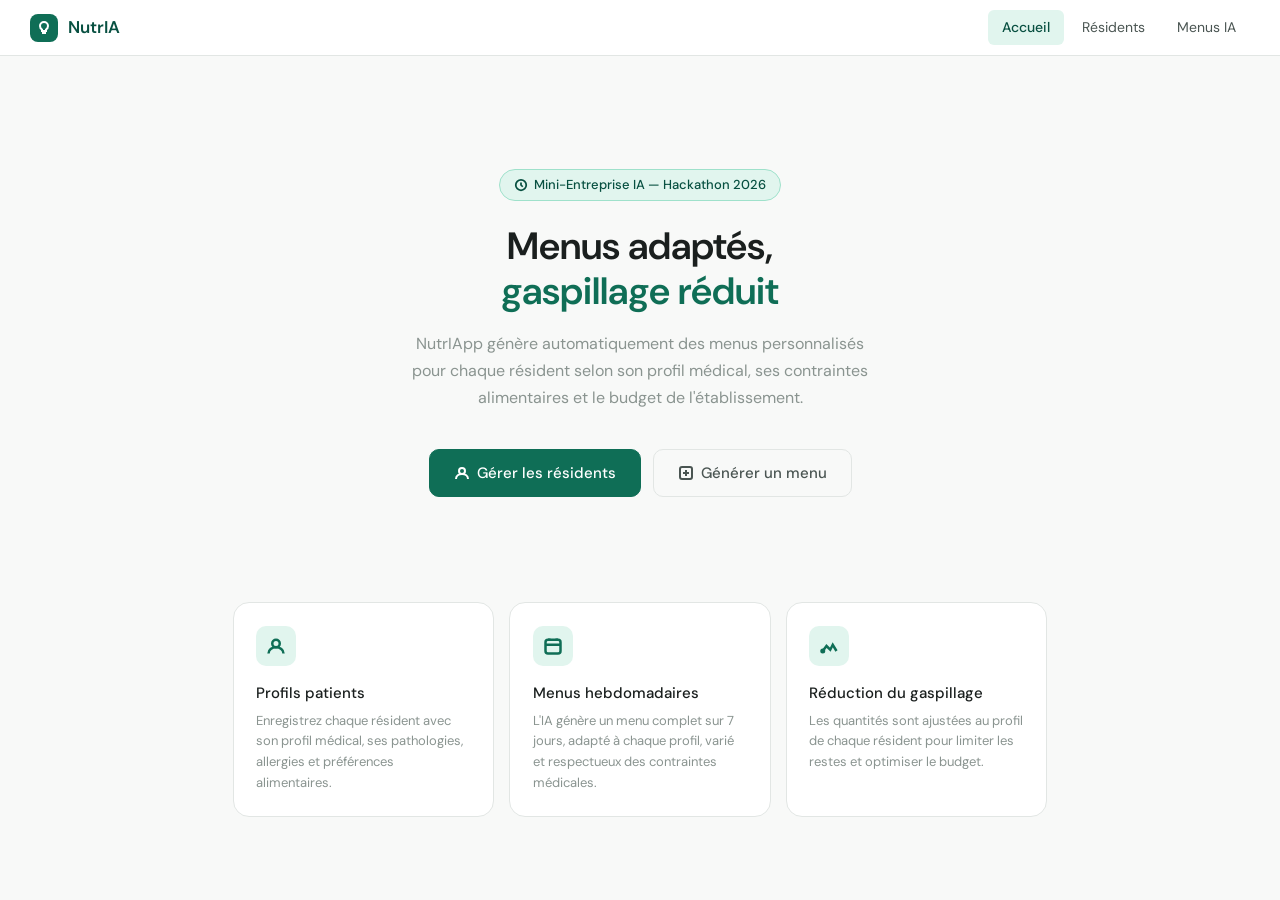
==== index.html @ 8742cbeb "Add files via upload" ====
<!DOCTYPE html>
<html lang="fr">
<head>
<meta charset="UTF-8" />
<meta name="viewport" content="width=device-width, initial-scale=1.0" />
<title>NutrIApp — NutrIA</title>
<link rel="stylesheet" href="style.css" />
<style>
.hero {
  text-align: center;
  padding: 5rem 1rem 3rem;
}
.hero-badge {
  display: inline-flex;
  align-items: center;
  gap: 6px;
  background: var(--green-pale);
  color: var(--green-dark);
  border: 1px solid var(--green-border);
  border-radius: 20px;
  padding: 5px 14px;
  font-size: 13px;
  font-weight: 500;
  margin-bottom: 1.5rem;
}
.hero h1 {
  font-size: 38px;
  font-weight: 600;
  color: var(--gray-900);
  line-height: 1.2;
  margin-bottom: 1rem;
}
.hero h1 span { color: var(--green-mid); }
.hero p {
  font-size: 16px;
  color: var(--gray-400);
  max-width: 480px;
  margin: 0 auto 2.5rem;
  line-height: 1.7;
}
.hero-actions { display: flex; gap: 12px; justify-content: center; flex-wrap: wrap; }
.features {
  display: grid;
  grid-template-columns: repeat(auto-fit, minmax(220px, 1fr));
  gap: 1rem;
  margin-top: 4rem;
}
.feature-card {
  background: var(--white);
  border: 1px solid var(--gray-200);
  border-radius: var(--radius-lg);
  padding: 1.5rem;
}
.feature-icon {
  width: 40px; height: 40px;
  background: var(--green-pale);
  border-radius: var(--radius-md);
  display: flex; align-items: center; justify-content: center;
  margin-bottom: 1rem;
}
.feature-icon svg { width: 20px; height: 20px; stroke: var(--green-mid); fill: none; stroke-width: 2; }
.feature-card h3 { font-size: 15px; font-weight: 500; margin-bottom: 6px; }
.feature-card p { font-size: 13px; color: var(--gray-400); line-height: 1.6; }
</style>
</head>
<body>

<nav>
  <a href="index.html" class="nav-logo">
    <div class="nav-logo-dot">
      <svg viewBox="0 0 16 16"><path d="M8 2C5.8 2 4 3.8 4 6c0 1.5.8 2.8 2 3.5V11h4V9.5c1.2-.7 2-2 2-3.5 0-2.2-1.8-4-4-4z"/><path d="M6 13h4M7 11v2M9 11v2"/></svg>
    </div>
    NutrIA
  </a>
  <div class="nav-links">
    <a href="index.html" class="nav-link active">Accueil</a>
    <a href="profils.html" class="nav-link">Résidents</a>
    <a href="menus.html" class="nav-link">Menus IA</a>
  </div>
</nav>

<div class="main">
  <div class="hero">
    <div class="hero-badge">
      <svg width="14" height="14" viewBox="0 0 16 16" fill="none" stroke="currentColor" stroke-width="2"><circle cx="8" cy="8" r="6"/><path d="M8 5v3l2 2"/></svg>
      Mini-Entreprise IA — Hackathon 2026
    </div>
    <h1>Menus adaptés,<br /><span>gaspillage réduit</span></h1>
    <p>NutrIApp génère automatiquement des menus personnalisés pour chaque résident selon son profil médical, ses contraintes alimentaires et le budget de l'établissement.</p>
    <div class="hero-actions">
      <a href="profils.html" class="btn btn-primary" style="font-size:15px; padding:11px 24px;">
        <svg class="icon-sm" viewBox="0 0 16 16" fill="none" stroke="currentColor" stroke-width="2"><path d="M8 9A3 3 0 1 0 8 3a3 3 0 0 0 0 6z"/><path d="M2 14c0-3 2.7-5 6-5s6 2 6 5"/></svg>
        Gérer les résidents
      </a>
      <a href="menus.html" class="btn btn-ghost" style="font-size:15px; padding:11px 24px;">
        <svg class="icon-sm" viewBox="0 0 16 16" fill="none" stroke="currentColor" stroke-width="2"><rect x="2" y="2" width="12" height="12" rx="2"/><path d="M5 8h6M8 5v6"/></svg>
        Générer un menu
      </a>
    </div>
  </div>

  <div class="features">
    <div class="feature-card">
      <div class="feature-icon">
        <svg viewBox="0 0 16 16"><path d="M8 9A3 3 0 1 0 8 3a3 3 0 0 0 0 6z"/><path d="M2 14c0-3 2.7-5 6-5s6 2 6 5"/></svg>
      </div>
      <h3>Profils patients</h3>
      <p>Enregistrez chaque résident avec son profil médical, ses pathologies, allergies et préférences alimentaires.</p>
    </div>
    <div class="feature-card">
      <div class="feature-icon">
        <svg viewBox="0 0 16 16"><rect x="2" y="3" width="12" height="11" rx="2"/><path d="M5 2v2M11 2v2M2 7h12"/></svg>
      </div>
      <h3>Menus hebdomadaires</h3>
      <p>L'IA génère un menu complet sur 7 jours, adapté à chaque profil, varié et respectueux des contraintes médicales.</p>
    </div>
    <div class="feature-card">
      <div class="feature-icon">
        <svg viewBox="0 0 16 16"><path d="M3 12L6 8l3 3 2-4 3 5"/><circle cx="3" cy="12" r="1"/></svg>
      </div>
      <h3>Réduction du gaspillage</h3>
      <p>Les quantités sont ajustées au profil de chaque résident pour limiter les restes et optimiser le budget.</p>
    </div>
  </div>
</div>

</body>
</html>
---- style.css ----
@import url('https://fonts.googleapis.com/css2?family=DM+Sans:wght@300;400;500;600&family=DM+Mono:wght@400;500&display=swap');

*, *::before, *::after { box-sizing: border-box; margin: 0; padding: 0; }

:root {
  --green-dark: #085041;
  --green-mid: #0F6E56;
  --green-light: #1D9E75;
  --green-pale: #E1F5EE;
  --green-border: #9FE1CB;
  --amber: #EF9F27;
  --amber-pale: #FAEEDA;
  --amber-dark: #633806;
  --red-pale: #FCEBEB;
  --red-dark: #791F1F;
  --gray-50: #F8F9F8;
  --gray-100: #F1F3F2;
  --gray-200: #E2E6E4;
  --gray-400: #8A9490;
  --gray-600: #4A5552;
  --gray-900: #1A1F1E;
  --white: #ffffff;
  --radius-sm: 6px;
  --radius-md: 10px;
  --radius-lg: 16px;
  --radius-xl: 24px;
}

html { font-size: 15px; scroll-behavior: smooth; }

body {
  font-family: 'DM Sans', sans-serif;
  background: var(--gray-50);
  color: var(--gray-900);
  min-height: 100vh;
  line-height: 1.6;
}

a { text-decoration: none; color: inherit; }

nav {
  background: var(--white);
  border-bottom: 1px solid var(--gray-200);
  padding: 0 2rem;
  display: flex;
  align-items: center;
  gap: 0;
  height: 56px;
  position: sticky;
  top: 0;
  z-index: 100;
}

.nav-logo {
  display: flex;
  align-items: center;
  gap: 10px;
  font-size: 17px;
  font-weight: 600;
  color: var(--green-dark);
  margin-right: auto;
}

.nav-logo-dot {
  width: 28px;
  height: 28px;
  background: var(--green-mid);
  border-radius: 8px;
  display: flex;
  align-items: center;
  justify-content: center;
}

.nav-logo-dot svg { width: 16px; height: 16px; fill: none; stroke: white; stroke-width: 2; }

.nav-links {
  display: flex;
  align-items: center;
  gap: 4px;
}

.nav-link {
  padding: 6px 14px;
  border-radius: var(--radius-sm);
  font-size: 14px;
  color: var(--gray-600);
  font-weight: 400;
  transition: background 0.15s, color 0.15s;
}

.nav-link:hover { background: var(--gray-100); color: var(--gray-900); }

.nav-link.active {
  background: var(--green-pale);
  color: var(--green-dark);
  font-weight: 500;
}

.main { max-width: 860px; margin: 0 auto; padding: 2.5rem 1.5rem 4rem; }

.page-header { margin-bottom: 2rem; }
.page-header h1 { font-size: 22px; font-weight: 600; color: var(--gray-900); margin-bottom: 4px; }
.page-header p { font-size: 14px; color: var(--gray-400); }

.card {
  background: var(--white);
  border: 1px solid var(--gray-200);
  border-radius: var(--radius-lg);
  padding: 1.5rem;
  margin-bottom: 1.25rem;
}

.card-title {
  font-size: 13px;
  font-weight: 500;
  color: var(--gray-400);
  text-transform: uppercase;
  letter-spacing: 0.06em;
  margin-bottom: 1rem;
  display: flex;
  align-items: center;
  gap: 6px;
}

.form-grid { display: grid; grid-template-columns: repeat(auto-fit, minmax(200px, 1fr)); gap: 1rem; }
.form-grid-3 { display: grid; grid-template-columns: repeat(3, 1fr); gap: 1rem; }

.field { display: flex; flex-direction: column; gap: 5px; }
.field label { font-size: 13px; color: var(--gray-600); font-weight: 400; }

input[type="text"],
input[type="number"],
input[type="email"],
select,
textarea {
  font-family: 'DM Sans', sans-serif;
  font-size: 14px;
  padding: 8px 12px;
  border: 1px solid var(--gray-200);
  border-radius: var(--radius-sm);
  background: var(--white);
  color: var(--gray-900);
  outline: none;
  transition: border-color 0.15s;
  width: 100%;
}

input:focus, select:focus, textarea:focus { border-color: var(--green-light); }
input::placeholder, textarea::placeholder { color: var(--gray-400); }

textarea { resize: vertical; min-height: 72px; line-height: 1.5; }

.tag-wrap { display: flex; flex-wrap: wrap; gap: 6px; margin-top: 2px; }

.tag {
  padding: 5px 12px;
  border-radius: 20px;
  font-size: 13px;
  border: 1px solid var(--gray-200);
  background: var(--white);
  color: var(--gray-600);
  cursor: pointer;
  transition: all 0.12s;
  user-select: none;
}

.tag:hover { border-color: var(--green-border); color: var(--green-dark); }
.tag.on { background: var(--green-pale); border-color: var(--green-border); color: var(--green-dark); font-weight: 500; }

.btn {
  font-family: 'DM Sans', sans-serif;
  font-size: 14px;
  font-weight: 500;
  padding: 9px 20px;
  border-radius: var(--radius-md);
  border: 1px solid transparent;
  cursor: pointer;
  transition: all 0.15s;
  display: inline-flex;
  align-items: center;
  gap: 7px;
}

.btn-primary {
  background: var(--green-mid);
  color: white;
  border-color: var(--green-mid);
}
.btn-primary:hover { background: var(--green-dark); border-color: var(--green-dark); }
.btn-primary:disabled { background: var(--gray-200); border-color: var(--gray-200); color: var(--gray-400); cursor: not-allowed; }

.btn-ghost {
  background: transparent;
  color: var(--gray-600);
  border-color: var(--gray-200);
}
.btn-ghost:hover { background: var(--gray-100); }

.btn-danger {
  background: transparent;
  color: var(--red-dark);
  border-color: #F7C1C1;
}
.btn-danger:hover { background: var(--red-pale); }

.btn-full { width: 100%; justify-content: center; padding: 11px; font-size: 15px; }

.badge {
  display: inline-flex;
  align-items: center;
  padding: 3px 9px;
  border-radius: 20px;
  font-size: 12px;
  font-weight: 500;
}

.badge-green { background: var(--green-pale); color: var(--green-dark); }
.badge-amber { background: var(--amber-pale); color: var(--amber-dark); }
.badge-red { background: var(--red-pale); color: var(--red-dark); }

.alert {
  padding: 10px 14px;
  border-radius: var(--radius-md);
  font-size: 13px;
  display: flex;
  gap: 8px;
  align-items: flex-start;
  margin-top: 1rem;
}

.alert-success { background: var(--green-pale); color: var(--green-dark); border: 1px solid var(--green-border); }
.alert-error { background: var(--red-pale); color: var(--red-dark); border: 1px solid #F7C1C1; }
.alert-warn { background: var(--amber-pale); color: var(--amber-dark); border: 1px solid #FAC775; }

.divider { border: none; border-top: 1px solid var(--gray-200); margin: 1.5rem 0; }

.stat-grid { display: grid; grid-template-columns: repeat(3, 1fr); gap: 10px; }
.stat {
  background: var(--gray-100);
  border-radius: var(--radius-md);
  padding: 14px;
  text-align: center;
}
.stat-val { font-size: 20px; font-weight: 600; color: var(--green-mid); font-family: 'DM Mono', monospace; }
.stat-lbl { font-size: 12px; color: var(--gray-400); margin-top: 3px; }

.spin {
  width: 22px; height: 22px;
  border: 2px solid var(--gray-200);
  border-top-color: var(--green-mid);
  border-radius: 50%;
  animation: spin 0.7s linear infinite;
  display: inline-block;
}
@keyframes spin { to { transform: rotate(360deg); } }

.loading-box { text-align: center; padding: 2.5rem; color: var(--gray-400); font-size: 14px; display: flex; flex-direction: column; align-items: center; gap: 12px; }

.icon-sm { width: 16px; height: 16px; vertical-align: -3px; }
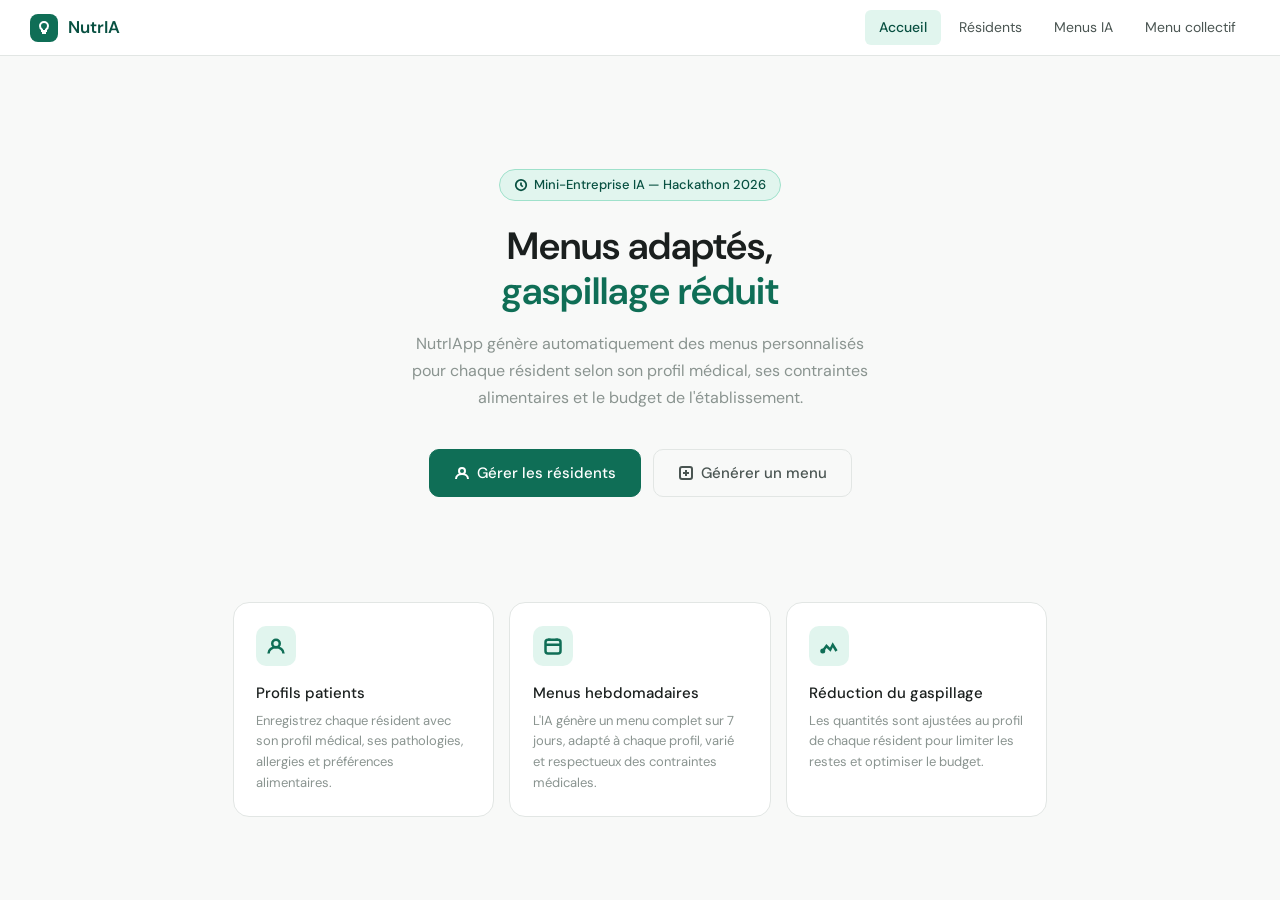
==== commit 899edb1e: "Add files via upload" ====
--- a/index.html
+++ b/index.html
@@ -76,6 +76,7 @@
     <a href="index.html" class="nav-link active">Accueil</a>
     <a href="profils.html" class="nav-link">Résidents</a>
     <a href="menus.html" class="nav-link">Menus IA</a>
+    <a href="menu-collectif.html" class="nav-link">Menu collectif</a>
   </div>
 </nav>
 
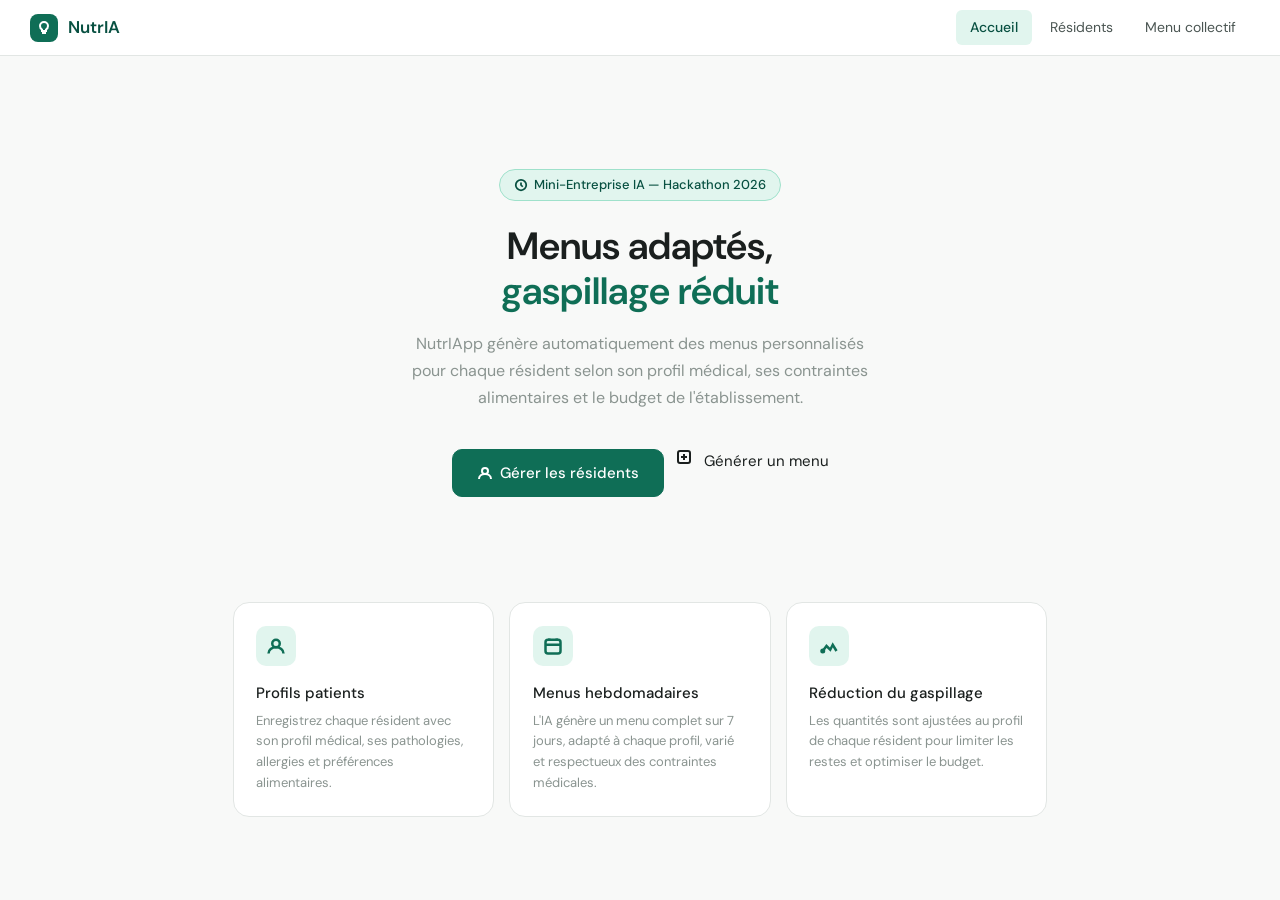
==== commit f49189dd: "Add files via upload" ====
--- a/index.html
+++ b/index.html
@@ -75,7 +75,6 @@
   <div class="nav-links">
     <a href="index.html" class="nav-link active">Accueil</a>
     <a href="profils.html" class="nav-link">Résidents</a>
-    <a href="menus.html" class="nav-link">Menus IA</a>
     <a href="menu-collectif.html" class="nav-link">Menu collectif</a>
   </div>
 </nav>
@@ -93,7 +92,6 @@
         <svg class="icon-sm" viewBox="0 0 16 16" fill="none" stroke="currentColor" stroke-width="2"><path d="M8 9A3 3 0 1 0 8 3a3 3 0 0 0 0 6z"/><path d="M2 14c0-3 2.7-5 6-5s6 2 6 5"/></svg>
         Gérer les résidents
       </a>
-      <a href="menus.html" class="btn btn-ghost" style="font-size:15px; padding:11px 24px;">
         <svg class="icon-sm" viewBox="0 0 16 16" fill="none" stroke="currentColor" stroke-width="2"><rect x="2" y="2" width="12" height="12" rx="2"/><path d="M5 8h6M8 5v6"/></svg>
         Générer un menu
       </a>
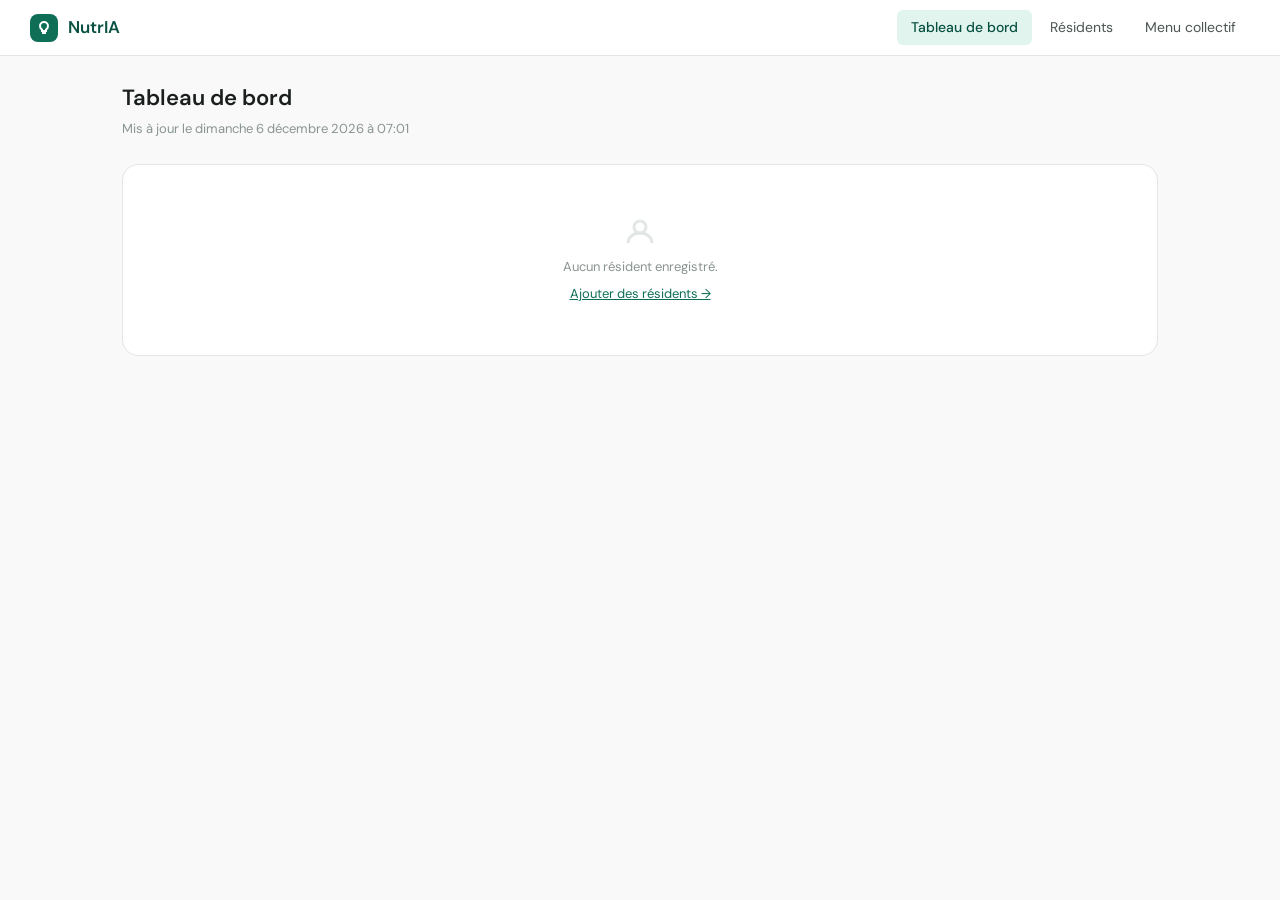
==== commit 0d2ecea6: "Add files via upload" ====
--- a/index.html
+++ b/index.html
@@ -1,70 +1,58 @@
 <!DOCTYPE html>
 <html lang="fr">
 <head>
-<meta charset="UTF-8" />
-<meta name="viewport" content="width=device-width, initial-scale=1.0" />
-<title>NutrIApp — NutrIA</title>
-<link rel="stylesheet" href="style.css" />
+<meta charset="UTF-8"/>
+<meta name="viewport" content="width=device-width, initial-scale=1.0"/>
+<title>Tableau de bord — NutrIA</title>
+<link rel="stylesheet" href="style.css"/>
 <style>
-.hero {
-  text-align: center;
-  padding: 5rem 1rem 3rem;
-}
-.hero-badge {
-  display: inline-flex;
-  align-items: center;
-  gap: 6px;
-  background: var(--green-pale);
-  color: var(--green-dark);
-  border: 1px solid var(--green-border);
-  border-radius: 20px;
-  padding: 5px 14px;
-  font-size: 13px;
-  font-weight: 500;
-  margin-bottom: 1.5rem;
-}
-.hero h1 {
-  font-size: 38px;
-  font-weight: 600;
-  color: var(--gray-900);
-  line-height: 1.2;
-  margin-bottom: 1rem;
-}
-.hero h1 span { color: var(--green-mid); }
-.hero p {
-  font-size: 16px;
-  color: var(--gray-400);
-  max-width: 480px;
-  margin: 0 auto 2.5rem;
-  line-height: 1.7;
-}
-.hero-actions { display: flex; gap: 12px; justify-content: center; flex-wrap: wrap; }
-.features {
-  display: grid;
-  grid-template-columns: repeat(auto-fit, minmax(220px, 1fr));
-  gap: 1rem;
-  margin-top: 4rem;
-}
-.feature-card {
-  background: var(--white);
-  border: 1px solid var(--gray-200);
-  border-radius: var(--radius-lg);
-  padding: 1.5rem;
-}
-.feature-icon {
-  width: 40px; height: 40px;
-  background: var(--green-pale);
-  border-radius: var(--radius-md);
-  display: flex; align-items: center; justify-content: center;
-  margin-bottom: 1rem;
-}
-.feature-icon svg { width: 20px; height: 20px; stroke: var(--green-mid); fill: none; stroke-width: 2; }
-.feature-card h3 { font-size: 15px; font-weight: 500; margin-bottom: 6px; }
-.feature-card p { font-size: 13px; color: var(--gray-400); line-height: 1.6; }
+.dashboard{padding:24px 32px;max-width:1100px;margin:0 auto}
+.db-header{margin-bottom:24px}
+.db-header h1{font-size:22px;font-weight:600;margin-bottom:4px}
+.db-header p{font-size:13px;color:var(--gray-400)}
+.kpi-grid{display:grid;grid-template-columns:repeat(4,1fr);gap:14px;margin-bottom:24px}
+.kpi{background:var(--white);border:1px solid var(--gray-200);border-radius:var(--radius-lg);padding:18px 20px;display:flex;flex-direction:column;gap:6px}
+.kpi-val{font-size:28px;font-weight:600;color:var(--green-mid)}
+.kpi-lbl{font-size:12px;color:var(--gray-400);font-weight:500}
+.kpi-sub{font-size:11px;color:var(--gray-400)}
+.kpi.warn .kpi-val{color:var(--amber)}
+.kpi.red .kpi-val{color:var(--red-dark)}
+.grid2{display:grid;grid-template-columns:1fr 1fr;gap:14px;margin-bottom:14px}
+.grid3{display:grid;grid-template-columns:1fr 1fr 1fr;gap:14px;margin-bottom:14px}
+.panel{background:var(--white);border:1px solid var(--gray-200);border-radius:var(--radius-lg);padding:18px 20px}
+.panel-title{font-size:12px;font-weight:500;color:var(--gray-400);text-transform:uppercase;letter-spacing:.07em;margin-bottom:14px;display:flex;align-items:center;gap:6px}
+.panel-title svg{width:13px;height:13px;stroke:currentColor;fill:none;stroke-width:2}
+.bar-row{display:flex;align-items:center;gap:10px;margin-bottom:9px;font-size:12px}
+.bar-lbl{min-width:130px;color:var(--gray-600);white-space:nowrap;overflow:hidden;text-overflow:ellipsis}
+.bar-track{flex:1;height:6px;background:var(--gray-200);border-radius:3px;overflow:hidden}
+.bar-fill{height:100%;border-radius:3px;transition:width .6s}
+.bar-fill.green{background:var(--green-mid)}
+.bar-fill.amber{background:var(--amber)}
+.bar-fill.red{background:var(--red-dark)}
+.bar-count{min-width:28px;text-align:right;color:var(--gray-400);font-size:11px}
+.badge-wrap{display:flex;flex-wrap:wrap;gap:5px}
+.badge{display:inline-flex;padding:3px 10px;border-radius:20px;font-size:11px;font-weight:500}
+.badge-red{background:var(--red-pale);color:var(--red-dark)}
+.badge-amber{background:var(--amber-pale);color:var(--amber-dark)}
+.badge-green{background:var(--green-pale);color:var(--green-dark)}
+.score-circle{display:flex;flex-direction:column;align-items:center;justify-content:center;padding:16px 0}
+.score-val{font-size:42px;font-weight:600;color:var(--green-mid);line-height:1}
+.score-lbl{font-size:12px;color:var(--gray-400);margin-top:4px}
+.score-sub{font-size:11px;color:var(--gray-400);margin-top:2px}
+.quick-link{display:flex;align-items:center;gap:10px;padding:12px 14px;border:1px solid var(--gray-200);border-radius:var(--radius-md);font-size:13px;color:var(--gray-900);transition:all .15s;text-decoration:none;margin-bottom:8px}
+.quick-link:hover{border-color:var(--green-border);background:var(--green-pale);color:var(--green-dark)}
+.quick-link:last-child{margin-bottom:0}
+.quick-link svg{width:16px;height:16px;stroke:var(--green-mid);fill:none;stroke-width:2;flex-shrink:0}
+.quick-link span{flex:1}
+.quick-link .arr{color:var(--gray-400);font-size:16px}
+.empty-dash{text-align:center;padding:32px;color:var(--gray-400);font-size:13px}
+.empty-dash svg{width:32px;height:32px;stroke:var(--gray-200);fill:none;stroke-width:1.5;display:block;margin:0 auto 10px}
+.alert-banner{background:var(--amber-pale);border:1px solid var(--amber);border-radius:var(--radius-md);padding:10px 14px;font-size:12px;color:var(--amber-dark);display:flex;gap:8px;align-items:center;margin-bottom:14px}
+.alert-banner svg{width:14px;height:14px;stroke:var(--amber);fill:none;stroke-width:2;flex-shrink:0}
+@media(max-width:700px){.kpi-grid{grid-template-columns:1fr 1fr}.grid2{grid-template-columns:1fr}.grid3{grid-template-columns:1fr}}
 </style>
 </head>
 <body>
-
 <nav>
   <a href="index.html" class="nav-logo">
     <div class="nav-logo-dot">
@@ -73,55 +61,140 @@
     NutrIA
   </a>
   <div class="nav-links">
-    <a href="index.html" class="nav-link active">Accueil</a>
+    <a href="index.html" class="nav-link active">Tableau de bord</a>
     <a href="profils.html" class="nav-link">Résidents</a>
     <a href="menu-collectif.html" class="nav-link">Menu collectif</a>
   </div>
 </nav>
 
-<div class="main">
-  <div class="hero">
-    <div class="hero-badge">
-      <svg width="14" height="14" viewBox="0 0 16 16" fill="none" stroke="currentColor" stroke-width="2"><circle cx="8" cy="8" r="6"/><path d="M8 5v3l2 2"/></svg>
-      Mini-Entreprise IA — Hackathon 2026
-    </div>
-    <h1>Menus adaptés,<br /><span>gaspillage réduit</span></h1>
-    <p>NutrIApp génère automatiquement des menus personnalisés pour chaque résident selon son profil médical, ses contraintes alimentaires et le budget de l'établissement.</p>
-    <div class="hero-actions">
-      <a href="profils.html" class="btn btn-primary" style="font-size:15px; padding:11px 24px;">
-        <svg class="icon-sm" viewBox="0 0 16 16" fill="none" stroke="currentColor" stroke-width="2"><path d="M8 9A3 3 0 1 0 8 3a3 3 0 0 0 0 6z"/><path d="M2 14c0-3 2.7-5 6-5s6 2 6 5"/></svg>
-        Gérer les résidents
-      </a>
-        <svg class="icon-sm" viewBox="0 0 16 16" fill="none" stroke="currentColor" stroke-width="2"><rect x="2" y="2" width="12" height="12" rx="2"/><path d="M5 8h6M8 5v6"/></svg>
-        Générer un menu
-      </a>
-    </div>
-  </div>
-
-  <div class="features">
-    <div class="feature-card">
-      <div class="feature-icon">
+<div class="dashboard">
+  <div class="db-header">
+    <h1>Tableau de bord</h1>
+    <p id="db-date">Chargement...</p>
+  </div>
+  <div id="empty-state" style="display:none">
+    <div class="panel">
+      <div class="empty-dash">
         <svg viewBox="0 0 16 16"><path d="M8 9A3 3 0 1 0 8 3a3 3 0 0 0 0 6z"/><path d="M2 14c0-3 2.7-5 6-5s6 2 6 5"/></svg>
-      </div>
-      <h3>Profils patients</h3>
-      <p>Enregistrez chaque résident avec son profil médical, ses pathologies, allergies et préférences alimentaires.</p>
-    </div>
-    <div class="feature-card">
-      <div class="feature-icon">
-        <svg viewBox="0 0 16 16"><rect x="2" y="3" width="12" height="11" rx="2"/><path d="M5 2v2M11 2v2M2 7h12"/></svg>
-      </div>
-      <h3>Menus hebdomadaires</h3>
-      <p>L'IA génère un menu complet sur 7 jours, adapté à chaque profil, varié et respectueux des contraintes médicales.</p>
-    </div>
-    <div class="feature-card">
-      <div class="feature-icon">
-        <svg viewBox="0 0 16 16"><path d="M3 12L6 8l3 3 2-4 3 5"/><circle cx="3" cy="12" r="1"/></svg>
-      </div>
-      <h3>Réduction du gaspillage</h3>
-      <p>Les quantités sont ajustées au profil de chaque résident pour limiter les restes et optimiser le budget.</p>
+        Aucun résident enregistré.<br/>
+        <a href="profils.html" style="color:var(--green-mid);text-decoration:underline;margin-top:6px;display:inline-block">Ajouter des résidents →</a>
+      </div>
+    </div>
+  </div>
+  <div id="dashboard-content">
+    <div class="kpi-grid">
+      <div class="kpi"><div class="kpi-val" id="k-total">—</div><div class="kpi-lbl">Résidents</div><div class="kpi-sub">en base</div></div>
+      <div class="kpi warn"><div class="kpi-val" id="k-patho">—</div><div class="kpi-lbl">Pathologies</div><div class="kpi-sub">types différents</div></div>
+      <div class="kpi red"><div class="kpi-val" id="k-allerg">—</div><div class="kpi-lbl">Allergènes</div><div class="kpi-sub">à exclure du menu</div></div>
+      <div class="kpi"><div class="kpi-val" id="k-complet">—</div><div class="kpi-lbl">Conformité</div><div class="kpi-sub">profils complets</div></div>
+    </div>
+    <div id="alert-zone"></div>
+    <div class="grid2">
+      <div class="panel">
+        <div class="panel-title"><svg viewBox="0 0 16 16"><path d="M8 2v4M8 10v4M2 8h4M10 8h4"/><circle cx="8" cy="8" r="2"/></svg>Pathologies les plus fréquentes</div>
+        <div id="patho-bars"><div class="empty-dash" style="padding:16px">Aucune donnée</div></div>
+      </div>
+      <div class="panel">
+        <div class="panel-title"><svg viewBox="0 0 16 16"><path d="M3 3l10 10M13 3L3 13"/></svg>Allergènes à exclure</div>
+        <div id="allerg-badges" class="badge-wrap"></div>
+        <div id="allerg-bars" style="margin-top:12px"></div>
+      </div>
+    </div>
+    <div class="grid3">
+      <div class="panel">
+        <div class="panel-title"><svg viewBox="0 0 16 16"><path d="M8 3a5 5 0 1 1 0 10A5 5 0 0 1 8 3z"/><path d="M8 6v2l1.5 1.5"/></svg>Taux de conformité</div>
+        <div class="score-circle">
+          <div class="score-val" id="score-val">—</div>
+          <div class="score-lbl">des profils complets</div>
+          <div class="score-sub" id="score-sub"></div>
+        </div>
+      </div>
+      <div class="panel">
+        <div class="panel-title"><svg viewBox="0 0 16 16"><path d="M8 9A3 3 0 1 0 8 3a3 3 0 0 0 0 6z"/><path d="M2 14c0-3 2.7-5 6-5s6 2 6 5"/></svg>Répartition mobilité</div>
+        <div id="mob-bars" style="margin-top:4px"></div>
+      </div>
+      <div class="panel">
+        <div class="panel-title"><svg viewBox="0 0 16 16"><path d="M2 12h12M2 8h9M2 4h6"/></svg>Accès rapides</div>
+        <a href="profils.html" class="quick-link"><svg viewBox="0 0 16 16"><path d="M8 9A3 3 0 1 0 8 3a3 3 0 0 0 0 6z"/><path d="M13 14c0-2.8-2.2-5-5-5s-5 2.2-5 5"/><path d="M11 4l2 2-2 2"/></svg><span>Ajouter un résident</span><span class="arr">→</span></a>
+        <a href="profils.html" class="quick-link"><svg viewBox="0 0 16 16"><path d="M2 4h12M2 8h12M2 12h8"/></svg><span>Voir tous les résidents</span><span class="arr">→</span></a>
+        <a href="menu-collectif.html" class="quick-link"><svg viewBox="0 0 16 16"><rect x="2" y="3" width="12" height="11" rx="2"/><path d="M5 2v2M11 2v2M2 7h12"/></svg><span>Menu collectif</span><span class="arr">→</span></a>
+      </div>
     </div>
   </div>
 </div>
 
+<script>
+const KEY='nutria_v2';
+function getRes(){return JSON.parse(localStorage.getItem(KEY)||'[]')}
+
+function renderDashboard(){
+  const list=getRes();
+  const now=new Date();
+  document.getElementById('db-date').textContent='Mis à jour le '+now.toLocaleDateString('fr-FR',{weekday:'long',year:'numeric',month:'long',day:'numeric'})+' à '+now.toLocaleTimeString('fr-FR',{hour:'2-digit',minute:'2-digit'});
+
+  if(!list.length){
+    document.getElementById('empty-state').style.display='block';
+    document.getElementById('dashboard-content').style.display='none';
+    return;
+  }
+  document.getElementById('empty-state').style.display='none';
+  document.getElementById('dashboard-content').style.display='block';
+
+  const total=list.length;
+  const pathoMap={},allergMap={},mobMap={};
+  let complets=0;
+
+  list.forEach(r=>{
+    r.pathologies.forEach(p=>{pathoMap[p]=(pathoMap[p]||0)+1});
+    r.allergies.forEach(a=>{allergMap[a]=(allergMap[a]||0)+1});
+    mobMap[r.mobilite]=(mobMap[r.mobilite]||0)+1;
+    if(r.nom&&r.prenom&&r.age&&r.sexe&&r.poids&&r.mobilite)complets++;
+  });
+
+  document.getElementById('k-total').textContent=total;
+  document.getElementById('k-patho').textContent=Object.keys(pathoMap).length||'0';
+  document.getElementById('k-allerg').textContent=Object.keys(allergMap).length||'0';
+  const pct=Math.round(complets/total*100);
+  document.getElementById('k-complet').textContent=pct+'%';
+  document.getElementById('score-val').textContent=pct+'%';
+  document.getElementById('score-sub').textContent=complets+' / '+total+' résidents';
+
+  // Alertes
+  const alertZ=document.getElementById('alert-zone');
+  const incomplets=total-complets;
+  if(incomplets>0){
+    alertZ.innerHTML=`<div class="alert-banner"><svg viewBox="0 0 16 16"><circle cx="8" cy="8" r="6"/><path d="M8 5v3M8 10v1"/></svg>${incomplets} profil(s) incomplet(s) — pensez à les compléter avant de générer le menu collectif.</div>`;
+  } else alertZ.innerHTML='';
+
+  // Pathologies
+  const topP=Object.entries(pathoMap).sort((a,b)=>b[1]-a[1]).slice(0,7);
+  const maxP=topP[0]?topP[0][1]:1;
+  document.getElementById('patho-bars').innerHTML=topP.map(([k,v])=>{
+    const pct=Math.round(v/maxP*100);
+    const cls=v/total>0.4?'amber':'green';
+    return`<div class="bar-row"><span class="bar-lbl">${k}</span><div class="bar-track"><div class="bar-fill ${cls}" style="width:${pct}%"></div></div><span class="bar-count">${v}</span></div>`;
+  }).join('')||'<div style="font-size:12px;color:var(--gray-400)">Aucune pathologie</div>';
+
+  // Allergies
+  const topA=Object.entries(allergMap).sort((a,b)=>b[1]-a[1]);
+  const maxA=topA[0]?topA[0][1]:1;
+  document.getElementById('allerg-badges').innerHTML=topA.map(([k,v])=>`<span class="badge badge-red">${k} (${v})</span>`).join('');
+  document.getElementById('allerg-bars').innerHTML=topA.map(([k,v])=>{
+    const pct=Math.round(v/maxA*100);
+    return`<div class="bar-row"><span class="bar-lbl">${k}</span><div class="bar-track"><div class="bar-fill red" style="width:${pct}%"></div></div><span class="bar-count">${v}</span></div>`;
+  }).join('');
+
+  // Mobilité
+  const mobOrder=['Alité','Mobilité limitée','Autonome'];
+  const maxM=Math.max(...Object.values(mobMap),1);
+  document.getElementById('mob-bars').innerHTML=mobOrder.map(m=>{
+    const v=mobMap[m]||0;
+    const cls=m==='Alité'?'red':m==='Mobilité limitée'?'amber':'green';
+    return`<div class="bar-row"><span class="bar-lbl">${m}</span><div class="bar-track"><div class="bar-fill ${cls}" style="width:${Math.round(v/maxM*100)}%"></div></div><span class="bar-count">${v}</span></div>`;
+  }).join('');
+}
+
+renderDashboard();
+</script>
 </body>
 </html>
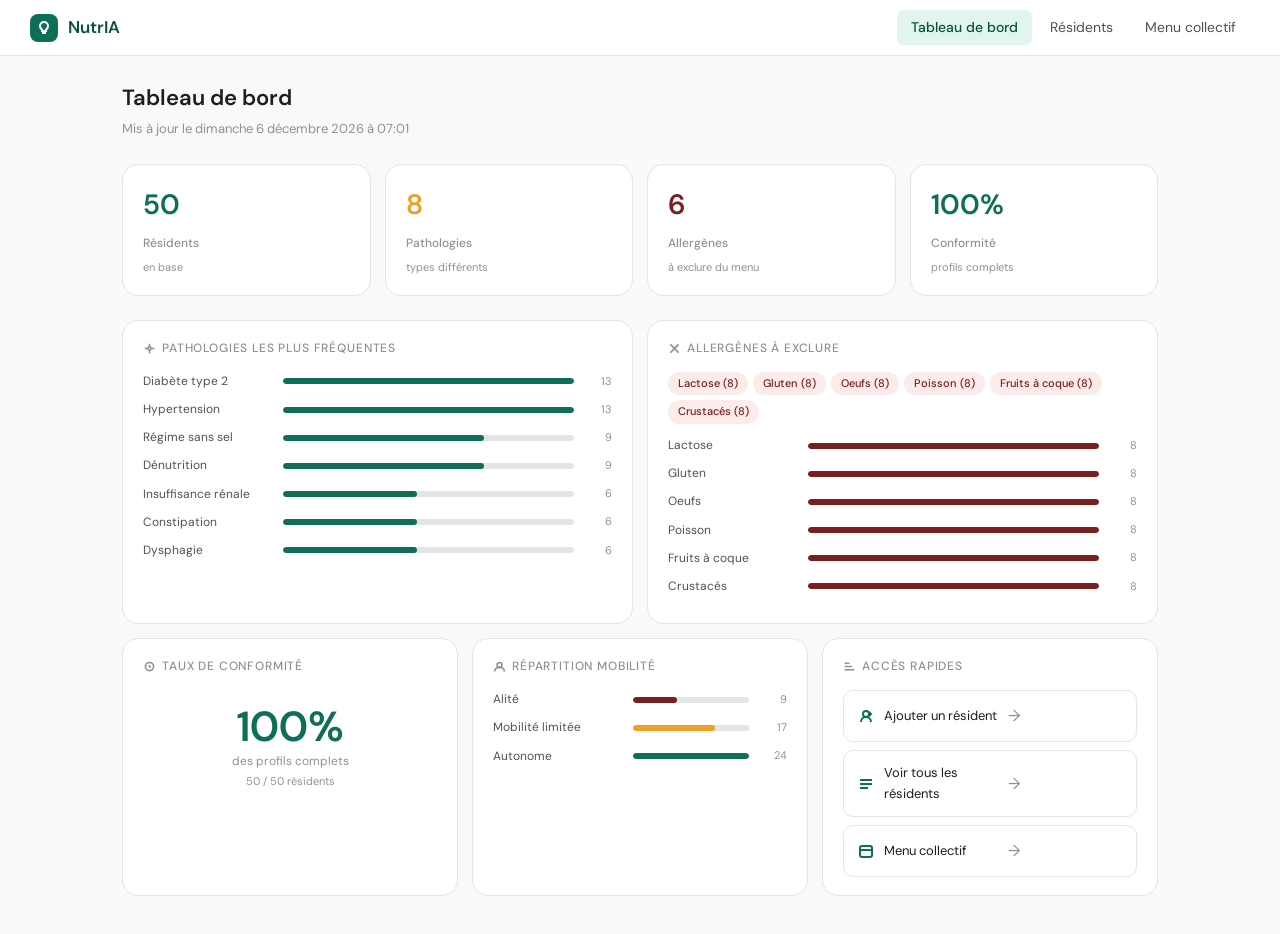
==== commit 4d4f8ae5: "Add files via upload" ====
--- a/index.html
+++ b/index.html
@@ -53,6 +53,31 @@
 </style>
 </head>
 <body>
+
+<script id="seed-data">
+(function(){
+  const KEY='nutria_v2';
+  const SEED=[{"id": 1000000, "nom": "Martin", "prenom": "Marie", "age": "88", "sexe": "Femme", "poids": "51", "mobilite": "Alité", "chambre": "Chambre 2", "pathologies": ["Diabète type 2"], "allergies": ["Lactose"], "notes": "Intolérance sévère au lactose."}, {"id": 1000017, "nom": "Bernard", "prenom": "Roger", "age": "91", "sexe": "Homme", "poids": "66", "mobilite": "Mobilité limitée", "chambre": "Chambre 16", "pathologies": ["Hypertension"], "allergies": ["Gluten"], "notes": ""}, {"id": 1000034, "nom": "Dubois", "prenom": "Marguerite", "age": "75", "sexe": "Femme", "poids": "52", "mobilite": "Autonome", "chambre": "Chambre 7", "pathologies": ["Insuffisance rénale"], "allergies": ["Oeufs"], "notes": ""}, {"id": 1000051, "nom": "Thomas", "prenom": "Raymond", "age": "89", "sexe": "Homme", "poids": "81", "mobilite": "Mobilité limitée", "chambre": "Chambre 35", "pathologies": ["Régime sans sel"], "allergies": ["Poisson"], "notes": ""}, {"id": 1000068, "nom": "Robert", "prenom": "Yvette", "age": "70", "sexe": "Femme", "poids": "66", "mobilite": "Autonome", "chambre": "Chambre 28", "pathologies": ["Dénutrition"], "allergies": ["Fruits à coque"], "notes": "Enrichissement calorique recommandé."}, {"id": 1000085, "nom": "Richard", "prenom": "Maurice", "age": "69", "sexe": "Homme", "poids": "58", "mobilite": "Autonome", "chambre": "Chambre 6", "pathologies": ["Constipation"], "allergies": ["Crustacés"], "notes": ""}, {"id": 1000102, "nom": "Petit", "prenom": "Odette", "age": "74", "sexe": "Femme", "poids": "55", "mobilite": "Alité", "chambre": "Chambre 33", "pathologies": ["Dysphagie"], "allergies": ["Lactose", "Oeufs"], "notes": "Texture mixée obligatoire."}, {"id": 1000119, "nom": "Durand", "prenom": "Albert", "age": "87", "sexe": "Homme", "poids": "58", "mobilite": "Mobilité limitée", "chambre": "Chambre 36", "pathologies": ["Régime sans gluten"], "allergies": ["Gluten", "Fruits à coque"], "notes": ""}, {"id": 1000136, "nom": "Leroy", "prenom": "Andrée", "age": "74", "sexe": "Femme", "poids": "70", "mobilite": "Autonome", "chambre": "Chambre 35", "pathologies": ["Diabète type 2", "Hypertension"], "allergies": ["Poisson", "Crustacés"], "notes": ""}, {"id": 1000153, "nom": "Moreau", "prenom": "René", "age": "81", "sexe": "Homme", "poids": "65", "mobilite": "Mobilité limitée", "chambre": "Chambre 29", "pathologies": ["Insuffisance rénale", "Régime sans sel"], "allergies": [], "notes": ""}, {"id": 1000170, "nom": "Simon", "prenom": "Henriette", "age": "86", "sexe": "Femme", "poids": "56", "mobilite": "Autonome", "chambre": "Chambre 1", "pathologies": ["Hypertension", "Dénutrition"], "allergies": [], "notes": "Enrichissement calorique recommandé."}, {"id": 1000187, "nom": "Laurent", "prenom": "Gaston", "age": "92", "sexe": "Homme", "poids": "83", "mobilite": "Autonome", "chambre": "Chambre 11", "pathologies": ["Dysphagie", "Dénutrition"], "allergies": [], "notes": "Texture mixée obligatoire."}, {"id": 1000204, "nom": "Lefebvre", "prenom": "Fernande", "age": "90", "sexe": "Femme", "poids": "61", "mobilite": "Alité", "chambre": "Chambre 22", "pathologies": ["Diabète type 2", "Constipation"], "allergies": [], "notes": ""}, {"id": 1000221, "nom": "Michel", "prenom": "Paul", "age": "76", "sexe": "Homme", "poids": "62", "mobilite": "Mobilité limitée", "chambre": "Chambre 14", "pathologies": ["Régime sans sel", "Hypertension"], "allergies": ["Lactose"], "notes": "Intolérance sévère au lactose."}, {"id": 1000238, "nom": "Garcia", "prenom": "Georgette", "age": "92", "sexe": "Femme", "poids": "58", "mobilite": "Autonome", "chambre": "Chambre 7", "pathologies": ["Régime sans gluten", "Diabète type 2"], "allergies": ["Gluten"], "notes": ""}, {"id": 1000255, "nom": "David", "prenom": "Pierre", "age": "70", "sexe": "Homme", "poids": "70", "mobilite": "Mobilité limitée", "chambre": "Chambre 7", "pathologies": [], "allergies": ["Oeufs"], "notes": ""}, {"id": 1000272, "nom": "Bertrand", "prenom": "Denise", "age": "79", "sexe": "Femme", "poids": "59", "mobilite": "Autonome", "chambre": "Chambre 39", "pathologies": ["Diabète type 2"], "allergies": ["Poisson"], "notes": ""}, {"id": 1000289, "nom": "Roux", "prenom": "Auguste", "age": "76", "sexe": "Homme", "poids": "83", "mobilite": "Autonome", "chambre": "Chambre 3", "pathologies": ["Hypertension"], "allergies": ["Fruits à coque"], "notes": ""}, {"id": 1000306, "nom": "Vincent", "prenom": "Louise", "age": "91", "sexe": "Femme", "poids": "62", "mobilite": "Alité", "chambre": "Chambre 35", "pathologies": ["Insuffisance rénale"], "allergies": ["Crustacés"], "notes": ""}, {"id": 1000323, "nom": "Fournier", "prenom": "Léon", "age": "71", "sexe": "Homme", "poids": "70", "mobilite": "Mobilité limitée", "chambre": "Chambre 6", "pathologies": ["Régime sans sel"], "allergies": ["Lactose", "Oeufs"], "notes": "Intolérance sévère au lactose."}, {"id": 1000340, "nom": "Morel", "prenom": "Berthe", "age": "85", "sexe": "Femme", "poids": "57", "mobilite": "Autonome", "chambre": "Chambre 40", "pathologies": ["Dénutrition"], "allergies": ["Gluten", "Fruits à coque"], "notes": "Enrichissement calorique recommandé."}, {"id": 1000357, "nom": "Girard", "prenom": "Julien", "age": "96", "sexe": "Homme", "poids": "85", "mobilite": "Mobilité limitée", "chambre": "Chambre 24", "pathologies": ["Constipation"], "allergies": ["Poisson", "Crustacés"], "notes": ""}, {"id": 1000374, "nom": "André", "prenom": "Céline", "age": "86", "sexe": "Femme", "poids": "54", "mobilite": "Autonome", "chambre": "Chambre 5", "pathologies": ["Dysphagie"], "allergies": [], "notes": "Texture mixée obligatoire."}, {"id": 1000391, "nom": "Mercier", "prenom": "Lucien", "age": "69", "sexe": "Homme", "poids": "79", "mobilite": "Autonome", "chambre": "Chambre 15", "pathologies": ["Régime sans gluten"], "allergies": [], "notes": ""}, {"id": 1000408, "nom": "Dupont", "prenom": "Monique", "age": "92", "sexe": "Femme", "poids": "57", "mobilite": "Alité", "chambre": "Chambre 6", "pathologies": ["Diabète type 2", "Hypertension"], "allergies": [], "notes": ""}, {"id": 1000425, "nom": "Lambert", "prenom": "Marcel", "age": "95", "sexe": "Homme", "poids": "65", "mobilite": "Mobilité limitée", "chambre": "Chambre 7", "pathologies": ["Insuffisance rénale", "Régime sans sel"], "allergies": [], "notes": ""}, {"id": 1000442, "nom": "Bonnet", "prenom": "Jeanne", "age": "80", "sexe": "Femme", "poids": "56", "mobilite": "Autonome", "chambre": "Chambre 30", "pathologies": ["Hypertension", "Dénutrition"], "allergies": ["Lactose"], "notes": "Enrichissement calorique recommandé."}, {"id": 1000459, "nom": "François", "prenom": "André", "age": "88", "sexe": "Homme", "poids": "84", "mobilite": "Mobilité limitée", "chambre": "Chambre 24", "pathologies": ["Dysphagie", "Dénutrition"], "allergies": ["Gluten"], "notes": "Texture mixée obligatoire."}, {"id": 1000476, "nom": "Martinez", "prenom": "Simone", "age": "73", "sexe": "Femme", "poids": "59", "mobilite": "Autonome", "chambre": "Chambre 23", "pathologies": ["Diabète type 2", "Constipation"], "allergies": ["Oeufs"], "notes": ""}, {"id": 1000493, "nom": "Legrand", "prenom": "Henri", "age": "74", "sexe": "Homme", "poids": "79", "mobilite": "Autonome", "chambre": "Chambre 18", "pathologies": ["Régime sans sel", "Hypertension"], "allergies": ["Poisson"], "notes": ""}, {"id": 1000510, "nom": "Garnier", "prenom": "Suzanne", "age": "90", "sexe": "Femme", "poids": "69", "mobilite": "Alité", "chambre": "Chambre 5", "pathologies": ["Régime sans gluten", "Diabète type 2"], "allergies": ["Fruits à coque"], "notes": ""}, {"id": 1000527, "nom": "Faure", "prenom": "Robert", "age": "87", "sexe": "Homme", "poids": "78", "mobilite": "Mobilité limitée", "chambre": "Chambre 11", "pathologies": [], "allergies": ["Crustacés"], "notes": ""}, {"id": 1000544, "nom": "Rousseau", "prenom": "Germaine", "age": "85", "sexe": "Femme", "poids": "55", "mobilite": "Autonome", "chambre": "Chambre 11", "pathologies": ["Diabète type 2"], "allergies": ["Lactose", "Oeufs"], "notes": "Intolérance sévère au lactose."}, {"id": 1000561, "nom": "Blanc", "prenom": "Georges", "age": "82", "sexe": "Homme", "poids": "70", "mobilite": "Mobilité limitée", "chambre": "Chambre 18", "pathologies": ["Hypertension"], "allergies": ["Gluten", "Fruits à coque"], "notes": ""}, {"id": 1000578, "nom": "Guerin", "prenom": "Lucienne", "age": "88", "sexe": "Femme", "poids": "70", "mobilite": "Autonome", "chambre": "Chambre 36", "pathologies": ["Insuffisance rénale"], "allergies": ["Poisson", "Crustacés"], "notes": ""}, {"id": 1000595, "nom": "Muller", "prenom": "Louis", "age": "75", "sexe": "Homme", "poids": "79", "mobilite": "Autonome", "chambre": "Chambre 21", "pathologies": ["Régime sans sel"], "allergies": [], "notes": ""}, {"id": 1000612, "nom": "Henry", "prenom": "Madeleine", "age": "94", "sexe": "Femme", "poids": "49", "mobilite": "Alité", "chambre": "Chambre 15", "pathologies": ["Dénutrition"], "allergies": [], "notes": "Enrichissement calorique recommandé."}, {"id": 1000629, "nom": "Roussel", "prenom": "Emile", "age": "94", "sexe": "Homme", "poids": "59", "mobilite": "Mobilité limitée", "chambre": "Chambre 21", "pathologies": ["Constipation"], "allergies": [], "notes": ""}, {"id": 1000646, "nom": "Nicolas", "prenom": "Paulette", "age": "80", "sexe": "Femme", "poids": "56", "mobilite": "Autonome", "chambre": "Chambre 5", "pathologies": ["Dysphagie"], "allergies": [], "notes": "Texture mixée obligatoire."}, {"id": 1000663, "nom": "Perrin", "prenom": "Jean", "age": "74", "sexe": "Homme", "poids": "76", "mobilite": "Mobilité limitée", "chambre": "Chambre 21", "pathologies": ["Régime sans gluten"], "allergies": ["Lactose"], "notes": "Intolérance sévère au lactose."}, {"id": 1000680, "nom": "Morin", "prenom": "Thérèse", "age": "74", "sexe": "Femme", "poids": "68", "mobilite": "Autonome", "chambre": "Chambre 32", "pathologies": ["Diabète type 2", "Hypertension"], "allergies": ["Gluten"], "notes": ""}, {"id": 1000697, "nom": "Mathieu", "prenom": "Charles", "age": "80", "sexe": "Homme", "poids": "86", "mobilite": "Autonome", "chambre": "Chambre 30", "pathologies": ["Insuffisance rénale", "Régime sans sel"], "allergies": ["Oeufs"], "notes": ""}, {"id": 1000714, "nom": "Clement", "prenom": "Renée", "age": "72", "sexe": "Femme", "poids": "56", "mobilite": "Alité", "chambre": "Chambre 9", "pathologies": ["Hypertension", "Dénutrition"], "allergies": ["Poisson"], "notes": "Enrichissement calorique recommandé."}, {"id": 1000731, "nom": "Gauthier", "prenom": "Fernand", "age": "75", "sexe": "Homme", "poids": "81", "mobilite": "Mobilité limitée", "chambre": "Chambre 36", "pathologies": ["Dysphagie", "Dénutrition"], "allergies": ["Fruits à coque"], "notes": "Texture mixée obligatoire."}, {"id": 1000748, "nom": "Dumont", "prenom": "Hélène", "age": "85", "sexe": "Femme", "poids": "56", "mobilite": "Autonome", "chambre": "Chambre 38", "pathologies": ["Diabète type 2", "Constipation"], "allergies": ["Crustacés"], "notes": ""}, {"id": 1000765, "nom": "Lopez", "prenom": "Edmond", "age": "81", "sexe": "Homme", "poids": "86", "mobilite": "Mobilité limitée", "chambre": "Chambre 38", "pathologies": ["Régime sans sel", "Hypertension"], "allergies": ["Lactose", "Oeufs"], "notes": "Intolérance sévère au lactose."}, {"id": 1000782, "nom": "Fontaine", "prenom": "Albertine", "age": "80", "sexe": "Femme", "poids": "59", "mobilite": "Autonome", "chambre": "Chambre 15", "pathologies": ["Régime sans gluten", "Diabète type 2"], "allergies": ["Gluten", "Fruits à coque"], "notes": ""}, {"id": 1000799, "nom": "Chevalier", "prenom": "Armand", "age": "72", "sexe": "Homme", "poids": "74", "mobilite": "Autonome", "chambre": "Chambre 32", "pathologies": [], "allergies": ["Poisson", "Crustacés"], "notes": ""}, {"id": 1000816, "nom": "Robin", "prenom": "Françoise", "age": "70", "sexe": "Femme", "poids": "49", "mobilite": "Alité", "chambre": "Chambre 8", "pathologies": ["Diabète type 2"], "allergies": [], "notes": ""}, {"id": 1000833, "nom": "Dupuis", "prenom": "Gilbert", "age": "72", "sexe": "Homme", "poids": "78", "mobilite": "Mobilité limitée", "chambre": "Chambre 11", "pathologies": ["Hypertension"], "allergies": [], "notes": ""}];
+  const existing = JSON.parse(localStorage.getItem(KEY)||'[]');
+  const seedIds = new Set(SEED.map(r=>r.id));
+  const userAdded = existing.filter(r=>!seedIds.has(r.id));
+  localStorage.setItem(KEY, JSON.stringify([...SEED, ...userAdded]));
+})();
+</script>
+
+
+
+<script id="seed-data">
+(function(){
+  const KEY='nutria_v2';
+  const SEED=[{"id": 1000000, "nom": "Martin", "prenom": "Marie", "age": "88", "sexe": "Femme", "poids": "51", "mobilite": "Alité", "chambre": "Chambre 2", "pathologies": ["Diabète type 2"], "allergies": ["Lactose"], "notes": "Intolérance sévère au lactose."}, {"id": 1000017, "nom": "Bernard", "prenom": "Roger", "age": "91", "sexe": "Homme", "poids": "66", "mobilite": "Mobilité limitée", "chambre": "Chambre 16", "pathologies": ["Hypertension"], "allergies": ["Gluten"], "notes": ""}, {"id": 1000034, "nom": "Dubois", "prenom": "Marguerite", "age": "75", "sexe": "Femme", "poids": "52", "mobilite": "Autonome", "chambre": "Chambre 7", "pathologies": ["Insuffisance rénale"], "allergies": ["Oeufs"], "notes": ""}, {"id": 1000051, "nom": "Thomas", "prenom": "Raymond", "age": "89", "sexe": "Homme", "poids": "81", "mobilite": "Mobilité limitée", "chambre": "Chambre 35", "pathologies": ["Régime sans sel"], "allergies": ["Poisson"], "notes": ""}, {"id": 1000068, "nom": "Robert", "prenom": "Yvette", "age": "70", "sexe": "Femme", "poids": "66", "mobilite": "Autonome", "chambre": "Chambre 28", "pathologies": ["Dénutrition"], "allergies": ["Fruits à coque"], "notes": "Enrichissement calorique recommandé."}, {"id": 1000085, "nom": "Richard", "prenom": "Maurice", "age": "69", "sexe": "Homme", "poids": "58", "mobilite": "Autonome", "chambre": "Chambre 6", "pathologies": ["Constipation"], "allergies": ["Crustacés"], "notes": ""}, {"id": 1000102, "nom": "Petit", "prenom": "Odette", "age": "74", "sexe": "Femme", "poids": "55", "mobilite": "Alité", "chambre": "Chambre 33", "pathologies": ["Dysphagie"], "allergies": ["Lactose", "Oeufs"], "notes": "Texture mixée obligatoire."}, {"id": 1000119, "nom": "Durand", "prenom": "Albert", "age": "87", "sexe": "Homme", "poids": "58", "mobilite": "Mobilité limitée", "chambre": "Chambre 36", "pathologies": ["Régime sans gluten"], "allergies": ["Gluten", "Fruits à coque"], "notes": ""}, {"id": 1000136, "nom": "Leroy", "prenom": "Andrée", "age": "74", "sexe": "Femme", "poids": "70", "mobilite": "Autonome", "chambre": "Chambre 35", "pathologies": ["Diabète type 2", "Hypertension"], "allergies": ["Poisson", "Crustacés"], "notes": ""}, {"id": 1000153, "nom": "Moreau", "prenom": "René", "age": "81", "sexe": "Homme", "poids": "65", "mobilite": "Mobilité limitée", "chambre": "Chambre 29", "pathologies": ["Insuffisance rénale", "Régime sans sel"], "allergies": [], "notes": ""}, {"id": 1000170, "nom": "Simon", "prenom": "Henriette", "age": "86", "sexe": "Femme", "poids": "56", "mobilite": "Autonome", "chambre": "Chambre 1", "pathologies": ["Hypertension", "Dénutrition"], "allergies": [], "notes": "Enrichissement calorique recommandé."}, {"id": 1000187, "nom": "Laurent", "prenom": "Gaston", "age": "92", "sexe": "Homme", "poids": "83", "mobilite": "Autonome", "chambre": "Chambre 11", "pathologies": ["Dysphagie", "Dénutrition"], "allergies": [], "notes": "Texture mixée obligatoire."}, {"id": 1000204, "nom": "Lefebvre", "prenom": "Fernande", "age": "90", "sexe": "Femme", "poids": "61", "mobilite": "Alité", "chambre": "Chambre 22", "pathologies": ["Diabète type 2", "Constipation"], "allergies": [], "notes": ""}, {"id": 1000221, "nom": "Michel", "prenom": "Paul", "age": "76", "sexe": "Homme", "poids": "62", "mobilite": "Mobilité limitée", "chambre": "Chambre 14", "pathologies": ["Régime sans sel", "Hypertension"], "allergies": ["Lactose"], "notes": "Intolérance sévère au lactose."}, {"id": 1000238, "nom": "Garcia", "prenom": "Georgette", "age": "92", "sexe": "Femme", "poids": "58", "mobilite": "Autonome", "chambre": "Chambre 7", "pathologies": ["Régime sans gluten", "Diabète type 2"], "allergies": ["Gluten"], "notes": ""}, {"id": 1000255, "nom": "David", "prenom": "Pierre", "age": "70", "sexe": "Homme", "poids": "70", "mobilite": "Mobilité limitée", "chambre": "Chambre 7", "pathologies": [], "allergies": ["Oeufs"], "notes": ""}, {"id": 1000272, "nom": "Bertrand", "prenom": "Denise", "age": "79", "sexe": "Femme", "poids": "59", "mobilite": "Autonome", "chambre": "Chambre 39", "pathologies": ["Diabète type 2"], "allergies": ["Poisson"], "notes": ""}, {"id": 1000289, "nom": "Roux", "prenom": "Auguste", "age": "76", "sexe": "Homme", "poids": "83", "mobilite": "Autonome", "chambre": "Chambre 3", "pathologies": ["Hypertension"], "allergies": ["Fruits à coque"], "notes": ""}, {"id": 1000306, "nom": "Vincent", "prenom": "Louise", "age": "91", "sexe": "Femme", "poids": "62", "mobilite": "Alité", "chambre": "Chambre 35", "pathologies": ["Insuffisance rénale"], "allergies": ["Crustacés"], "notes": ""}, {"id": 1000323, "nom": "Fournier", "prenom": "Léon", "age": "71", "sexe": "Homme", "poids": "70", "mobilite": "Mobilité limitée", "chambre": "Chambre 6", "pathologies": ["Régime sans sel"], "allergies": ["Lactose", "Oeufs"], "notes": "Intolérance sévère au lactose."}, {"id": 1000340, "nom": "Morel", "prenom": "Berthe", "age": "85", "sexe": "Femme", "poids": "57", "mobilite": "Autonome", "chambre": "Chambre 40", "pathologies": ["Dénutrition"], "allergies": ["Gluten", "Fruits à coque"], "notes": "Enrichissement calorique recommandé."}, {"id": 1000357, "nom": "Girard", "prenom": "Julien", "age": "96", "sexe": "Homme", "poids": "85", "mobilite": "Mobilité limitée", "chambre": "Chambre 24", "pathologies": ["Constipation"], "allergies": ["Poisson", "Crustacés"], "notes": ""}, {"id": 1000374, "nom": "André", "prenom": "Céline", "age": "86", "sexe": "Femme", "poids": "54", "mobilite": "Autonome", "chambre": "Chambre 5", "pathologies": ["Dysphagie"], "allergies": [], "notes": "Texture mixée obligatoire."}, {"id": 1000391, "nom": "Mercier", "prenom": "Lucien", "age": "69", "sexe": "Homme", "poids": "79", "mobilite": "Autonome", "chambre": "Chambre 15", "pathologies": ["Régime sans gluten"], "allergies": [], "notes": ""}, {"id": 1000408, "nom": "Dupont", "prenom": "Monique", "age": "92", "sexe": "Femme", "poids": "57", "mobilite": "Alité", "chambre": "Chambre 6", "pathologies": ["Diabète type 2", "Hypertension"], "allergies": [], "notes": ""}, {"id": 1000425, "nom": "Lambert", "prenom": "Marcel", "age": "95", "sexe": "Homme", "poids": "65", "mobilite": "Mobilité limitée", "chambre": "Chambre 7", "pathologies": ["Insuffisance rénale", "Régime sans sel"], "allergies": [], "notes": ""}, {"id": 1000442, "nom": "Bonnet", "prenom": "Jeanne", "age": "80", "sexe": "Femme", "poids": "56", "mobilite": "Autonome", "chambre": "Chambre 30", "pathologies": ["Hypertension", "Dénutrition"], "allergies": ["Lactose"], "notes": "Enrichissement calorique recommandé."}, {"id": 1000459, "nom": "François", "prenom": "André", "age": "88", "sexe": "Homme", "poids": "84", "mobilite": "Mobilité limitée", "chambre": "Chambre 24", "pathologies": ["Dysphagie", "Dénutrition"], "allergies": ["Gluten"], "notes": "Texture mixée obligatoire."}, {"id": 1000476, "nom": "Martinez", "prenom": "Simone", "age": "73", "sexe": "Femme", "poids": "59", "mobilite": "Autonome", "chambre": "Chambre 23", "pathologies": ["Diabète type 2", "Constipation"], "allergies": ["Oeufs"], "notes": ""}, {"id": 1000493, "nom": "Legrand", "prenom": "Henri", "age": "74", "sexe": "Homme", "poids": "79", "mobilite": "Autonome", "chambre": "Chambre 18", "pathologies": ["Régime sans sel", "Hypertension"], "allergies": ["Poisson"], "notes": ""}, {"id": 1000510, "nom": "Garnier", "prenom": "Suzanne", "age": "90", "sexe": "Femme", "poids": "69", "mobilite": "Alité", "chambre": "Chambre 5", "pathologies": ["Régime sans gluten", "Diabète type 2"], "allergies": ["Fruits à coque"], "notes": ""}, {"id": 1000527, "nom": "Faure", "prenom": "Robert", "age": "87", "sexe": "Homme", "poids": "78", "mobilite": "Mobilité limitée", "chambre": "Chambre 11", "pathologies": [], "allergies": ["Crustacés"], "notes": ""}, {"id": 1000544, "nom": "Rousseau", "prenom": "Germaine", "age": "85", "sexe": "Femme", "poids": "55", "mobilite": "Autonome", "chambre": "Chambre 11", "pathologies": ["Diabète type 2"], "allergies": ["Lactose", "Oeufs"], "notes": "Intolérance sévère au lactose."}, {"id": 1000561, "nom": "Blanc", "prenom": "Georges", "age": "82", "sexe": "Homme", "poids": "70", "mobilite": "Mobilité limitée", "chambre": "Chambre 18", "pathologies": ["Hypertension"], "allergies": ["Gluten", "Fruits à coque"], "notes": ""}, {"id": 1000578, "nom": "Guerin", "prenom": "Lucienne", "age": "88", "sexe": "Femme", "poids": "70", "mobilite": "Autonome", "chambre": "Chambre 36", "pathologies": ["Insuffisance rénale"], "allergies": ["Poisson", "Crustacés"], "notes": ""}, {"id": 1000595, "nom": "Muller", "prenom": "Louis", "age": "75", "sexe": "Homme", "poids": "79", "mobilite": "Autonome", "chambre": "Chambre 21", "pathologies": ["Régime sans sel"], "allergies": [], "notes": ""}, {"id": 1000612, "nom": "Henry", "prenom": "Madeleine", "age": "94", "sexe": "Femme", "poids": "49", "mobilite": "Alité", "chambre": "Chambre 15", "pathologies": ["Dénutrition"], "allergies": [], "notes": "Enrichissement calorique recommandé."}, {"id": 1000629, "nom": "Roussel", "prenom": "Emile", "age": "94", "sexe": "Homme", "poids": "59", "mobilite": "Mobilité limitée", "chambre": "Chambre 21", "pathologies": ["Constipation"], "allergies": [], "notes": ""}, {"id": 1000646, "nom": "Nicolas", "prenom": "Paulette", "age": "80", "sexe": "Femme", "poids": "56", "mobilite": "Autonome", "chambre": "Chambre 5", "pathologies": ["Dysphagie"], "allergies": [], "notes": "Texture mixée obligatoire."}, {"id": 1000663, "nom": "Perrin", "prenom": "Jean", "age": "74", "sexe": "Homme", "poids": "76", "mobilite": "Mobilité limitée", "chambre": "Chambre 21", "pathologies": ["Régime sans gluten"], "allergies": ["Lactose"], "notes": "Intolérance sévère au lactose."}, {"id": 1000680, "nom": "Morin", "prenom": "Thérèse", "age": "74", "sexe": "Femme", "poids": "68", "mobilite": "Autonome", "chambre": "Chambre 32", "pathologies": ["Diabète type 2", "Hypertension"], "allergies": ["Gluten"], "notes": ""}, {"id": 1000697, "nom": "Mathieu", "prenom": "Charles", "age": "80", "sexe": "Homme", "poids": "86", "mobilite": "Autonome", "chambre": "Chambre 30", "pathologies": ["Insuffisance rénale", "Régime sans sel"], "allergies": ["Oeufs"], "notes": ""}, {"id": 1000714, "nom": "Clement", "prenom": "Renée", "age": "72", "sexe": "Femme", "poids": "56", "mobilite": "Alité", "chambre": "Chambre 9", "pathologies": ["Hypertension", "Dénutrition"], "allergies": ["Poisson"], "notes": "Enrichissement calorique recommandé."}, {"id": 1000731, "nom": "Gauthier", "prenom": "Fernand", "age": "75", "sexe": "Homme", "poids": "81", "mobilite": "Mobilité limitée", "chambre": "Chambre 36", "pathologies": ["Dysphagie", "Dénutrition"], "allergies": ["Fruits à coque"], "notes": "Texture mixée obligatoire."}, {"id": 1000748, "nom": "Dumont", "prenom": "Hélène", "age": "85", "sexe": "Femme", "poids": "56", "mobilite": "Autonome", "chambre": "Chambre 38", "pathologies": ["Diabète type 2", "Constipation"], "allergies": ["Crustacés"], "notes": ""}, {"id": 1000765, "nom": "Lopez", "prenom": "Edmond", "age": "81", "sexe": "Homme", "poids": "86", "mobilite": "Mobilité limitée", "chambre": "Chambre 38", "pathologies": ["Régime sans sel", "Hypertension"], "allergies": ["Lactose", "Oeufs"], "notes": "Intolérance sévère au lactose."}, {"id": 1000782, "nom": "Fontaine", "prenom": "Albertine", "age": "80", "sexe": "Femme", "poids": "59", "mobilite": "Autonome", "chambre": "Chambre 15", "pathologies": ["Régime sans gluten", "Diabète type 2"], "allergies": ["Gluten", "Fruits à coque"], "notes": ""}, {"id": 1000799, "nom": "Chevalier", "prenom": "Armand", "age": "72", "sexe": "Homme", "poids": "74", "mobilite": "Autonome", "chambre": "Chambre 32", "pathologies": [], "allergies": ["Poisson", "Crustacés"], "notes": ""}, {"id": 1000816, "nom": "Robin", "prenom": "Françoise", "age": "70", "sexe": "Femme", "poids": "49", "mobilite": "Alité", "chambre": "Chambre 8", "pathologies": ["Diabète type 2"], "allergies": [], "notes": ""}, {"id": 1000833, "nom": "Dupuis", "prenom": "Gilbert", "age": "72", "sexe": "Homme", "poids": "78", "mobilite": "Mobilité limitée", "chambre": "Chambre 11", "pathologies": ["Hypertension"], "allergies": [], "notes": ""}];
+  const existing = JSON.parse(localStorage.getItem(KEY)||'[]');
+  const seedIds = new Set(SEED.map(r=>r.id));
+  const userAdded = existing.filter(r=>!seedIds.has(r.id));
+  localStorage.setItem(KEY, JSON.stringify([...SEED, ...userAdded]));
+})();
+</script>
+
 <nav>
   <a href="index.html" class="nav-logo">
     <div class="nav-logo-dot">
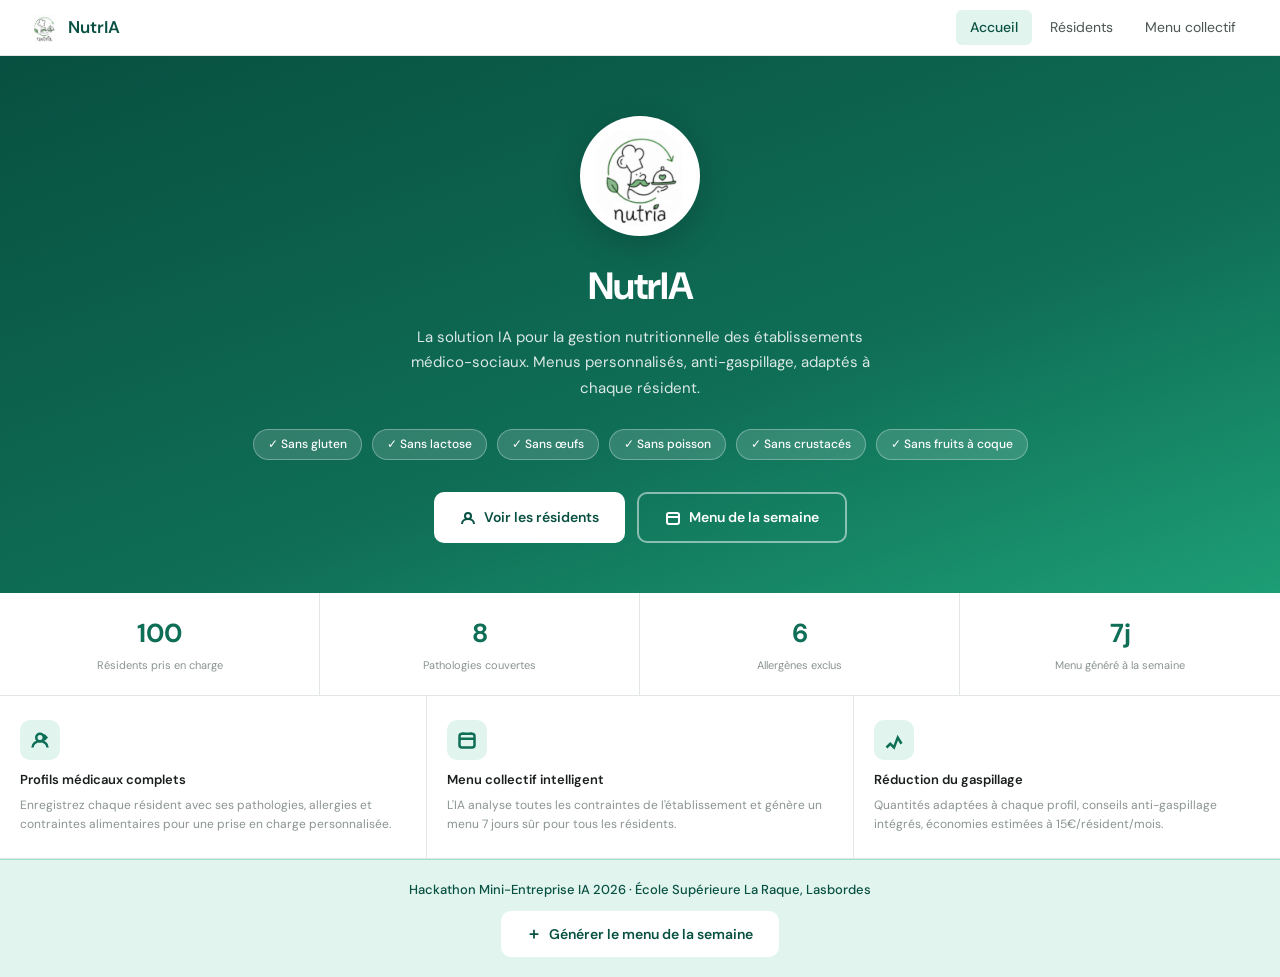
==== commit eb19cc2f: "Add files via upload" ====
--- a/index.html
+++ b/index.html
@@ -3,223 +3,127 @@
 <head>
 <meta charset="UTF-8"/>
 <meta name="viewport" content="width=device-width, initial-scale=1.0"/>
-<title>Tableau de bord — NutrIA</title>
+<title>NutrIA — Accueil</title>
 <link rel="stylesheet" href="style.css"/>
 <style>
-.dashboard{padding:24px 32px;max-width:1100px;margin:0 auto}
-.db-header{margin-bottom:24px}
-.db-header h1{font-size:22px;font-weight:600;margin-bottom:4px}
-.db-header p{font-size:13px;color:var(--gray-400)}
-.kpi-grid{display:grid;grid-template-columns:repeat(4,1fr);gap:14px;margin-bottom:24px}
-.kpi{background:var(--white);border:1px solid var(--gray-200);border-radius:var(--radius-lg);padding:18px 20px;display:flex;flex-direction:column;gap:6px}
-.kpi-val{font-size:28px;font-weight:600;color:var(--green-mid)}
-.kpi-lbl{font-size:12px;color:var(--gray-400);font-weight:500}
-.kpi-sub{font-size:11px;color:var(--gray-400)}
-.kpi.warn .kpi-val{color:var(--amber)}
-.kpi.red .kpi-val{color:var(--red-dark)}
-.grid2{display:grid;grid-template-columns:1fr 1fr;gap:14px;margin-bottom:14px}
-.grid3{display:grid;grid-template-columns:1fr 1fr 1fr;gap:14px;margin-bottom:14px}
-.panel{background:var(--white);border:1px solid var(--gray-200);border-radius:var(--radius-lg);padding:18px 20px}
-.panel-title{font-size:12px;font-weight:500;color:var(--gray-400);text-transform:uppercase;letter-spacing:.07em;margin-bottom:14px;display:flex;align-items:center;gap:6px}
-.panel-title svg{width:13px;height:13px;stroke:currentColor;fill:none;stroke-width:2}
-.bar-row{display:flex;align-items:center;gap:10px;margin-bottom:9px;font-size:12px}
-.bar-lbl{min-width:130px;color:var(--gray-600);white-space:nowrap;overflow:hidden;text-overflow:ellipsis}
-.bar-track{flex:1;height:6px;background:var(--gray-200);border-radius:3px;overflow:hidden}
-.bar-fill{height:100%;border-radius:3px;transition:width .6s}
-.bar-fill.green{background:var(--green-mid)}
-.bar-fill.amber{background:var(--amber)}
-.bar-fill.red{background:var(--red-dark)}
-.bar-count{min-width:28px;text-align:right;color:var(--gray-400);font-size:11px}
-.badge-wrap{display:flex;flex-wrap:wrap;gap:5px}
-.badge{display:inline-flex;padding:3px 10px;border-radius:20px;font-size:11px;font-weight:500}
-.badge-red{background:var(--red-pale);color:var(--red-dark)}
-.badge-amber{background:var(--amber-pale);color:var(--amber-dark)}
-.badge-green{background:var(--green-pale);color:var(--green-dark)}
-.score-circle{display:flex;flex-direction:column;align-items:center;justify-content:center;padding:16px 0}
-.score-val{font-size:42px;font-weight:600;color:var(--green-mid);line-height:1}
-.score-lbl{font-size:12px;color:var(--gray-400);margin-top:4px}
-.score-sub{font-size:11px;color:var(--gray-400);margin-top:2px}
-.quick-link{display:flex;align-items:center;gap:10px;padding:12px 14px;border:1px solid var(--gray-200);border-radius:var(--radius-md);font-size:13px;color:var(--gray-900);transition:all .15s;text-decoration:none;margin-bottom:8px}
-.quick-link:hover{border-color:var(--green-border);background:var(--green-pale);color:var(--green-dark)}
-.quick-link:last-child{margin-bottom:0}
-.quick-link svg{width:16px;height:16px;stroke:var(--green-mid);fill:none;stroke-width:2;flex-shrink:0}
-.quick-link span{flex:1}
-.quick-link .arr{color:var(--gray-400);font-size:16px}
-.empty-dash{text-align:center;padding:32px;color:var(--gray-400);font-size:13px}
-.empty-dash svg{width:32px;height:32px;stroke:var(--gray-200);fill:none;stroke-width:1.5;display:block;margin:0 auto 10px}
-.alert-banner{background:var(--amber-pale);border:1px solid var(--amber);border-radius:var(--radius-md);padding:10px 14px;font-size:12px;color:var(--amber-dark);display:flex;gap:8px;align-items:center;margin-bottom:14px}
-.alert-banner svg{width:14px;height:14px;stroke:var(--amber);fill:none;stroke-width:2;flex-shrink:0}
-@media(max-width:700px){.kpi-grid{grid-template-columns:1fr 1fr}.grid2{grid-template-columns:1fr}.grid3{grid-template-columns:1fr}}
+/* ── PAGE ACCUEIL ── */
+.landing{min-height:calc(100vh - 60px);display:flex;flex-direction:column}
+.cover{background:linear-gradient(160deg,#085041 0%,#0F6E56 60%,#1D9E75 100%);padding:60px 24px 50px;text-align:center;color:#fff}
+.cover-logo{width:120px;height:120px;object-fit:contain;border-radius:50%;background:#fff;padding:10px;margin:0 auto 20px;display:block;box-shadow:0 8px 32px rgba(0,0,0,.18)}
+.cover h1{font-size:38px;font-weight:700;margin-bottom:8px;letter-spacing:-1px}
+.cover p{font-size:15px;opacity:.85;max-width:480px;margin:0 auto 28px;line-height:1.7}
+.cover-badges{display:flex;gap:10px;justify-content:center;flex-wrap:wrap;margin-bottom:32px}
+.cover-badge{background:rgba(255,255,255,.15);border:1px solid rgba(255,255,255,.3);color:#fff;padding:5px 14px;border-radius:20px;font-size:12px;font-weight:500}
+.cover-btns{display:flex;gap:12px;justify-content:center;flex-wrap:wrap}
+.cbtn{padding:12px 26px;border-radius:10px;font-size:14px;font-weight:600;cursor:pointer;border:none;font-family:inherit;transition:all .15s;display:inline-flex;align-items:center;gap:8px;text-decoration:none}
+.cbtn.primary{background:#fff;color:#085041}
+.cbtn.primary:hover{background:#E1F5EE}
+.cbtn.ghost{background:transparent;color:#fff;border:2px solid rgba(255,255,255,.5)}
+.cbtn.ghost:hover{background:rgba(255,255,255,.1)}
+.kpi-strip{display:grid;grid-template-columns:repeat(4,1fr);background:#fff;border-bottom:1px solid #E2E6E4}
+.kpi-s{padding:20px 16px;text-align:center;border-right:1px solid #E2E6E4}
+.kpi-s:last-child{border-right:none}
+.kpi-sv{font-size:26px;font-weight:700;color:#0F6E56}
+.kpi-sl{font-size:11px;color:#8A9490;margin-top:3px}
+.features{display:grid;grid-template-columns:repeat(3,1fr);gap:1px;background:#E2E6E4;border-bottom:1px solid #E2E6E4}
+.feat{background:#fff;padding:24px 20px}
+.feat-ic{width:40px;height:40px;background:#E1F5EE;border-radius:10px;display:flex;align-items:center;justify-content:center;margin-bottom:10px}
+.feat-ic svg{width:20px;height:20px;stroke:#0F6E56;fill:none;stroke-width:2}
+.feat h3{font-size:13px;font-weight:600;margin-bottom:5px;color:#1A1F1E}
+.feat p{font-size:12px;color:#8A9490;line-height:1.6}
+.cta-bar{background:#E1F5EE;border-top:1px solid #9FE1CB;padding:20px 24px;text-align:center}
+.cta-bar p{font-size:13px;color:#085041;margin-bottom:10px;font-weight:500}
+@media(max-width:640px){.kpi-strip{grid-template-columns:1fr 1fr}.features{grid-template-columns:1fr}}
 </style>
 </head>
 <body>
-
-<script id="seed-data">
+<script>
 (function(){
-  const KEY='nutria_v2';
-  const SEED=[{"id": 1000000, "nom": "Martin", "prenom": "Marie", "age": "88", "sexe": "Femme", "poids": "51", "mobilite": "Alité", "chambre": "Chambre 2", "pathologies": ["Diabète type 2"], "allergies": ["Lactose"], "notes": "Intolérance sévère au lactose."}, {"id": 1000017, "nom": "Bernard", "prenom": "Roger", "age": "91", "sexe": "Homme", "poids": "66", "mobilite": "Mobilité limitée", "chambre": "Chambre 16", "pathologies": ["Hypertension"], "allergies": ["Gluten"], "notes": ""}, {"id": 1000034, "nom": "Dubois", "prenom": "Marguerite", "age": "75", "sexe": "Femme", "poids": "52", "mobilite": "Autonome", "chambre": "Chambre 7", "pathologies": ["Insuffisance rénale"], "allergies": ["Oeufs"], "notes": ""}, {"id": 1000051, "nom": "Thomas", "prenom": "Raymond", "age": "89", "sexe": "Homme", "poids": "81", "mobilite": "Mobilité limitée", "chambre": "Chambre 35", "pathologies": ["Régime sans sel"], "allergies": ["Poisson"], "notes": ""}, {"id": 1000068, "nom": "Robert", "prenom": "Yvette", "age": "70", "sexe": "Femme", "poids": "66", "mobilite": "Autonome", "chambre": "Chambre 28", "pathologies": ["Dénutrition"], "allergies": ["Fruits à coque"], "notes": "Enrichissement calorique recommandé."}, {"id": 1000085, "nom": "Richard", "prenom": "Maurice", "age": "69", "sexe": "Homme", "poids": "58", "mobilite": "Autonome", "chambre": "Chambre 6", "pathologies": ["Constipation"], "allergies": ["Crustacés"], "notes": ""}, {"id": 1000102, "nom": "Petit", "prenom": "Odette", "age": "74", "sexe": "Femme", "poids": "55", "mobilite": "Alité", "chambre": "Chambre 33", "pathologies": ["Dysphagie"], "allergies": ["Lactose", "Oeufs"], "notes": "Texture mixée obligatoire."}, {"id": 1000119, "nom": "Durand", "prenom": "Albert", "age": "87", "sexe": "Homme", "poids": "58", "mobilite": "Mobilité limitée", "chambre": "Chambre 36", "pathologies": ["Régime sans gluten"], "allergies": ["Gluten", "Fruits à coque"], "notes": ""}, {"id": 1000136, "nom": "Leroy", "prenom": "Andrée", "age": "74", "sexe": "Femme", "poids": "70", "mobilite": "Autonome", "chambre": "Chambre 35", "pathologies": ["Diabète type 2", "Hypertension"], "allergies": ["Poisson", "Crustacés"], "notes": ""}, {"id": 1000153, "nom": "Moreau", "prenom": "René", "age": "81", "sexe": "Homme", "poids": "65", "mobilite": "Mobilité limitée", "chambre": "Chambre 29", "pathologies": ["Insuffisance rénale", "Régime sans sel"], "allergies": [], "notes": ""}, {"id": 1000170, "nom": "Simon", "prenom": "Henriette", "age": "86", "sexe": "Femme", "poids": "56", "mobilite": "Autonome", "chambre": "Chambre 1", "pathologies": ["Hypertension", "Dénutrition"], "allergies": [], "notes": "Enrichissement calorique recommandé."}, {"id": 1000187, "nom": "Laurent", "prenom": "Gaston", "age": "92", "sexe": "Homme", "poids": "83", "mobilite": "Autonome", "chambre": "Chambre 11", "pathologies": ["Dysphagie", "Dénutrition"], "allergies": [], "notes": "Texture mixée obligatoire."}, {"id": 1000204, "nom": "Lefebvre", "prenom": "Fernande", "age": "90", "sexe": "Femme", "poids": "61", "mobilite": "Alité", "chambre": "Chambre 22", "pathologies": ["Diabète type 2", "Constipation"], "allergies": [], "notes": ""}, {"id": 1000221, "nom": "Michel", "prenom": "Paul", "age": "76", "sexe": "Homme", "poids": "62", "mobilite": "Mobilité limitée", "chambre": "Chambre 14", "pathologies": ["Régime sans sel", "Hypertension"], "allergies": ["Lactose"], "notes": "Intolérance sévère au lactose."}, {"id": 1000238, "nom": "Garcia", "prenom": "Georgette", "age": "92", "sexe": "Femme", "poids": "58", "mobilite": "Autonome", "chambre": "Chambre 7", "pathologies": ["Régime sans gluten", "Diabète type 2"], "allergies": ["Gluten"], "notes": ""}, {"id": 1000255, "nom": "David", "prenom": "Pierre", "age": "70", "sexe": "Homme", "poids": "70", "mobilite": "Mobilité limitée", "chambre": "Chambre 7", "pathologies": [], "allergies": ["Oeufs"], "notes": ""}, {"id": 1000272, "nom": "Bertrand", "prenom": "Denise", "age": "79", "sexe": "Femme", "poids": "59", "mobilite": "Autonome", "chambre": "Chambre 39", "pathologies": ["Diabète type 2"], "allergies": ["Poisson"], "notes": ""}, {"id": 1000289, "nom": "Roux", "prenom": "Auguste", "age": "76", "sexe": "Homme", "poids": "83", "mobilite": "Autonome", "chambre": "Chambre 3", "pathologies": ["Hypertension"], "allergies": ["Fruits à coque"], "notes": ""}, {"id": 1000306, "nom": "Vincent", "prenom": "Louise", "age": "91", "sexe": "Femme", "poids": "62", "mobilite": "Alité", "chambre": "Chambre 35", "pathologies": ["Insuffisance rénale"], "allergies": ["Crustacés"], "notes": ""}, {"id": 1000323, "nom": "Fournier", "prenom": "Léon", "age": "71", "sexe": "Homme", "poids": "70", "mobilite": "Mobilité limitée", "chambre": "Chambre 6", "pathologies": ["Régime sans sel"], "allergies": ["Lactose", "Oeufs"], "notes": "Intolérance sévère au lactose."}, {"id": 1000340, "nom": "Morel", "prenom": "Berthe", "age": "85", "sexe": "Femme", "poids": "57", "mobilite": "Autonome", "chambre": "Chambre 40", "pathologies": ["Dénutrition"], "allergies": ["Gluten", "Fruits à coque"], "notes": "Enrichissement calorique recommandé."}, {"id": 1000357, "nom": "Girard", "prenom": "Julien", "age": "96", "sexe": "Homme", "poids": "85", "mobilite": "Mobilité limitée", "chambre": "Chambre 24", "pathologies": ["Constipation"], "allergies": ["Poisson", "Crustacés"], "notes": ""}, {"id": 1000374, "nom": "André", "prenom": "Céline", "age": "86", "sexe": "Femme", "poids": "54", "mobilite": "Autonome", "chambre": "Chambre 5", "pathologies": ["Dysphagie"], "allergies": [], "notes": "Texture mixée obligatoire."}, {"id": 1000391, "nom": "Mercier", "prenom": "Lucien", "age": "69", "sexe": "Homme", "poids": "79", "mobilite": "Autonome", "chambre": "Chambre 15", "pathologies": ["Régime sans gluten"], "allergies": [], "notes": ""}, {"id": 1000408, "nom": "Dupont", "prenom": "Monique", "age": "92", "sexe": "Femme", "poids": "57", "mobilite": "Alité", "chambre": "Chambre 6", "pathologies": ["Diabète type 2", "Hypertension"], "allergies": [], "notes": ""}, {"id": 1000425, "nom": "Lambert", "prenom": "Marcel", "age": "95", "sexe": "Homme", "poids": "65", "mobilite": "Mobilité limitée", "chambre": "Chambre 7", "pathologies": ["Insuffisance rénale", "Régime sans sel"], "allergies": [], "notes": ""}, {"id": 1000442, "nom": "Bonnet", "prenom": "Jeanne", "age": "80", "sexe": "Femme", "poids": "56", "mobilite": "Autonome", "chambre": "Chambre 30", "pathologies": ["Hypertension", "Dénutrition"], "allergies": ["Lactose"], "notes": "Enrichissement calorique recommandé."}, {"id": 1000459, "nom": "François", "prenom": "André", "age": "88", "sexe": "Homme", "poids": "84", "mobilite": "Mobilité limitée", "chambre": "Chambre 24", "pathologies": ["Dysphagie", "Dénutrition"], "allergies": ["Gluten"], "notes": "Texture mixée obligatoire."}, {"id": 1000476, "nom": "Martinez", "prenom": "Simone", "age": "73", "sexe": "Femme", "poids": "59", "mobilite": "Autonome", "chambre": "Chambre 23", "pathologies": ["Diabète type 2", "Constipation"], "allergies": ["Oeufs"], "notes": ""}, {"id": 1000493, "nom": "Legrand", "prenom": "Henri", "age": "74", "sexe": "Homme", "poids": "79", "mobilite": "Autonome", "chambre": "Chambre 18", "pathologies": ["Régime sans sel", "Hypertension"], "allergies": ["Poisson"], "notes": ""}, {"id": 1000510, "nom": "Garnier", "prenom": "Suzanne", "age": "90", "sexe": "Femme", "poids": "69", "mobilite": "Alité", "chambre": "Chambre 5", "pathologies": ["Régime sans gluten", "Diabète type 2"], "allergies": ["Fruits à coque"], "notes": ""}, {"id": 1000527, "nom": "Faure", "prenom": "Robert", "age": "87", "sexe": "Homme", "poids": "78", "mobilite": "Mobilité limitée", "chambre": "Chambre 11", "pathologies": [], "allergies": ["Crustacés"], "notes": ""}, {"id": 1000544, "nom": "Rousseau", "prenom": "Germaine", "age": "85", "sexe": "Femme", "poids": "55", "mobilite": "Autonome", "chambre": "Chambre 11", "pathologies": ["Diabète type 2"], "allergies": ["Lactose", "Oeufs"], "notes": "Intolérance sévère au lactose."}, {"id": 1000561, "nom": "Blanc", "prenom": "Georges", "age": "82", "sexe": "Homme", "poids": "70", "mobilite": "Mobilité limitée", "chambre": "Chambre 18", "pathologies": ["Hypertension"], "allergies": ["Gluten", "Fruits à coque"], "notes": ""}, {"id": 1000578, "nom": "Guerin", "prenom": "Lucienne", "age": "88", "sexe": "Femme", "poids": "70", "mobilite": "Autonome", "chambre": "Chambre 36", "pathologies": ["Insuffisance rénale"], "allergies": ["Poisson", "Crustacés"], "notes": ""}, {"id": 1000595, "nom": "Muller", "prenom": "Louis", "age": "75", "sexe": "Homme", "poids": "79", "mobilite": "Autonome", "chambre": "Chambre 21", "pathologies": ["Régime sans sel"], "allergies": [], "notes": ""}, {"id": 1000612, "nom": "Henry", "prenom": "Madeleine", "age": "94", "sexe": "Femme", "poids": "49", "mobilite": "Alité", "chambre": "Chambre 15", "pathologies": ["Dénutrition"], "allergies": [], "notes": "Enrichissement calorique recommandé."}, {"id": 1000629, "nom": "Roussel", "prenom": "Emile", "age": "94", "sexe": "Homme", "poids": "59", "mobilite": "Mobilité limitée", "chambre": "Chambre 21", "pathologies": ["Constipation"], "allergies": [], "notes": ""}, {"id": 1000646, "nom": "Nicolas", "prenom": "Paulette", "age": "80", "sexe": "Femme", "poids": "56", "mobilite": "Autonome", "chambre": "Chambre 5", "pathologies": ["Dysphagie"], "allergies": [], "notes": "Texture mixée obligatoire."}, {"id": 1000663, "nom": "Perrin", "prenom": "Jean", "age": "74", "sexe": "Homme", "poids": "76", "mobilite": "Mobilité limitée", "chambre": "Chambre 21", "pathologies": ["Régime sans gluten"], "allergies": ["Lactose"], "notes": "Intolérance sévère au lactose."}, {"id": 1000680, "nom": "Morin", "prenom": "Thérèse", "age": "74", "sexe": "Femme", "poids": "68", "mobilite": "Autonome", "chambre": "Chambre 32", "pathologies": ["Diabète type 2", "Hypertension"], "allergies": ["Gluten"], "notes": ""}, {"id": 1000697, "nom": "Mathieu", "prenom": "Charles", "age": "80", "sexe": "Homme", "poids": "86", "mobilite": "Autonome", "chambre": "Chambre 30", "pathologies": ["Insuffisance rénale", "Régime sans sel"], "allergies": ["Oeufs"], "notes": ""}, {"id": 1000714, "nom": "Clement", "prenom": "Renée", "age": "72", "sexe": "Femme", "poids": "56", "mobilite": "Alité", "chambre": "Chambre 9", "pathologies": ["Hypertension", "Dénutrition"], "allergies": ["Poisson"], "notes": "Enrichissement calorique recommandé."}, {"id": 1000731, "nom": "Gauthier", "prenom": "Fernand", "age": "75", "sexe": "Homme", "poids": "81", "mobilite": "Mobilité limitée", "chambre": "Chambre 36", "pathologies": ["Dysphagie", "Dénutrition"], "allergies": ["Fruits à coque"], "notes": "Texture mixée obligatoire."}, {"id": 1000748, "nom": "Dumont", "prenom": "Hélène", "age": "85", "sexe": "Femme", "poids": "56", "mobilite": "Autonome", "chambre": "Chambre 38", "pathologies": ["Diabète type 2", "Constipation"], "allergies": ["Crustacés"], "notes": ""}, {"id": 1000765, "nom": "Lopez", "prenom": "Edmond", "age": "81", "sexe": "Homme", "poids": "86", "mobilite": "Mobilité limitée", "chambre": "Chambre 38", "pathologies": ["Régime sans sel", "Hypertension"], "allergies": ["Lactose", "Oeufs"], "notes": "Intolérance sévère au lactose."}, {"id": 1000782, "nom": "Fontaine", "prenom": "Albertine", "age": "80", "sexe": "Femme", "poids": "59", "mobilite": "Autonome", "chambre": "Chambre 15", "pathologies": ["Régime sans gluten", "Diabète type 2"], "allergies": ["Gluten", "Fruits à coque"], "notes": ""}, {"id": 1000799, "nom": "Chevalier", "prenom": "Armand", "age": "72", "sexe": "Homme", "poids": "74", "mobilite": "Autonome", "chambre": "Chambre 32", "pathologies": [], "allergies": ["Poisson", "Crustacés"], "notes": ""}, {"id": 1000816, "nom": "Robin", "prenom": "Françoise", "age": "70", "sexe": "Femme", "poids": "49", "mobilite": "Alité", "chambre": "Chambre 8", "pathologies": ["Diabète type 2"], "allergies": [], "notes": ""}, {"id": 1000833, "nom": "Dupuis", "prenom": "Gilbert", "age": "72", "sexe": "Homme", "poids": "78", "mobilite": "Mobilité limitée", "chambre": "Chambre 11", "pathologies": ["Hypertension"], "allergies": [], "notes": ""}];
-  const existing = JSON.parse(localStorage.getItem(KEY)||'[]');
-  const seedIds = new Set(SEED.map(r=>r.id));
-  const userAdded = existing.filter(r=>!seedIds.has(r.id));
-  localStorage.setItem(KEY, JSON.stringify([...SEED, ...userAdded]));
+  var SEED=[{"id":2000000,"nom":"Martin","prenom":"Marie","age":"88","sexe":"Femme","poids":"51","mobilite":"Alité","chambre":"Chambre 2","pathologies":["Diabète type 2"],"allergies":["Lactose"],"notes":"Intolérance sévère au lactose."},{"id":2000017,"nom":"Bernard","prenom":"Roger","age":"91","sexe":"Homme","poids":"66","mobilite":"Mobilité limitée","chambre":"Chambre 16","pathologies":["Hypertension"],"allergies":["Gluten"],"notes":""},{"id":2000034,"nom":"Dubois","prenom":"Marguerite","age":"75","sexe":"Femme","poids":"52","mobilite":"Autonome","chambre":"Chambre 48","pathologies":["Insuffisance rénale"],"allergies":["Oeufs"],"notes":""},{"id":2000051,"nom":"Thomas","prenom":"Raymond","age":"71","sexe":"Homme","poids":"79","mobilite":"Mobilité limitée","chambre":"Chambre 48","pathologies":["Régime sans sel"],"allergies":["Poisson"],"notes":""},{"id":2000068,"nom":"Robert","prenom":"Yvette","age":"96","sexe":"Femme","poids":"65","mobilite":"Autonome","chambre":"Chambre 6","pathologies":["Dénutrition"],"allergies":["Fruits à coque"],"notes":"Enrichissement calorique recommandé."},{"id":2000085,"nom":"Richard","prenom":"Maurice","age":"86","sexe":"Homme","poids":"71","mobilite":"Autonome","chambre":"Chambre 3","pathologies":["Constipation"],"allergies":["Crustacés"],"notes":""},{"id":2000102,"nom":"Petit","prenom":"Odette","age":"68","sexe":"Femme","poids":"50","mobilite":"Alité","chambre":"Chambre 14","pathologies":["Dysphagie"],"allergies":["Lactose","Oeufs"],"notes":"Texture mixée obligatoire."},{"id":2000119,"nom":"Durand","prenom":"Albert","age":"75","sexe":"Homme","poids":"74","mobilite":"Mobilité limitée","chambre":"Chambre 39","pathologies":["Régime sans gluten"],"allergies":["Gluten","Fruits à coque"],"notes":""},{"id":2000136,"nom":"Leroy","prenom":"Andrée","age":"68","sexe":"Femme","poids":"65","mobilite":"Autonome","chambre":"Chambre 13","pathologies":["Diabète type 2","Hypertension"],"allergies":["Poisson","Crustacés"],"notes":""},{"id":2000153,"nom":"Moreau","prenom":"René","age":"90","sexe":"Homme","poids":"78","mobilite":"Mobilité limitée","chambre":"Chambre 45","pathologies":["Insuffisance rénale","Régime sans sel"],"allergies":[],"notes":""},{"id":2000170,"nom":"Simon","prenom":"Henriette","age":"85","sexe":"Femme","poids":"61","mobilite":"Autonome","chambre":"Chambre 15","pathologies":["Hypertension","Dénutrition"],"allergies":[],"notes":"Enrichissement calorique recommandé."},{"id":2000187,"nom":"Laurent","prenom":"Gaston","age":"82","sexe":"Homme","poids":"76","mobilite":"Autonome","chambre":"Chambre 18","pathologies":["Dysphagie","Dénutrition"],"allergies":[],"notes":"Texture mixée obligatoire."},{"id":2000204,"nom":"Lefebvre","prenom":"Fernande","age":"93","sexe":"Femme","poids":"48","mobilite":"Alité","chambre":"Chambre 49","pathologies":["Diabète type 2","Constipation"],"allergies":[],"notes":""},{"id":2000221,"nom":"Michel","prenom":"Paul","age":"93","sexe":"Homme","poids":"63","mobilite":"Mobilité limitée","chambre":"Chambre 45","pathologies":["Régime sans sel","Hypertension"],"allergies":[],"notes":""},{"id":2000238,"nom":"Garcia","prenom":"Georgette","age":"81","sexe":"Femme","poids":"58","mobilite":"Autonome","chambre":"Chambre 18","pathologies":["Régime sans gluten","Diabète type 2"],"allergies":[],"notes":""},{"id":2000255,"nom":"David","prenom":"Pierre","age":"72","sexe":"Homme","poids":"64","mobilite":"Mobilité limitée","chambre":"Chambre 49","pathologies":[],"allergies":["Lactose"],"notes":"Intolérance sévère au lactose."},{"id":2000272,"nom":"Bertrand","prenom":"Denise","age":"78","sexe":"Femme","poids":"51","mobilite":"Autonome","chambre":"Chambre 6","pathologies":["Diabète type 2"],"allergies":["Gluten"],"notes":""},{"id":2000289,"nom":"Roux","prenom":"Auguste","age":"80","sexe":"Homme","poids":"61","mobilite":"Autonome","chambre":"Chambre 23","pathologies":["Hypertension"],"allergies":["Oeufs"],"notes":""},{"id":2000306,"nom":"Vincent","prenom":"Louise","age":"95","sexe":"Femme","poids":"59","mobilite":"Alité","chambre":"Chambre 39","pathologies":["Insuffisance rénale"],"allergies":["Poisson"],"notes":""},{"id":2000323,"nom":"Fournier","prenom":"Léon","age":"76","sexe":"Homme","poids":"83","mobilite":"Mobilité limitée","chambre":"Chambre 3","pathologies":["Régime sans sel"],"allergies":["Fruits à coque"],"notes":""},{"id":2000340,"nom":"Morel","prenom":"Berthe","age":"91","sexe":"Femme","poids":"62","mobilite":"Autonome","chambre":"Chambre 35","pathologies":["Dénutrition"],"allergies":["Crustacés"],"notes":"Enrichissement calorique recommandé."},{"id":2000357,"nom":"Girard","prenom":"Julien","age":"71","sexe":"Homme","poids":"87","mobilite":"Mobilité limitée","chambre":"Chambre 25","pathologies":["Constipation"],"allergies":["Lactose","Oeufs"],"notes":"Intolérance sévère au lactose."},{"id":2000374,"nom":"André","prenom":"Céline","age":"70","sexe":"Femme","poids":"65","mobilite":"Autonome","chambre":"Chambre 19","pathologies":["Dysphagie"],"allergies":["Gluten","Fruits à coque"],"notes":"Texture mixée obligatoire."},{"id":2000391,"nom":"Mercier","prenom":"Lucien","age":"94","sexe":"Homme","poids":"78","mobilite":"Autonome","chambre":"Chambre 40","pathologies":["Régime sans gluten"],"allergies":["Poisson","Crustacés"],"notes":""},{"id":2000408,"nom":"Dupont","prenom":"Monique","age":"96","sexe":"Femme","poids":"59","mobilite":"Alité","chambre":"Chambre 37","pathologies":["Diabète type 2","Hypertension"],"allergies":[],"notes":""},{"id":2000425,"nom":"Lambert","prenom":"Bernard","age":"74","sexe":"Homme","poids":"80","mobilite":"Mobilité limitée","chambre":"Chambre 5","pathologies":["Insuffisance rénale","Régime sans sel"],"allergies":[],"notes":""},{"id":2000442,"nom":"Bonnet","prenom":"Huguette","age":"69","sexe":"Femme","poids":"69","mobilite":"Autonome","chambre":"Chambre 15","pathologies":["Hypertension","Dénutrition"],"allergies":[],"notes":"Enrichissement calorique recommandé."},{"id":2000459,"nom":"François","prenom":"Michel","age":"92","sexe":"Homme","poids":"67","mobilite":"Mobilité limitée","chambre":"Chambre 6","pathologies":["Dysphagie","Dénutrition"],"allergies":[],"notes":"Texture mixée obligatoire."},{"id":2000476,"nom":"Martinez","prenom":"Raymonde","age":"95","sexe":"Femme","poids":"55","mobilite":"Autonome","chambre":"Chambre 7","pathologies":["Diabète type 2","Constipation"],"allergies":[],"notes":""},{"id":2000493,"nom":"Legrand","prenom":"Edouard","age":"80","sexe":"Homme","poids":"66","mobilite":"Autonome","chambre":"Chambre 30","pathologies":["Régime sans sel","Hypertension"],"allergies":[],"notes":""},{"id":2000510,"nom":"Garnier","prenom":"Yvonne","age":"88","sexe":"Femme","poids":"59","mobilite":"Alité","chambre":"Chambre 11","pathologies":["Régime sans gluten","Diabète type 2"],"allergies":["Lactose"],"notes":"Intolérance sévère au lactose."},{"id":2000527,"nom":"Faure","prenom":"Gilles","age":"79","sexe":"Homme","poids":"69","mobilite":"Mobilité limitée","chambre":"Chambre 14","pathologies":[],"allergies":["Gluten"],"notes":""},{"id":2000544,"nom":"Rousseau","prenom":"Irène","age":"89","sexe":"Femme","poids":"56","mobilite":"Autonome","chambre":"Chambre 45","pathologies":["Diabète type 2"],"allergies":["Oeufs"],"notes":""},{"id":2000561,"nom":"Blanc","prenom":"Philippe","age":"97","sexe":"Homme","poids":"79","mobilite":"Mobilité limitée","chambre":"Chambre 42","pathologies":["Hypertension"],"allergies":["Poisson"],"notes":""},{"id":2000578,"nom":"Guerin","prenom":"Christiane","age":"70","sexe":"Femme","poids":"67","mobilite":"Autonome","chambre":"Chambre 41","pathologies":["Insuffisance rénale"],"allergies":["Fruits à coque"],"notes":""},{"id":2000595,"nom":"Muller","prenom":"Patrick","age":"73","sexe":"Homme","poids":"75","mobilite":"Autonome","chambre":"Chambre 47","pathologies":["Régime sans sel"],"allergies":["Crustacés"],"notes":""},{"id":2000612,"nom":"Henry","prenom":"Michèle","age":"75","sexe":"Femme","poids":"53","mobilite":"Alité","chambre":"Chambre 30","pathologies":["Dénutrition"],"allergies":["Lactose","Oeufs"],"notes":"Enrichissement calorique recommandé."},{"id":2000629,"nom":"Roussel","prenom":"Serge","age":"80","sexe":"Homme","poids":"66","mobilite":"Mobilité limitée","chambre":"Chambre 41","pathologies":["Constipation"],"allergies":["Gluten","Fruits à coque"],"notes":""},{"id":2000646,"nom":"Nicolas","prenom":"Claudette","age":"90","sexe":"Femme","poids":"65","mobilite":"Autonome","chambre":"Chambre 15","pathologies":["Dysphagie"],"allergies":["Poisson","Crustacés"],"notes":"Texture mixée obligatoire."},{"id":2000663,"nom":"Perrin","prenom":"Thierry","age":"89","sexe":"Homme","poids":"68","mobilite":"Mobilité limitée","chambre":"Chambre 50","pathologies":["Régime sans gluten"],"allergies":[],"notes":""},{"id":2000680,"nom":"Morin","prenom":"Marie","age":"92","sexe":"Femme","poids":"49","mobilite":"Autonome","chambre":"Chambre 15","pathologies":["Diabète type 2","Hypertension"],"allergies":[],"notes":""},{"id":2000697,"nom":"Mathieu","prenom":"Roger","age":"94","sexe":"Homme","poids":"59","mobilite":"Autonome","chambre":"Chambre 21","pathologies":["Insuffisance rénale","Régime sans sel"],"allergies":[],"notes":""},{"id":2000714,"nom":"Clement","prenom":"Marguerite","age":"80","sexe":"Femme","poids":"56","mobilite":"Alité","chambre":"Chambre 5","pathologies":["Hypertension","Dénutrition"],"allergies":[],"notes":"Enrichissement calorique recommandé."},{"id":2000731,"nom":"Gauthier","prenom":"Raymond","age":"74","sexe":"Homme","poids":"87","mobilite":"Mobilité limitée","chambre":"Chambre 37","pathologies":["Dysphagie","Dénutrition"],"allergies":[],"notes":"Texture mixée obligatoire."},{"id":2000748,"nom":"Dumont","prenom":"Yvette","age":"96","sexe":"Femme","poids":"70","mobilite":"Autonome","chambre":"Chambre 21","pathologies":["Diabète type 2","Constipation"],"allergies":[],"notes":""},{"id":2000765,"nom":"Lopez","prenom":"Maurice","age":"74","sexe":"Homme","poids":"78","mobilite":"Mobilité limitée","chambre":"Chambre 32","pathologies":["Régime sans sel","Hypertension"],"allergies":["Lactose"],"notes":"Intolérance sévère au lactose."},{"id":2000782,"nom":"Fontaine","prenom":"Odette","age":"80","sexe":"Femme","poids":"68","mobilite":"Autonome","chambre":"Chambre 30","pathologies":["Régime sans gluten","Diabète type 2"],"allergies":["Gluten"],"notes":""},{"id":2000799,"nom":"Chevalier","prenom":"Albert","age":"72","sexe":"Homme","poids":"66","mobilite":"Autonome","chambre":"Chambre 9","pathologies":[],"allergies":["Oeufs"],"notes":""},{"id":2000816,"nom":"Robin","prenom":"Andrée","age":"75","sexe":"Femme","poids":"71","mobilite":"Alité","chambre":"Chambre 36","pathologies":["Diabète type 2"],"allergies":["Poisson"],"notes":""},{"id":2000833,"nom":"Dupuis","prenom":"René","age":"85","sexe":"Homme","poids":"66","mobilite":"Mobilité limitée","chambre":"Chambre 48","pathologies":["Hypertension"],"allergies":["Fruits à coque"],"notes":""},{"id":2000850,"nom":"Dufour","prenom":"Henriette","age":"86","sexe":"Femme","poids":"61","mobilite":"Autonome","chambre":"Chambre 38","pathologies":["Insuffisance rénale"],"allergies":["Crustacés"],"notes":""},{"id":2000867,"nom":"Lacroix","prenom":"Gaston","age":"80","sexe":"Homme","poids":"69","mobilite":"Mobilité limitée","chambre":"Chambre 15","pathologies":["Régime sans sel"],"allergies":["Lactose","Oeufs"],"notes":"Intolérance sévère au lactose."},{"id":2000884,"nom":"Morel","prenom":"Fernande","age":"72","sexe":"Femme","poids":"64","mobilite":"Autonome","chambre":"Chambre 32","pathologies":["Dénutrition"],"allergies":["Gluten","Fruits à coque"],"notes":"Enrichissement calorique recommandé."},{"id":2000901,"nom":"Barbier","prenom":"Paul","age":"70","sexe":"Homme","poids":"82","mobilite":"Autonome","chambre":"Chambre 4","pathologies":["Constipation"],"allergies":["Poisson","Crustacés"],"notes":""},{"id":2000918,"nom":"Arnaud","prenom":"Georgette","age":"95","sexe":"Femme","poids":"51","mobilite":"Alité","chambre":"Chambre 10","pathologies":["Dysphagie"],"allergies":[],"notes":"Texture mixée obligatoire."},{"id":2000935,"nom":"Lemaire","prenom":"Pierre","age":"88","sexe":"Homme","poids":"63","mobilite":"Mobilité limitée","chambre":"Chambre 44","pathologies":["Régime sans gluten"],"allergies":[],"notes":""},{"id":2000952,"nom":"Renard","prenom":"Denise","age":"81","sexe":"Femme","poids":"67","mobilite":"Autonome","chambre":"Chambre 5","pathologies":["Diabète type 2","Hypertension"],"allergies":[],"notes":""},{"id":2000969,"nom":"Boyer","prenom":"Auguste","age":"80","sexe":"Homme","poids":"70","mobilite":"Mobilité limitée","chambre":"Chambre 39","pathologies":["Insuffisance rénale","Régime sans sel"],"allergies":[],"notes":""},{"id":2000986,"nom":"Roy","prenom":"Louise","age":"82","sexe":"Femme","poids":"64","mobilite":"Autonome","chambre":"Chambre 17","pathologies":["Hypertension","Dénutrition"],"allergies":[],"notes":"Enrichissement calorique recommandé."},{"id":2001003,"nom":"Chevallier","prenom":"Léon","age":"85","sexe":"Homme","poids":"85","mobilite":"Autonome","chambre":"Chambre 1","pathologies":["Dysphagie","Dénutrition"],"allergies":[],"notes":"Texture mixée obligatoire."},{"id":2001020,"nom":"Pellerin","prenom":"Berthe","age":"89","sexe":"Femme","poids":"71","mobilite":"Alité","chambre":"Chambre 8","pathologies":["Diabète type 2","Constipation"],"allergies":["Lactose"],"notes":"Intolérance sévère au lactose."},{"id":2001037,"nom":"Millet","prenom":"Julien","age":"89","sexe":"Homme","poids":"86","mobilite":"Mobilité limitée","chambre":"Chambre 35","pathologies":["Régime sans sel","Hypertension"],"allergies":["Gluten"],"notes":""},{"id":2001054,"nom":"Perrot","prenom":"Céline","age":"92","sexe":"Femme","poids":"56","mobilite":"Autonome","chambre":"Chambre 50","pathologies":["Régime sans gluten","Diabète type 2"],"allergies":["Oeufs"],"notes":""},{"id":2001071,"nom":"Picard","prenom":"Lucien","age":"88","sexe":"Homme","poids":"68","mobilite":"Mobilité limitée","chambre":"Chambre 8","pathologies":[],"allergies":["Poisson"],"notes":""},{"id":2001088,"nom":"Colin","prenom":"Monique","age":"77","sexe":"Femme","poids":"61","mobilite":"Autonome","chambre":"Chambre 11","pathologies":["Diabète type 2"],"allergies":["Fruits à coque"],"notes":""},{"id":2001105,"nom":"Renaud","prenom":"Bernard","age":"82","sexe":"Homme","poids":"58","mobilite":"Autonome","chambre":"Chambre 47","pathologies":["Hypertension"],"allergies":["Crustacés"],"notes":""},{"id":2001122,"nom":"Charron","prenom":"Huguette","age":"96","sexe":"Femme","poids":"71","mobilite":"Alité","chambre":"Chambre 17","pathologies":["Insuffisance rénale"],"allergies":["Lactose","Oeufs"],"notes":"Intolérance sévère au lactose."},{"id":2001139,"nom":"Renault","prenom":"Michel","age":"84","sexe":"Homme","poids":"82","mobilite":"Mobilité limitée","chambre":"Chambre 12","pathologies":["Régime sans sel"],"allergies":["Gluten","Fruits à coque"],"notes":""},{"id":2001156,"nom":"Aubert","prenom":"Raymonde","age":"84","sexe":"Femme","poids":"51","mobilite":"Autonome","chambre":"Chambre 41","pathologies":["Dénutrition"],"allergies":["Poisson","Crustacés"],"notes":"Enrichissement calorique recommandé."},{"id":2001173,"nom":"Bourgeois","prenom":"Edouard","age":"77","sexe":"Homme","poids":"84","mobilite":"Mobilité limitée","chambre":"Chambre 41","pathologies":["Constipation"],"allergies":[],"notes":""},{"id":2001190,"nom":"Martin","prenom":"Yvonne","age":"84","sexe":"Femme","poids":"67","mobilite":"Autonome","chambre":"Chambre 13","pathologies":["Dysphagie"],"allergies":[],"notes":"Texture mixée obligatoire."},{"id":2001207,"nom":"Bernard","prenom":"Gilles","age":"72","sexe":"Homme","poids":"69","mobilite":"Autonome","chambre":"Chambre 49","pathologies":["Régime sans gluten"],"allergies":[],"notes":""},{"id":2001224,"nom":"Dubois","prenom":"Irène","age":"73","sexe":"Femme","poids":"65","mobilite":"Alité","chambre":"Chambre 50","pathologies":["Diabète type 2","Hypertension"],"allergies":[],"notes":""},{"id":2001241,"nom":"Thomas","prenom":"Philippe","age":"97","sexe":"Homme","poids":"74","mobilite":"Mobilité limitée","chambre":"Chambre 1","pathologies":["Insuffisance rénale","Régime sans sel"],"allergies":[],"notes":""},{"id":2001258,"nom":"Robert","prenom":"Christiane","age":"87","sexe":"Femme","poids":"58","mobilite":"Autonome","chambre":"Chambre 32","pathologies":["Hypertension","Dénutrition"],"allergies":[],"notes":"Enrichissement calorique recommandé."},{"id":2001275,"nom":"Richard","prenom":"Patrick","age":"68","sexe":"Homme","poids":"61","mobilite":"Mobilité limitée","chambre":"Chambre 24","pathologies":["Dysphagie","Dénutrition"],"allergies":["Lactose"],"notes":"Texture mixée obligatoire."},{"id":2001292,"nom":"Petit","prenom":"Michèle","age":"96","sexe":"Femme","poids":"57","mobilite":"Autonome","chambre":"Chambre 16","pathologies":["Diabète type 2","Constipation"],"allergies":["Gluten"],"notes":""},{"id":2001309,"nom":"Durand","prenom":"Serge","age":"69","sexe":"Homme","poids":"65","mobilite":"Autonome","chambre":"Chambre 37","pathologies":["Régime sans sel","Hypertension"],"allergies":["Oeufs"],"notes":""},{"id":2001326,"nom":"Leroy","prenom":"Claudette","age":"70","sexe":"Femme","poids":"50","mobilite":"Alité","chambre":"Chambre 47","pathologies":["Régime sans gluten","Diabète type 2"],"allergies":["Poisson"],"notes":""},{"id":2001343,"nom":"Moreau","prenom":"Thierry","age":"83","sexe":"Homme","poids":"84","mobilite":"Mobilité limitée","chambre":"Chambre 5","pathologies":[],"allergies":["Fruits à coque"],"notes":""},{"id":2001360,"nom":"Simon","prenom":"Marie","age":"92","sexe":"Femme","poids":"65","mobilite":"Autonome","chambre":"Chambre 50","pathologies":["Diabète type 2"],"allergies":["Crustacés"],"notes":""},{"id":2001377,"nom":"Laurent","prenom":"Roger","age":"72","sexe":"Homme","poids":"62","mobilite":"Mobilité limitée","chambre":"Chambre 43","pathologies":["Hypertension"],"allergies":["Lactose","Oeufs"],"notes":"Intolérance sévère au lactose."},{"id":2001394,"nom":"Lefebvre","prenom":"Marguerite","age":"83","sexe":"Femme","poids":"65","mobilite":"Autonome","chambre":"Chambre 11","pathologies":["Insuffisance rénale"],"allergies":["Gluten","Fruits à coque"],"notes":""},{"id":2001411,"nom":"Michel","prenom":"Raymond","age":"76","sexe":"Homme","poids":"74","mobilite":"Autonome","chambre":"Chambre 39","pathologies":["Régime sans sel"],"allergies":["Poisson","Crustacés"],"notes":""},{"id":2001428,"nom":"Garcia","prenom":"Yvette","age":"81","sexe":"Femme","poids":"54","mobilite":"Alité","chambre":"Chambre 35","pathologies":["Dénutrition"],"allergies":[],"notes":"Enrichissement calorique recommandé."},{"id":2001445,"nom":"David","prenom":"Maurice","age":"92","sexe":"Homme","poids":"81","mobilite":"Mobilité limitée","chambre":"Chambre 45","pathologies":["Constipation"],"allergies":[],"notes":""},{"id":2001462,"nom":"Bertrand","prenom":"Odette","age":"74","sexe":"Femme","poids":"70","mobilite":"Autonome","chambre":"Chambre 20","pathologies":["Dysphagie"],"allergies":[],"notes":"Texture mixée obligatoire."},{"id":2001479,"nom":"Roux","prenom":"Albert","age":"80","sexe":"Homme","poids":"79","mobilite":"Mobilité limitée","chambre":"Chambre 42","pathologies":["Régime sans gluten"],"allergies":[],"notes":""},{"id":2001496,"nom":"Vincent","prenom":"Andrée","age":"79","sexe":"Femme","poids":"62","mobilite":"Autonome","chambre":"Chambre 34","pathologies":["Diabète type 2","Hypertension"],"allergies":[],"notes":""},{"id":2001513,"nom":"Fournier","prenom":"René","age":"82","sexe":"Homme","poids":"61","mobilite":"Autonome","chambre":"Chambre 16","pathologies":["Insuffisance rénale","Régime sans sel"],"allergies":[],"notes":""},{"id":2001530,"nom":"Morel","prenom":"Henriette","age":"75","sexe":"Femme","poids":"50","mobilite":"Alité","chambre":"Chambre 22","pathologies":["Hypertension","Dénutrition"],"allergies":["Lactose"],"notes":"Enrichissement calorique recommandé."},{"id":2001547,"nom":"Girard","prenom":"Gaston","age":"68","sexe":"Homme","poids":"76","mobilite":"Mobilité limitée","chambre":"Chambre 36","pathologies":["Dysphagie","Dénutrition"],"allergies":["Gluten"],"notes":"Texture mixée obligatoire."},{"id":2001564,"nom":"André","prenom":"Fernande","age":"75","sexe":"Femme","poids":"66","mobilite":"Autonome","chambre":"Chambre 15","pathologies":["Diabète type 2","Constipation"],"allergies":["Oeufs"],"notes":""},{"id":2001581,"nom":"Mercier","prenom":"Paul","age":"68","sexe":"Homme","poids":"60","mobilite":"Mobilité limitée","chambre":"Chambre 46","pathologies":["Régime sans sel","Hypertension"],"allergies":["Poisson"],"notes":""},{"id":2001598,"nom":"Dupont","prenom":"Georgette","age":"88","sexe":"Femme","poids":"49","mobilite":"Autonome","chambre":"Chambre 15","pathologies":["Régime sans gluten","Diabète type 2"],"allergies":["Fruits à coque"],"notes":""},{"id":2001615,"nom":"Lambert","prenom":"Pierre","age":"70","sexe":"Homme","poids":"86","mobilite":"Autonome","chambre":"Chambre 3","pathologies":[],"allergies":["Crustacés"],"notes":""},{"id":2001632,"nom":"Bonnet","prenom":"Denise","age":"95","sexe":"Femme","poids":"58","mobilite":"Alité","chambre":"Chambre 5","pathologies":["Diabète type 2"],"allergies":["Lactose","Oeufs"],"notes":"Intolérance sévère au lactose."},{"id":2001649,"nom":"François","prenom":"Auguste","age":"84","sexe":"Homme","poids":"65","mobilite":"Mobilité limitée","chambre":"Chambre 18","pathologies":["Hypertension"],"allergies":["Gluten","Fruits à coque"],"notes":""},{"id":2001666,"nom":"Martinez","prenom":"Louise","age":"89","sexe":"Femme","poids":"63","mobilite":"Autonome","chambre":"Chambre 14","pathologies":["Insuffisance rénale"],"allergies":["Poisson","Crustacés"],"notes":""},{"id":2001683,"nom":"Legrand","prenom":"Léon","age":"85","sexe":"Homme","poids":"62","mobilite":"Mobilité limitée","chambre":"Chambre 47","pathologies":["Régime sans sel"],"allergies":[],"notes":""}];
+  var existing=JSON.parse(localStorage.getItem('nutria_v2')||'[]');
+  var seedIds=new Set(SEED.map(function(r){return r.id}));
+  var userAdded=existing.filter(function(r){return !seedIds.has(r.id)});
+  localStorage.setItem('nutria_v2',JSON.stringify(SEED.concat(userAdded)));
 })();
 </script>
-
-
-
-<script id="seed-data">
-(function(){
-  const KEY='nutria_v2';
-  const SEED=[{"id": 1000000, "nom": "Martin", "prenom": "Marie", "age": "88", "sexe": "Femme", "poids": "51", "mobilite": "Alité", "chambre": "Chambre 2", "pathologies": ["Diabète type 2"], "allergies": ["Lactose"], "notes": "Intolérance sévère au lactose."}, {"id": 1000017, "nom": "Bernard", "prenom": "Roger", "age": "91", "sexe": "Homme", "poids": "66", "mobilite": "Mobilité limitée", "chambre": "Chambre 16", "pathologies": ["Hypertension"], "allergies": ["Gluten"], "notes": ""}, {"id": 1000034, "nom": "Dubois", "prenom": "Marguerite", "age": "75", "sexe": "Femme", "poids": "52", "mobilite": "Autonome", "chambre": "Chambre 7", "pathologies": ["Insuffisance rénale"], "allergies": ["Oeufs"], "notes": ""}, {"id": 1000051, "nom": "Thomas", "prenom": "Raymond", "age": "89", "sexe": "Homme", "poids": "81", "mobilite": "Mobilité limitée", "chambre": "Chambre 35", "pathologies": ["Régime sans sel"], "allergies": ["Poisson"], "notes": ""}, {"id": 1000068, "nom": "Robert", "prenom": "Yvette", "age": "70", "sexe": "Femme", "poids": "66", "mobilite": "Autonome", "chambre": "Chambre 28", "pathologies": ["Dénutrition"], "allergies": ["Fruits à coque"], "notes": "Enrichissement calorique recommandé."}, {"id": 1000085, "nom": "Richard", "prenom": "Maurice", "age": "69", "sexe": "Homme", "poids": "58", "mobilite": "Autonome", "chambre": "Chambre 6", "pathologies": ["Constipation"], "allergies": ["Crustacés"], "notes": ""}, {"id": 1000102, "nom": "Petit", "prenom": "Odette", "age": "74", "sexe": "Femme", "poids": "55", "mobilite": "Alité", "chambre": "Chambre 33", "pathologies": ["Dysphagie"], "allergies": ["Lactose", "Oeufs"], "notes": "Texture mixée obligatoire."}, {"id": 1000119, "nom": "Durand", "prenom": "Albert", "age": "87", "sexe": "Homme", "poids": "58", "mobilite": "Mobilité limitée", "chambre": "Chambre 36", "pathologies": ["Régime sans gluten"], "allergies": ["Gluten", "Fruits à coque"], "notes": ""}, {"id": 1000136, "nom": "Leroy", "prenom": "Andrée", "age": "74", "sexe": "Femme", "poids": "70", "mobilite": "Autonome", "chambre": "Chambre 35", "pathologies": ["Diabète type 2", "Hypertension"], "allergies": ["Poisson", "Crustacés"], "notes": ""}, {"id": 1000153, "nom": "Moreau", "prenom": "René", "age": "81", "sexe": "Homme", "poids": "65", "mobilite": "Mobilité limitée", "chambre": "Chambre 29", "pathologies": ["Insuffisance rénale", "Régime sans sel"], "allergies": [], "notes": ""}, {"id": 1000170, "nom": "Simon", "prenom": "Henriette", "age": "86", "sexe": "Femme", "poids": "56", "mobilite": "Autonome", "chambre": "Chambre 1", "pathologies": ["Hypertension", "Dénutrition"], "allergies": [], "notes": "Enrichissement calorique recommandé."}, {"id": 1000187, "nom": "Laurent", "prenom": "Gaston", "age": "92", "sexe": "Homme", "poids": "83", "mobilite": "Autonome", "chambre": "Chambre 11", "pathologies": ["Dysphagie", "Dénutrition"], "allergies": [], "notes": "Texture mixée obligatoire."}, {"id": 1000204, "nom": "Lefebvre", "prenom": "Fernande", "age": "90", "sexe": "Femme", "poids": "61", "mobilite": "Alité", "chambre": "Chambre 22", "pathologies": ["Diabète type 2", "Constipation"], "allergies": [], "notes": ""}, {"id": 1000221, "nom": "Michel", "prenom": "Paul", "age": "76", "sexe": "Homme", "poids": "62", "mobilite": "Mobilité limitée", "chambre": "Chambre 14", "pathologies": ["Régime sans sel", "Hypertension"], "allergies": ["Lactose"], "notes": "Intolérance sévère au lactose."}, {"id": 1000238, "nom": "Garcia", "prenom": "Georgette", "age": "92", "sexe": "Femme", "poids": "58", "mobilite": "Autonome", "chambre": "Chambre 7", "pathologies": ["Régime sans gluten", "Diabète type 2"], "allergies": ["Gluten"], "notes": ""}, {"id": 1000255, "nom": "David", "prenom": "Pierre", "age": "70", "sexe": "Homme", "poids": "70", "mobilite": "Mobilité limitée", "chambre": "Chambre 7", "pathologies": [], "allergies": ["Oeufs"], "notes": ""}, {"id": 1000272, "nom": "Bertrand", "prenom": "Denise", "age": "79", "sexe": "Femme", "poids": "59", "mobilite": "Autonome", "chambre": "Chambre 39", "pathologies": ["Diabète type 2"], "allergies": ["Poisson"], "notes": ""}, {"id": 1000289, "nom": "Roux", "prenom": "Auguste", "age": "76", "sexe": "Homme", "poids": "83", "mobilite": "Autonome", "chambre": "Chambre 3", "pathologies": ["Hypertension"], "allergies": ["Fruits à coque"], "notes": ""}, {"id": 1000306, "nom": "Vincent", "prenom": "Louise", "age": "91", "sexe": "Femme", "poids": "62", "mobilite": "Alité", "chambre": "Chambre 35", "pathologies": ["Insuffisance rénale"], "allergies": ["Crustacés"], "notes": ""}, {"id": 1000323, "nom": "Fournier", "prenom": "Léon", "age": "71", "sexe": "Homme", "poids": "70", "mobilite": "Mobilité limitée", "chambre": "Chambre 6", "pathologies": ["Régime sans sel"], "allergies": ["Lactose", "Oeufs"], "notes": "Intolérance sévère au lactose."}, {"id": 1000340, "nom": "Morel", "prenom": "Berthe", "age": "85", "sexe": "Femme", "poids": "57", "mobilite": "Autonome", "chambre": "Chambre 40", "pathologies": ["Dénutrition"], "allergies": ["Gluten", "Fruits à coque"], "notes": "Enrichissement calorique recommandé."}, {"id": 1000357, "nom": "Girard", "prenom": "Julien", "age": "96", "sexe": "Homme", "poids": "85", "mobilite": "Mobilité limitée", "chambre": "Chambre 24", "pathologies": ["Constipation"], "allergies": ["Poisson", "Crustacés"], "notes": ""}, {"id": 1000374, "nom": "André", "prenom": "Céline", "age": "86", "sexe": "Femme", "poids": "54", "mobilite": "Autonome", "chambre": "Chambre 5", "pathologies": ["Dysphagie"], "allergies": [], "notes": "Texture mixée obligatoire."}, {"id": 1000391, "nom": "Mercier", "prenom": "Lucien", "age": "69", "sexe": "Homme", "poids": "79", "mobilite": "Autonome", "chambre": "Chambre 15", "pathologies": ["Régime sans gluten"], "allergies": [], "notes": ""}, {"id": 1000408, "nom": "Dupont", "prenom": "Monique", "age": "92", "sexe": "Femme", "poids": "57", "mobilite": "Alité", "chambre": "Chambre 6", "pathologies": ["Diabète type 2", "Hypertension"], "allergies": [], "notes": ""}, {"id": 1000425, "nom": "Lambert", "prenom": "Marcel", "age": "95", "sexe": "Homme", "poids": "65", "mobilite": "Mobilité limitée", "chambre": "Chambre 7", "pathologies": ["Insuffisance rénale", "Régime sans sel"], "allergies": [], "notes": ""}, {"id": 1000442, "nom": "Bonnet", "prenom": "Jeanne", "age": "80", "sexe": "Femme", "poids": "56", "mobilite": "Autonome", "chambre": "Chambre 30", "pathologies": ["Hypertension", "Dénutrition"], "allergies": ["Lactose"], "notes": "Enrichissement calorique recommandé."}, {"id": 1000459, "nom": "François", "prenom": "André", "age": "88", "sexe": "Homme", "poids": "84", "mobilite": "Mobilité limitée", "chambre": "Chambre 24", "pathologies": ["Dysphagie", "Dénutrition"], "allergies": ["Gluten"], "notes": "Texture mixée obligatoire."}, {"id": 1000476, "nom": "Martinez", "prenom": "Simone", "age": "73", "sexe": "Femme", "poids": "59", "mobilite": "Autonome", "chambre": "Chambre 23", "pathologies": ["Diabète type 2", "Constipation"], "allergies": ["Oeufs"], "notes": ""}, {"id": 1000493, "nom": "Legrand", "prenom": "Henri", "age": "74", "sexe": "Homme", "poids": "79", "mobilite": "Autonome", "chambre": "Chambre 18", "pathologies": ["Régime sans sel", "Hypertension"], "allergies": ["Poisson"], "notes": ""}, {"id": 1000510, "nom": "Garnier", "prenom": "Suzanne", "age": "90", "sexe": "Femme", "poids": "69", "mobilite": "Alité", "chambre": "Chambre 5", "pathologies": ["Régime sans gluten", "Diabète type 2"], "allergies": ["Fruits à coque"], "notes": ""}, {"id": 1000527, "nom": "Faure", "prenom": "Robert", "age": "87", "sexe": "Homme", "poids": "78", "mobilite": "Mobilité limitée", "chambre": "Chambre 11", "pathologies": [], "allergies": ["Crustacés"], "notes": ""}, {"id": 1000544, "nom": "Rousseau", "prenom": "Germaine", "age": "85", "sexe": "Femme", "poids": "55", "mobilite": "Autonome", "chambre": "Chambre 11", "pathologies": ["Diabète type 2"], "allergies": ["Lactose", "Oeufs"], "notes": "Intolérance sévère au lactose."}, {"id": 1000561, "nom": "Blanc", "prenom": "Georges", "age": "82", "sexe": "Homme", "poids": "70", "mobilite": "Mobilité limitée", "chambre": "Chambre 18", "pathologies": ["Hypertension"], "allergies": ["Gluten", "Fruits à coque"], "notes": ""}, {"id": 1000578, "nom": "Guerin", "prenom": "Lucienne", "age": "88", "sexe": "Femme", "poids": "70", "mobilite": "Autonome", "chambre": "Chambre 36", "pathologies": ["Insuffisance rénale"], "allergies": ["Poisson", "Crustacés"], "notes": ""}, {"id": 1000595, "nom": "Muller", "prenom": "Louis", "age": "75", "sexe": "Homme", "poids": "79", "mobilite": "Autonome", "chambre": "Chambre 21", "pathologies": ["Régime sans sel"], "allergies": [], "notes": ""}, {"id": 1000612, "nom": "Henry", "prenom": "Madeleine", "age": "94", "sexe": "Femme", "poids": "49", "mobilite": "Alité", "chambre": "Chambre 15", "pathologies": ["Dénutrition"], "allergies": [], "notes": "Enrichissement calorique recommandé."}, {"id": 1000629, "nom": "Roussel", "prenom": "Emile", "age": "94", "sexe": "Homme", "poids": "59", "mobilite": "Mobilité limitée", "chambre": "Chambre 21", "pathologies": ["Constipation"], "allergies": [], "notes": ""}, {"id": 1000646, "nom": "Nicolas", "prenom": "Paulette", "age": "80", "sexe": "Femme", "poids": "56", "mobilite": "Autonome", "chambre": "Chambre 5", "pathologies": ["Dysphagie"], "allergies": [], "notes": "Texture mixée obligatoire."}, {"id": 1000663, "nom": "Perrin", "prenom": "Jean", "age": "74", "sexe": "Homme", "poids": "76", "mobilite": "Mobilité limitée", "chambre": "Chambre 21", "pathologies": ["Régime sans gluten"], "allergies": ["Lactose"], "notes": "Intolérance sévère au lactose."}, {"id": 1000680, "nom": "Morin", "prenom": "Thérèse", "age": "74", "sexe": "Femme", "poids": "68", "mobilite": "Autonome", "chambre": "Chambre 32", "pathologies": ["Diabète type 2", "Hypertension"], "allergies": ["Gluten"], "notes": ""}, {"id": 1000697, "nom": "Mathieu", "prenom": "Charles", "age": "80", "sexe": "Homme", "poids": "86", "mobilite": "Autonome", "chambre": "Chambre 30", "pathologies": ["Insuffisance rénale", "Régime sans sel"], "allergies": ["Oeufs"], "notes": ""}, {"id": 1000714, "nom": "Clement", "prenom": "Renée", "age": "72", "sexe": "Femme", "poids": "56", "mobilite": "Alité", "chambre": "Chambre 9", "pathologies": ["Hypertension", "Dénutrition"], "allergies": ["Poisson"], "notes": "Enrichissement calorique recommandé."}, {"id": 1000731, "nom": "Gauthier", "prenom": "Fernand", "age": "75", "sexe": "Homme", "poids": "81", "mobilite": "Mobilité limitée", "chambre": "Chambre 36", "pathologies": ["Dysphagie", "Dénutrition"], "allergies": ["Fruits à coque"], "notes": "Texture mixée obligatoire."}, {"id": 1000748, "nom": "Dumont", "prenom": "Hélène", "age": "85", "sexe": "Femme", "poids": "56", "mobilite": "Autonome", "chambre": "Chambre 38", "pathologies": ["Diabète type 2", "Constipation"], "allergies": ["Crustacés"], "notes": ""}, {"id": 1000765, "nom": "Lopez", "prenom": "Edmond", "age": "81", "sexe": "Homme", "poids": "86", "mobilite": "Mobilité limitée", "chambre": "Chambre 38", "pathologies": ["Régime sans sel", "Hypertension"], "allergies": ["Lactose", "Oeufs"], "notes": "Intolérance sévère au lactose."}, {"id": 1000782, "nom": "Fontaine", "prenom": "Albertine", "age": "80", "sexe": "Femme", "poids": "59", "mobilite": "Autonome", "chambre": "Chambre 15", "pathologies": ["Régime sans gluten", "Diabète type 2"], "allergies": ["Gluten", "Fruits à coque"], "notes": ""}, {"id": 1000799, "nom": "Chevalier", "prenom": "Armand", "age": "72", "sexe": "Homme", "poids": "74", "mobilite": "Autonome", "chambre": "Chambre 32", "pathologies": [], "allergies": ["Poisson", "Crustacés"], "notes": ""}, {"id": 1000816, "nom": "Robin", "prenom": "Françoise", "age": "70", "sexe": "Femme", "poids": "49", "mobilite": "Alité", "chambre": "Chambre 8", "pathologies": ["Diabète type 2"], "allergies": [], "notes": ""}, {"id": 1000833, "nom": "Dupuis", "prenom": "Gilbert", "age": "72", "sexe": "Homme", "poids": "78", "mobilite": "Mobilité limitée", "chambre": "Chambre 11", "pathologies": ["Hypertension"], "allergies": [], "notes": ""}];
-  const existing = JSON.parse(localStorage.getItem(KEY)||'[]');
-  const seedIds = new Set(SEED.map(r=>r.id));
-  const userAdded = existing.filter(r=>!seedIds.has(r.id));
-  localStorage.setItem(KEY, JSON.stringify([...SEED, ...userAdded]));
-})();
-</script>
-
 <nav>
   <a href="index.html" class="nav-logo">
-    <div class="nav-logo-dot">
-      <svg viewBox="0 0 16 16"><path d="M8 2C5.8 2 4 3.8 4 6c0 1.5.8 2.8 2 3.5V11h4V9.5c1.2-.7 2-2 2-3.5 0-2.2-1.8-4-4-4z"/><path d="M6 13h4M7 11v2M9 11v2"/></svg>
-    </div>
+    <img src="[data-uri]" alt="NutrIA" style="width:28px;height:28px;border-radius:6px;object-fit:contain"/>
     NutrIA
   </a>
   <div class="nav-links">
-    <a href="index.html" class="nav-link active">Tableau de bord</a>
+    <a href="index.html" class="nav-link active">Accueil</a>
     <a href="profils.html" class="nav-link">Résidents</a>
     <a href="menu-collectif.html" class="nav-link">Menu collectif</a>
   </div>
 </nav>
 
-<div class="dashboard">
-  <div class="db-header">
-    <h1>Tableau de bord</h1>
-    <p id="db-date">Chargement...</p>
-  </div>
-  <div id="empty-state" style="display:none">
-    <div class="panel">
-      <div class="empty-dash">
-        <svg viewBox="0 0 16 16"><path d="M8 9A3 3 0 1 0 8 3a3 3 0 0 0 0 6z"/><path d="M2 14c0-3 2.7-5 6-5s6 2 6 5"/></svg>
-        Aucun résident enregistré.<br/>
-        <a href="profils.html" style="color:var(--green-mid);text-decoration:underline;margin-top:6px;display:inline-block">Ajouter des résidents →</a>
-      </div>
+<div class="landing">
+  <div class="cover">
+    <img src="[data-uri]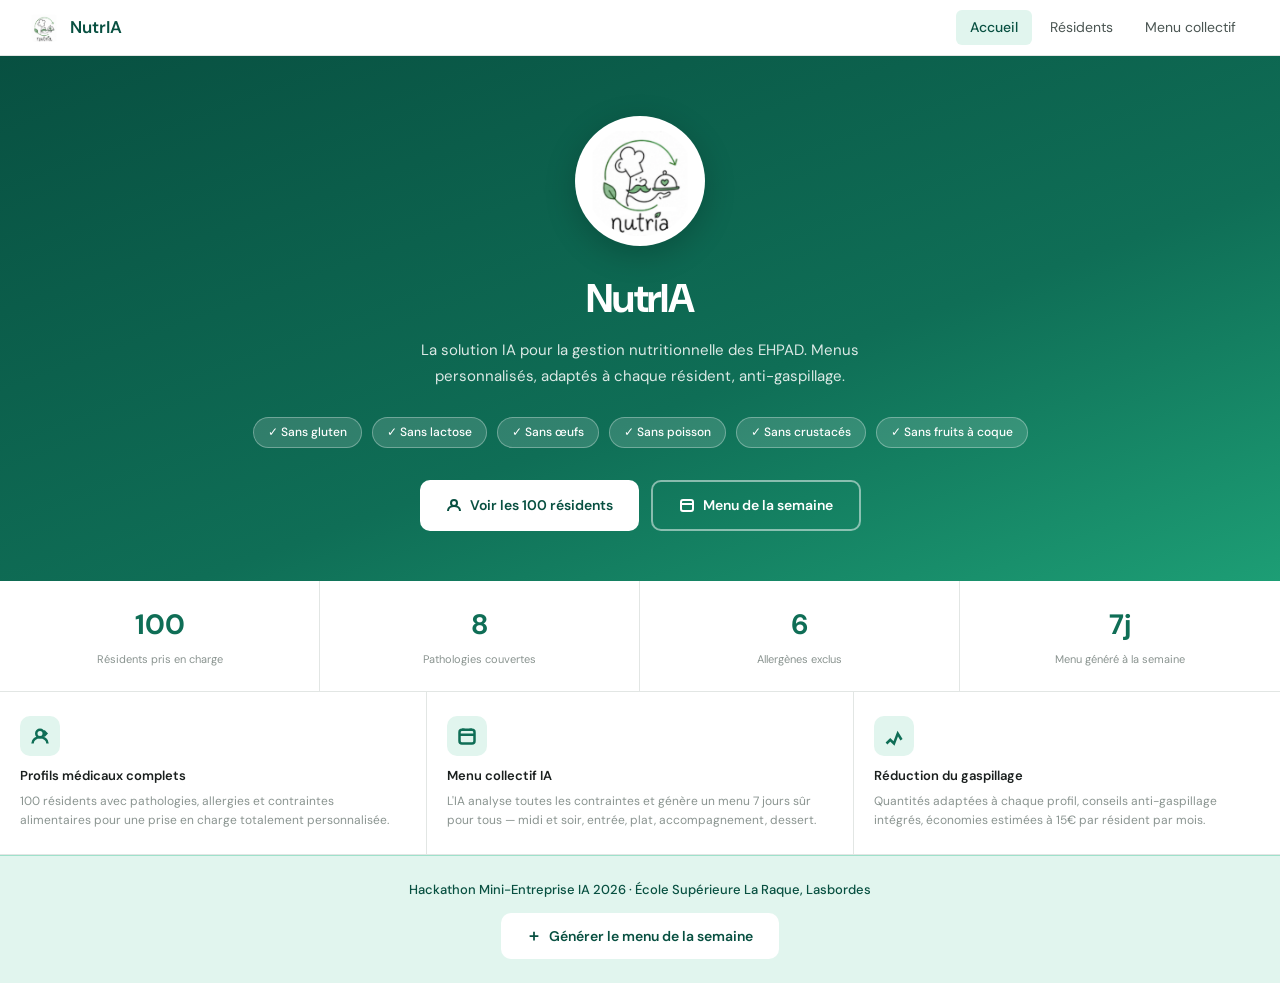
==== commit 3a73b5a6: "Add files via upload" ====
--- a/index.html
+++ b/index.html
@@ -6,49 +6,46 @@
 <title>NutrIA — Accueil</title>
 <link rel="stylesheet" href="style.css"/>
 <style>
-/* ── PAGE ACCUEIL ── */
 .landing{min-height:calc(100vh - 60px);display:flex;flex-direction:column}
 .cover{background:linear-gradient(160deg,#085041 0%,#0F6E56 60%,#1D9E75 100%);padding:60px 24px 50px;text-align:center;color:#fff}
-.cover-logo{width:120px;height:120px;object-fit:contain;border-radius:50%;background:#fff;padding:10px;margin:0 auto 20px;display:block;box-shadow:0 8px 32px rgba(0,0,0,.18)}
-.cover h1{font-size:38px;font-weight:700;margin-bottom:8px;letter-spacing:-1px}
-.cover p{font-size:15px;opacity:.85;max-width:480px;margin:0 auto 28px;line-height:1.7}
+.cover-logo{width:130px;height:130px;object-fit:contain;border-radius:50%;background:#fff;padding:10px;margin:0 auto 20px;display:block;box-shadow:0 8px 32px rgba(0,0,0,.2)}
+.cover h1{font-size:40px;font-weight:700;margin-bottom:8px;letter-spacing:-1px}
+.cover p{font-size:15px;opacity:.85;max-width:500px;margin:0 auto 28px;line-height:1.7}
 .cover-badges{display:flex;gap:10px;justify-content:center;flex-wrap:wrap;margin-bottom:32px}
 .cover-badge{background:rgba(255,255,255,.15);border:1px solid rgba(255,255,255,.3);color:#fff;padding:5px 14px;border-radius:20px;font-size:12px;font-weight:500}
 .cover-btns{display:flex;gap:12px;justify-content:center;flex-wrap:wrap}
 .cbtn{padding:12px 26px;border-radius:10px;font-size:14px;font-weight:600;cursor:pointer;border:none;font-family:inherit;transition:all .15s;display:inline-flex;align-items:center;gap:8px;text-decoration:none}
-.cbtn.primary{background:#fff;color:#085041}
-.cbtn.primary:hover{background:#E1F5EE}
-.cbtn.ghost{background:transparent;color:#fff;border:2px solid rgba(255,255,255,.5)}
-.cbtn.ghost:hover{background:rgba(255,255,255,.1)}
+.cbtn.primary{background:#fff;color:#085041}.cbtn.primary:hover{background:#E1F5EE}
+.cbtn.ghost{background:transparent;color:#fff;border:2px solid rgba(255,255,255,.5)}.cbtn.ghost:hover{background:rgba(255,255,255,.1)}
 .kpi-strip{display:grid;grid-template-columns:repeat(4,1fr);background:#fff;border-bottom:1px solid #E2E6E4}
-.kpi-s{padding:20px 16px;text-align:center;border-right:1px solid #E2E6E4}
+.kpi-s{padding:22px 16px;text-align:center;border-right:1px solid #E2E6E4}
 .kpi-s:last-child{border-right:none}
-.kpi-sv{font-size:26px;font-weight:700;color:#0F6E56}
-.kpi-sl{font-size:11px;color:#8A9490;margin-top:3px}
+.kpi-sv{font-size:28px;font-weight:700;color:#0F6E56}
+.kpi-sl{font-size:11px;color:#8A9490;margin-top:4px}
 .features{display:grid;grid-template-columns:repeat(3,1fr);gap:1px;background:#E2E6E4;border-bottom:1px solid #E2E6E4}
 .feat{background:#fff;padding:24px 20px}
 .feat-ic{width:40px;height:40px;background:#E1F5EE;border-radius:10px;display:flex;align-items:center;justify-content:center;margin-bottom:10px}
 .feat-ic svg{width:20px;height:20px;stroke:#0F6E56;fill:none;stroke-width:2}
 .feat h3{font-size:13px;font-weight:600;margin-bottom:5px;color:#1A1F1E}
 .feat p{font-size:12px;color:#8A9490;line-height:1.6}
-.cta-bar{background:#E1F5EE;border-top:1px solid #9FE1CB;padding:20px 24px;text-align:center}
-.cta-bar p{font-size:13px;color:#085041;margin-bottom:10px;font-weight:500}
+.cta-bar{background:#E1F5EE;border-top:1px solid #9FE1CB;padding:24px;text-align:center;margin-top:auto}
+.cta-bar p{font-size:13px;color:#085041;margin-bottom:12px;font-weight:500}
 @media(max-width:640px){.kpi-strip{grid-template-columns:1fr 1fr}.features{grid-template-columns:1fr}}
 </style>
 </head>
 <body>
 <script>
+// RESET COMPLET — remplace TOUTES les données par les 100 résidents officiels
 (function(){
-  var SEED=[{"id":2000000,"nom":"Martin","prenom":"Marie","age":"88","sexe":"Femme","poids":"51","mobilite":"Alité","chambre":"Chambre 2","pathologies":["Diabète type 2"],"allergies":["Lactose"],"notes":"Intolérance sévère au lactose."},{"id":2000017,"nom":"Bernard","prenom":"Roger","age":"91","sexe":"Homme","poids":"66","mobilite":"Mobilité limitée","chambre":"Chambre 16","pathologies":["Hypertension"],"allergies":["Gluten"],"notes":""},{"id":2000034,"nom":"Dubois","prenom":"Marguerite","age":"75","sexe":"Femme","poids":"52","mobilite":"Autonome","chambre":"Chambre 48","pathologies":["Insuffisance rénale"],"allergies":["Oeufs"],"notes":""},{"id":2000051,"nom":"Thomas","prenom":"Raymond","age":"71","sexe":"Homme","poids":"79","mobilite":"Mobilité limitée","chambre":"Chambre 48","pathologies":["Régime sans sel"],"allergies":["Poisson"],"notes":""},{"id":2000068,"nom":"Robert","prenom":"Yvette","age":"96","sexe":"Femme","poids":"65","mobilite":"Autonome","chambre":"Chambre 6","pathologies":["Dénutrition"],"allergies":["Fruits à coque"],"notes":"Enrichissement calorique recommandé."},{"id":2000085,"nom":"Richard","prenom":"Maurice","age":"86","sexe":"Homme","poids":"71","mobilite":"Autonome","chambre":"Chambre 3","pathologies":["Constipation"],"allergies":["Crustacés"],"notes":""},{"id":2000102,"nom":"Petit","prenom":"Odette","age":"68","sexe":"Femme","poids":"50","mobilite":"Alité","chambre":"Chambre 14","pathologies":["Dysphagie"],"allergies":["Lactose","Oeufs"],"notes":"Texture mixée obligatoire."},{"id":2000119,"nom":"Durand","prenom":"Albert","age":"75","sexe":"Homme","poids":"74","mobilite":"Mobilité limitée","chambre":"Chambre 39","pathologies":["Régime sans gluten"],"allergies":["Gluten","Fruits à coque"],"notes":""},{"id":2000136,"nom":"Leroy","prenom":"Andrée","age":"68","sexe":"Femme","poids":"65","mobilite":"Autonome","chambre":"Chambre 13","pathologies":["Diabète type 2","Hypertension"],"allergies":["Poisson","Crustacés"],"notes":""},{"id":2000153,"nom":"Moreau","prenom":"René","age":"90","sexe":"Homme","poids":"78","mobilite":"Mobilité limitée","chambre":"Chambre 45","pathologies":["Insuffisance rénale","Régime sans sel"],"allergies":[],"notes":""},{"id":2000170,"nom":"Simon","prenom":"Henriette","age":"85","sexe":"Femme","poids":"61","mobilite":"Autonome","chambre":"Chambre 15","pathologies":["Hypertension","Dénutrition"],"allergies":[],"notes":"Enrichissement calorique recommandé."},{"id":2000187,"nom":"Laurent","prenom":"Gaston","age":"82","sexe":"Homme","poids":"76","mobilite":"Autonome","chambre":"Chambre 18","pathologies":["Dysphagie","Dénutrition"],"allergies":[],"notes":"Texture mixée obligatoire."},{"id":2000204,"nom":"Lefebvre","prenom":"Fernande","age":"93","sexe":"Femme","poids":"48","mobilite":"Alité","chambre":"Chambre 49","pathologies":["Diabète type 2","Constipation"],"allergies":[],"notes":""},{"id":2000221,"nom":"Michel","prenom":"Paul","age":"93","sexe":"Homme","poids":"63","mobilite":"Mobilité limitée","chambre":"Chambre 45","pathologies":["Régime sans sel","Hypertension"],"allergies":[],"notes":""},{"id":2000238,"nom":"Garcia","prenom":"Georgette","age":"81","sexe":"Femme","poids":"58","mobilite":"Autonome","chambre":"Chambre 18","pathologies":["Régime sans gluten","Diabète type 2"],"allergies":[],"notes":""},{"id":2000255,"nom":"David","prenom":"Pierre","age":"72","sexe":"Homme","poids":"64","mobilite":"Mobilité limitée","chambre":"Chambre 49","pathologies":[],"allergies":["Lactose"],"notes":"Intolérance sévère au lactose."},{"id":2000272,"nom":"Bertrand","prenom":"Denise","age":"78","sexe":"Femme","poids":"51","mobilite":"Autonome","chambre":"Chambre 6","pathologies":["Diabète type 2"],"allergies":["Gluten"],"notes":""},{"id":2000289,"nom":"Roux","prenom":"Auguste","age":"80","sexe":"Homme","poids":"61","mobilite":"Autonome","chambre":"Chambre 23","pathologies":["Hypertension"],"allergies":["Oeufs"],"notes":""},{"id":2000306,"nom":"Vincent","prenom":"Louise","age":"95","sexe":"Femme","poids":"59","mobilite":"Alité","chambre":"Chambre 39","pathologies":["Insuffisance rénale"],"allergies":["Poisson"],"notes":""},{"id":2000323,"nom":"Fournier","prenom":"Léon","age":"76","sexe":"Homme","poids":"83","mobilite":"Mobilité limitée","chambre":"Chambre 3","pathologies":["Régime sans sel"],"allergies":["Fruits à coque"],"notes":""},{"id":2000340,"nom":"Morel","prenom":"Berthe","age":"91","sexe":"Femme","poids":"62","mobilite":"Autonome","chambre":"Chambre 35","pathologies":["Dénutrition"],"allergies":["Crustacés"],"notes":"Enrichissement calorique recommandé."},{"id":2000357,"nom":"Girard","prenom":"Julien","age":"71","sexe":"Homme","poids":"87","mobilite":"Mobilité limitée","chambre":"Chambre 25","pathologies":["Constipation"],"allergies":["Lactose","Oeufs"],"notes":"Intolérance sévère au lactose."},{"id":2000374,"nom":"André","prenom":"Céline","age":"70","sexe":"Femme","poids":"65","mobilite":"Autonome","chambre":"Chambre 19","pathologies":["Dysphagie"],"allergies":["Gluten","Fruits à coque"],"notes":"Texture mixée obligatoire."},{"id":2000391,"nom":"Mercier","prenom":"Lucien","age":"94","sexe":"Homme","poids":"78","mobilite":"Autonome","chambre":"Chambre 40","pathologies":["Régime sans gluten"],"allergies":["Poisson","Crustacés"],"notes":""},{"id":2000408,"nom":"Dupont","prenom":"Monique","age":"96","sexe":"Femme","poids":"59","mobilite":"Alité","chambre":"Chambre 37","pathologies":["Diabète type 2","Hypertension"],"allergies":[],"notes":""},{"id":2000425,"nom":"Lambert","prenom":"Bernard","age":"74","sexe":"Homme","poids":"80","mobilite":"Mobilité limitée","chambre":"Chambre 5","pathologies":["Insuffisance rénale","Régime sans sel"],"allergies":[],"notes":""},{"id":2000442,"nom":"Bonnet","prenom":"Huguette","age":"69","sexe":"Femme","poids":"69","mobilite":"Autonome","chambre":"Chambre 15","pathologies":["Hypertension","Dénutrition"],"allergies":[],"notes":"Enrichissement calorique recommandé."},{"id":2000459,"nom":"François","prenom":"Michel","age":"92","sexe":"Homme","poids":"67","mobilite":"Mobilité limitée","chambre":"Chambre 6","pathologies":["Dysphagie","Dénutrition"],"allergies":[],"notes":"Texture mixée obligatoire."},{"id":2000476,"nom":"Martinez","prenom":"Raymonde","age":"95","sexe":"Femme","poids":"55","mobilite":"Autonome","chambre":"Chambre 7","pathologies":["Diabète type 2","Constipation"],"allergies":[],"notes":""},{"id":2000493,"nom":"Legrand","prenom":"Edouard","age":"80","sexe":"Homme","poids":"66","mobilite":"Autonome","chambre":"Chambre 30","pathologies":["Régime sans sel","Hypertension"],"allergies":[],"notes":""},{"id":2000510,"nom":"Garnier","prenom":"Yvonne","age":"88","sexe":"Femme","poids":"59","mobilite":"Alité","chambre":"Chambre 11","pathologies":["Régime sans gluten","Diabète type 2"],"allergies":["Lactose"],"notes":"Intolérance sévère au lactose."},{"id":2000527,"nom":"Faure","prenom":"Gilles","age":"79","sexe":"Homme","poids":"69","mobilite":"Mobilité limitée","chambre":"Chambre 14","pathologies":[],"allergies":["Gluten"],"notes":""},{"id":2000544,"nom":"Rousseau","prenom":"Irène","age":"89","sexe":"Femme","poids":"56","mobilite":"Autonome","chambre":"Chambre 45","pathologies":["Diabète type 2"],"allergies":["Oeufs"],"notes":""},{"id":2000561,"nom":"Blanc","prenom":"Philippe","age":"97","sexe":"Homme","poids":"79","mobilite":"Mobilité limitée","chambre":"Chambre 42","pathologies":["Hypertension"],"allergies":["Poisson"],"notes":""},{"id":2000578,"nom":"Guerin","prenom":"Christiane","age":"70","sexe":"Femme","poids":"67","mobilite":"Autonome","chambre":"Chambre 41","pathologies":["Insuffisance rénale"],"allergies":["Fruits à coque"],"notes":""},{"id":2000595,"nom":"Muller","prenom":"Patrick","age":"73","sexe":"Homme","poids":"75","mobilite":"Autonome","chambre":"Chambre 47","pathologies":["Régime sans sel"],"allergies":["Crustacés"],"notes":""},{"id":2000612,"nom":"Henry","prenom":"Michèle","age":"75","sexe":"Femme","poids":"53","mobilite":"Alité","chambre":"Chambre 30","pathologies":["Dénutrition"],"allergies":["Lactose","Oeufs"],"notes":"Enrichissement calorique recommandé."},{"id":2000629,"nom":"Roussel","prenom":"Serge","age":"80","sexe":"Homme","poids":"66","mobilite":"Mobilité limitée","chambre":"Chambre 41","pathologies":["Constipation"],"allergies":["Gluten","Fruits à coque"],"notes":""},{"id":2000646,"nom":"Nicolas","prenom":"Claudette","age":"90","sexe":"Femme","poids":"65","mobilite":"Autonome","chambre":"Chambre 15","pathologies":["Dysphagie"],"allergies":["Poisson","Crustacés"],"notes":"Texture mixée obligatoire."},{"id":2000663,"nom":"Perrin","prenom":"Thierry","age":"89","sexe":"Homme","poids":"68","mobilite":"Mobilité limitée","chambre":"Chambre 50","pathologies":["Régime sans gluten"],"allergies":[],"notes":""},{"id":2000680,"nom":"Morin","prenom":"Marie","age":"92","sexe":"Femme","poids":"49","mobilite":"Autonome","chambre":"Chambre 15","pathologies":["Diabète type 2","Hypertension"],"allergies":[],"notes":""},{"id":2000697,"nom":"Mathieu","prenom":"Roger","age":"94","sexe":"Homme","poids":"59","mobilite":"Autonome","chambre":"Chambre 21","pathologies":["Insuffisance rénale","Régime sans sel"],"allergies":[],"notes":""},{"id":2000714,"nom":"Clement","prenom":"Marguerite","age":"80","sexe":"Femme","poids":"56","mobilite":"Alité","chambre":"Chambre 5","pathologies":["Hypertension","Dénutrition"],"allergies":[],"notes":"Enrichissement calorique recommandé."},{"id":2000731,"nom":"Gauthier","prenom":"Raymond","age":"74","sexe":"Homme","poids":"87","mobilite":"Mobilité limitée","chambre":"Chambre 37","pathologies":["Dysphagie","Dénutrition"],"allergies":[],"notes":"Texture mixée obligatoire."},{"id":2000748,"nom":"Dumont","prenom":"Yvette","age":"96","sexe":"Femme","poids":"70","mobilite":"Autonome","chambre":"Chambre 21","pathologies":["Diabète type 2","Constipation"],"allergies":[],"notes":""},{"id":2000765,"nom":"Lopez","prenom":"Maurice","age":"74","sexe":"Homme","poids":"78","mobilite":"Mobilité limitée","chambre":"Chambre 32","pathologies":["Régime sans sel","Hypertension"],"allergies":["Lactose"],"notes":"Intolérance sévère au lactose."},{"id":2000782,"nom":"Fontaine","prenom":"Odette","age":"80","sexe":"Femme","poids":"68","mobilite":"Autonome","chambre":"Chambre 30","pathologies":["Régime sans gluten","Diabète type 2"],"allergies":["Gluten"],"notes":""},{"id":2000799,"nom":"Chevalier","prenom":"Albert","age":"72","sexe":"Homme","poids":"66","mobilite":"Autonome","chambre":"Chambre 9","pathologies":[],"allergies":["Oeufs"],"notes":""},{"id":2000816,"nom":"Robin","prenom":"Andrée","age":"75","sexe":"Femme","poids":"71","mobilite":"Alité","chambre":"Chambre 36","pathologies":["Diabète type 2"],"allergies":["Poisson"],"notes":""},{"id":2000833,"nom":"Dupuis","prenom":"René","age":"85","sexe":"Homme","poids":"66","mobilite":"Mobilité limitée","chambre":"Chambre 48","pathologies":["Hypertension"],"allergies":["Fruits à coque"],"notes":""},{"id":2000850,"nom":"Dufour","prenom":"Henriette","age":"86","sexe":"Femme","poids":"61","mobilite":"Autonome","chambre":"Chambre 38","pathologies":["Insuffisance rénale"],"allergies":["Crustacés"],"notes":""},{"id":2000867,"nom":"Lacroix","prenom":"Gaston","age":"80","sexe":"Homme","poids":"69","mobilite":"Mobilité limitée","chambre":"Chambre 15","pathologies":["Régime sans sel"],"allergies":["Lactose","Oeufs"],"notes":"Intolérance sévère au lactose."},{"id":2000884,"nom":"Morel","prenom":"Fernande","age":"72","sexe":"Femme","poids":"64","mobilite":"Autonome","chambre":"Chambre 32","pathologies":["Dénutrition"],"allergies":["Gluten","Fruits à coque"],"notes":"Enrichissement calorique recommandé."},{"id":2000901,"nom":"Barbier","prenom":"Paul","age":"70","sexe":"Homme","poids":"82","mobilite":"Autonome","chambre":"Chambre 4","pathologies":["Constipation"],"allergies":["Poisson","Crustacés"],"notes":""},{"id":2000918,"nom":"Arnaud","prenom":"Georgette","age":"95","sexe":"Femme","poids":"51","mobilite":"Alité","chambre":"Chambre 10","pathologies":["Dysphagie"],"allergies":[],"notes":"Texture mixée obligatoire."},{"id":2000935,"nom":"Lemaire","prenom":"Pierre","age":"88","sexe":"Homme","poids":"63","mobilite":"Mobilité limitée","chambre":"Chambre 44","pathologies":["Régime sans gluten"],"allergies":[],"notes":""},{"id":2000952,"nom":"Renard","prenom":"Denise","age":"81","sexe":"Femme","poids":"67","mobilite":"Autonome","chambre":"Chambre 5","pathologies":["Diabète type 2","Hypertension"],"allergies":[],"notes":""},{"id":2000969,"nom":"Boyer","prenom":"Auguste","age":"80","sexe":"Homme","poids":"70","mobilite":"Mobilité limitée","chambre":"Chambre 39","pathologies":["Insuffisance rénale","Régime sans sel"],"allergies":[],"notes":""},{"id":2000986,"nom":"Roy","prenom":"Louise","age":"82","sexe":"Femme","poids":"64","mobilite":"Autonome","chambre":"Chambre 17","pathologies":["Hypertension","Dénutrition"],"allergies":[],"notes":"Enrichissement calorique recommandé."},{"id":2001003,"nom":"Chevallier","prenom":"Léon","age":"85","sexe":"Homme","poids":"85","mobilite":"Autonome","chambre":"Chambre 1","pathologies":["Dysphagie","Dénutrition"],"allergies":[],"notes":"Texture mixée obligatoire."},{"id":2001020,"nom":"Pellerin","prenom":"Berthe","age":"89","sexe":"Femme","poids":"71","mobilite":"Alité","chambre":"Chambre 8","pathologies":["Diabète type 2","Constipation"],"allergies":["Lactose"],"notes":"Intolérance sévère au lactose."},{"id":2001037,"nom":"Millet","prenom":"Julien","age":"89","sexe":"Homme","poids":"86","mobilite":"Mobilité limitée","chambre":"Chambre 35","pathologies":["Régime sans sel","Hypertension"],"allergies":["Gluten"],"notes":""},{"id":2001054,"nom":"Perrot","prenom":"Céline","age":"92","sexe":"Femme","poids":"56","mobilite":"Autonome","chambre":"Chambre 50","pathologies":["Régime sans gluten","Diabète type 2"],"allergies":["Oeufs"],"notes":""},{"id":2001071,"nom":"Picard","prenom":"Lucien","age":"88","sexe":"Homme","poids":"68","mobilite":"Mobilité limitée","chambre":"Chambre 8","pathologies":[],"allergies":["Poisson"],"notes":""},{"id":2001088,"nom":"Colin","prenom":"Monique","age":"77","sexe":"Femme","poids":"61","mobilite":"Autonome","chambre":"Chambre 11","pathologies":["Diabète type 2"],"allergies":["Fruits à coque"],"notes":""},{"id":2001105,"nom":"Renaud","prenom":"Bernard","age":"82","sexe":"Homme","poids":"58","mobilite":"Autonome","chambre":"Chambre 47","pathologies":["Hypertension"],"allergies":["Crustacés"],"notes":""},{"id":2001122,"nom":"Charron","prenom":"Huguette","age":"96","sexe":"Femme","poids":"71","mobilite":"Alité","chambre":"Chambre 17","pathologies":["Insuffisance rénale"],"allergies":["Lactose","Oeufs"],"notes":"Intolérance sévère au lactose."},{"id":2001139,"nom":"Renault","prenom":"Michel","age":"84","sexe":"Homme","poids":"82","mobilite":"Mobilité limitée","chambre":"Chambre 12","pathologies":["Régime sans sel"],"allergies":["Gluten","Fruits à coque"],"notes":""},{"id":2001156,"nom":"Aubert","prenom":"Raymonde","age":"84","sexe":"Femme","poids":"51","mobilite":"Autonome","chambre":"Chambre 41","pathologies":["Dénutrition"],"allergies":["Poisson","Crustacés"],"notes":"Enrichissement calorique recommandé."},{"id":2001173,"nom":"Bourgeois","prenom":"Edouard","age":"77","sexe":"Homme","poids":"84","mobilite":"Mobilité limitée","chambre":"Chambre 41","pathologies":["Constipation"],"allergies":[],"notes":""},{"id":2001190,"nom":"Martin","prenom":"Yvonne","age":"84","sexe":"Femme","poids":"67","mobilite":"Autonome","chambre":"Chambre 13","pathologies":["Dysphagie"],"allergies":[],"notes":"Texture mixée obligatoire."},{"id":2001207,"nom":"Bernard","prenom":"Gilles","age":"72","sexe":"Homme","poids":"69","mobilite":"Autonome","chambre":"Chambre 49","pathologies":["Régime sans gluten"],"allergies":[],"notes":""},{"id":2001224,"nom":"Dubois","prenom":"Irène","age":"73","sexe":"Femme","poids":"65","mobilite":"Alité","chambre":"Chambre 50","pathologies":["Diabète type 2","Hypertension"],"allergies":[],"notes":""},{"id":2001241,"nom":"Thomas","prenom":"Philippe","age":"97","sexe":"Homme","poids":"74","mobilite":"Mobilité limitée","chambre":"Chambre 1","pathologies":["Insuffisance rénale","Régime sans sel"],"allergies":[],"notes":""},{"id":2001258,"nom":"Robert","prenom":"Christiane","age":"87","sexe":"Femme","poids":"58","mobilite":"Autonome","chambre":"Chambre 32","pathologies":["Hypertension","Dénutrition"],"allergies":[],"notes":"Enrichissement calorique recommandé."},{"id":2001275,"nom":"Richard","prenom":"Patrick","age":"68","sexe":"Homme","poids":"61","mobilite":"Mobilité limitée","chambre":"Chambre 24","pathologies":["Dysphagie","Dénutrition"],"allergies":["Lactose"],"notes":"Texture mixée obligatoire."},{"id":2001292,"nom":"Petit","prenom":"Michèle","age":"96","sexe":"Femme","poids":"57","mobilite":"Autonome","chambre":"Chambre 16","pathologies":["Diabète type 2","Constipation"],"allergies":["Gluten"],"notes":""},{"id":2001309,"nom":"Durand","prenom":"Serge","age":"69","sexe":"Homme","poids":"65","mobilite":"Autonome","chambre":"Chambre 37","pathologies":["Régime sans sel","Hypertension"],"allergies":["Oeufs"],"notes":""},{"id":2001326,"nom":"Leroy","prenom":"Claudette","age":"70","sexe":"Femme","poids":"50","mobilite":"Alité","chambre":"Chambre 47","pathologies":["Régime sans gluten","Diabète type 2"],"allergies":["Poisson"],"notes":""},{"id":2001343,"nom":"Moreau","prenom":"Thierry","age":"83","sexe":"Homme","poids":"84","mobilite":"Mobilité limitée","chambre":"Chambre 5","pathologies":[],"allergies":["Fruits à coque"],"notes":""},{"id":2001360,"nom":"Simon","prenom":"Marie","age":"92","sexe":"Femme","poids":"65","mobilite":"Autonome","chambre":"Chambre 50","pathologies":["Diabète type 2"],"allergies":["Crustacés"],"notes":""},{"id":2001377,"nom":"Laurent","prenom":"Roger","age":"72","sexe":"Homme","poids":"62","mobilite":"Mobilité limitée","chambre":"Chambre 43","pathologies":["Hypertension"],"allergies":["Lactose","Oeufs"],"notes":"Intolérance sévère au lactose."},{"id":2001394,"nom":"Lefebvre","prenom":"Marguerite","age":"83","sexe":"Femme","poids":"65","mobilite":"Autonome","chambre":"Chambre 11","pathologies":["Insuffisance rénale"],"allergies":["Gluten","Fruits à coque"],"notes":""},{"id":2001411,"nom":"Michel","prenom":"Raymond","age":"76","sexe":"Homme","poids":"74","mobilite":"Autonome","chambre":"Chambre 39","pathologies":["Régime sans sel"],"allergies":["Poisson","Crustacés"],"notes":""},{"id":2001428,"nom":"Garcia","prenom":"Yvette","age":"81","sexe":"Femme","poids":"54","mobilite":"Alité","chambre":"Chambre 35","pathologies":["Dénutrition"],"allergies":[],"notes":"Enrichissement calorique recommandé."},{"id":2001445,"nom":"David","prenom":"Maurice","age":"92","sexe":"Homme","poids":"81","mobilite":"Mobilité limitée","chambre":"Chambre 45","pathologies":["Constipation"],"allergies":[],"notes":""},{"id":2001462,"nom":"Bertrand","prenom":"Odette","age":"74","sexe":"Femme","poids":"70","mobilite":"Autonome","chambre":"Chambre 20","pathologies":["Dysphagie"],"allergies":[],"notes":"Texture mixée obligatoire."},{"id":2001479,"nom":"Roux","prenom":"Albert","age":"80","sexe":"Homme","poids":"79","mobilite":"Mobilité limitée","chambre":"Chambre 42","pathologies":["Régime sans gluten"],"allergies":[],"notes":""},{"id":2001496,"nom":"Vincent","prenom":"Andrée","age":"79","sexe":"Femme","poids":"62","mobilite":"Autonome","chambre":"Chambre 34","pathologies":["Diabète type 2","Hypertension"],"allergies":[],"notes":""},{"id":2001513,"nom":"Fournier","prenom":"René","age":"82","sexe":"Homme","poids":"61","mobilite":"Autonome","chambre":"Chambre 16","pathologies":["Insuffisance rénale","Régime sans sel"],"allergies":[],"notes":""},{"id":2001530,"nom":"Morel","prenom":"Henriette","age":"75","sexe":"Femme","poids":"50","mobilite":"Alité","chambre":"Chambre 22","pathologies":["Hypertension","Dénutrition"],"allergies":["Lactose"],"notes":"Enrichissement calorique recommandé."},{"id":2001547,"nom":"Girard","prenom":"Gaston","age":"68","sexe":"Homme","poids":"76","mobilite":"Mobilité limitée","chambre":"Chambre 36","pathologies":["Dysphagie","Dénutrition"],"allergies":["Gluten"],"notes":"Texture mixée obligatoire."},{"id":2001564,"nom":"André","prenom":"Fernande","age":"75","sexe":"Femme","poids":"66","mobilite":"Autonome","chambre":"Chambre 15","pathologies":["Diabète type 2","Constipation"],"allergies":["Oeufs"],"notes":""},{"id":2001581,"nom":"Mercier","prenom":"Paul","age":"68","sexe":"Homme","poids":"60","mobilite":"Mobilité limitée","chambre":"Chambre 46","pathologies":["Régime sans sel","Hypertension"],"allergies":["Poisson"],"notes":""},{"id":2001598,"nom":"Dupont","prenom":"Georgette","age":"88","sexe":"Femme","poids":"49","mobilite":"Autonome","chambre":"Chambre 15","pathologies":["Régime sans gluten","Diabète type 2"],"allergies":["Fruits à coque"],"notes":""},{"id":2001615,"nom":"Lambert","prenom":"Pierre","age":"70","sexe":"Homme","poids":"86","mobilite":"Autonome","chambre":"Chambre 3","pathologies":[],"allergies":["Crustacés"],"notes":""},{"id":2001632,"nom":"Bonnet","prenom":"Denise","age":"95","sexe":"Femme","poids":"58","mobilite":"Alité","chambre":"Chambre 5","pathologies":["Diabète type 2"],"allergies":["Lactose","Oeufs"],"notes":"Intolérance sévère au lactose."},{"id":2001649,"nom":"François","prenom":"Auguste","age":"84","sexe":"Homme","poids":"65","mobilite":"Mobilité limitée","chambre":"Chambre 18","pathologies":["Hypertension"],"allergies":["Gluten","Fruits à coque"],"notes":""},{"id":2001666,"nom":"Martinez","prenom":"Louise","age":"89","sexe":"Femme","poids":"63","mobilite":"Autonome","chambre":"Chambre 14","pathologies":["Insuffisance rénale"],"allergies":["Poisson","Crustacés"],"notes":""},{"id":2001683,"nom":"Legrand","prenom":"Léon","age":"85","sexe":"Homme","poids":"62","mobilite":"Mobilité limitée","chambre":"Chambre 47","pathologies":["Régime sans sel"],"allergies":[],"notes":""}];
-  var existing=JSON.parse(localStorage.getItem('nutria_v2')||'[]');
-  var seedIds=new Set(SEED.map(function(r){return r.id}));
-  var userAdded=existing.filter(function(r){return !seedIds.has(r.id)});
-  localStorage.setItem('nutria_v2',JSON.stringify(SEED.concat(userAdded)));
+  var KEY='nutria_v2';
+  var SEED=[{"id":3000000,"nom":"Martin","prenom":"Marie","age":"88","sexe":"Femme","poids":"51","mobilite":"Alité","chambre":"Chambre 2","pathologies":["Diabète type 2"],"allergies":["Lactose"],"notes":"Intolérance sévère au lactose."},{"id":3000017,"nom":"Bernard","prenom":"Roger","age":"91","sexe":"Homme","poids":"66","mobilite":"Mobilité limitée","chambre":"Chambre 16","pathologies":["Hypertension"],"allergies":["Gluten"],"notes":""},{"id":3000034,"nom":"Dubois","prenom":"Marguerite","age":"75","sexe":"Femme","poids":"52","mobilite":"Autonome","chambre":"Chambre 48","pathologies":["Insuffisance rénale"],"allergies":["Oeufs"],"notes":""},{"id":3000051,"nom":"Thomas","prenom":"Raymond","age":"71","sexe":"Homme","poids":"79","mobilite":"Mobilité limitée","chambre":"Chambre 48","pathologies":["Régime sans sel"],"allergies":["Poisson"],"notes":""},{"id":3000068,"nom":"Robert","prenom":"Yvette","age":"96","sexe":"Femme","poids":"65","mobilite":"Autonome","chambre":"Chambre 6","pathologies":["Dénutrition"],"allergies":["Fruits à coque"],"notes":"Enrichissement calorique recommandé."},{"id":3000085,"nom":"Richard","prenom":"Maurice","age":"86","sexe":"Homme","poids":"71","mobilite":"Autonome","chambre":"Chambre 3","pathologies":["Constipation"],"allergies":["Crustacés"],"notes":""},{"id":3000102,"nom":"Petit","prenom":"Odette","age":"68","sexe":"Femme","poids":"50","mobilite":"Alité","chambre":"Chambre 14","pathologies":["Dysphagie"],"allergies":["Lactose","Oeufs"],"notes":"Texture mixée obligatoire."},{"id":3000119,"nom":"Durand","prenom":"Albert","age":"75","sexe":"Homme","poids":"74","mobilite":"Mobilité limitée","chambre":"Chambre 39","pathologies":["Régime sans gluten"],"allergies":["Gluten","Fruits à coque"],"notes":""},{"id":3000136,"nom":"Leroy","prenom":"Andrée","age":"68","sexe":"Femme","poids":"65","mobilite":"Autonome","chambre":"Chambre 13","pathologies":["Diabète type 2","Hypertension"],"allergies":["Poisson","Crustacés"],"notes":""},{"id":3000153,"nom":"Moreau","prenom":"René","age":"90","sexe":"Homme","poids":"78","mobilite":"Mobilité limitée","chambre":"Chambre 45","pathologies":["Insuffisance rénale","Régime sans sel"],"allergies":[],"notes":""},{"id":3000170,"nom":"Simon","prenom":"Henriette","age":"85","sexe":"Femme","poids":"61","mobilite":"Autonome","chambre":"Chambre 15","pathologies":["Hypertension","Dénutrition"],"allergies":[],"notes":"Enrichissement calorique recommandé."},{"id":3000187,"nom":"Laurent","prenom":"Gaston","age":"82","sexe":"Homme","poids":"76","mobilite":"Autonome","chambre":"Chambre 18","pathologies":["Dysphagie","Dénutrition"],"allergies":[],"notes":"Texture mixée obligatoire."},{"id":3000204,"nom":"Lefebvre","prenom":"Fernande","age":"93","sexe":"Femme","poids":"48","mobilite":"Alité","chambre":"Chambre 49","pathologies":["Diabète type 2","Constipation"],"allergies":[],"notes":""},{"id":3000221,"nom":"Michel","prenom":"Paul","age":"93","sexe":"Homme","poids":"63","mobilite":"Mobilité limitée","chambre":"Chambre 45","pathologies":["Régime sans sel","Hypertension"],"allergies":[],"notes":""},{"id":3000238,"nom":"Garcia","prenom":"Georgette","age":"81","sexe":"Femme","poids":"58","mobilite":"Autonome","chambre":"Chambre 18","pathologies":["Régime sans gluten","Diabète type 2"],"allergies":[],"notes":""},{"id":3000255,"nom":"David","prenom":"Pierre","age":"72","sexe":"Homme","poids":"64","mobilite":"Mobilité limitée","chambre":"Chambre 49","pathologies":[],"allergies":["Lactose"],"notes":"Intolérance sévère au lactose."},{"id":3000272,"nom":"Bertrand","prenom":"Denise","age":"78","sexe":"Femme","poids":"51","mobilite":"Autonome","chambre":"Chambre 6","pathologies":["Diabète type 2"],"allergies":["Gluten"],"notes":""},{"id":3000289,"nom":"Roux","prenom":"Auguste","age":"80","sexe":"Homme","poids":"61","mobilite":"Autonome","chambre":"Chambre 23","pathologies":["Hypertension"],"allergies":["Oeufs"],"notes":""},{"id":3000306,"nom":"Vincent","prenom":"Louise","age":"95","sexe":"Femme","poids":"59","mobilite":"Alité","chambre":"Chambre 39","pathologies":["Insuffisance rénale"],"allergies":["Poisson"],"notes":""},{"id":3000323,"nom":"Fournier","prenom":"Léon","age":"76","sexe":"Homme","poids":"83","mobilite":"Mobilité limitée","chambre":"Chambre 3","pathologies":["Régime sans sel"],"allergies":["Fruits à coque"],"notes":""},{"id":3000340,"nom":"Morel","prenom":"Berthe","age":"91","sexe":"Femme","poids":"62","mobilite":"Autonome","chambre":"Chambre 35","pathologies":["Dénutrition"],"allergies":["Crustacés"],"notes":"Enrichissement calorique recommandé."},{"id":3000357,"nom":"Girard","prenom":"Julien","age":"71","sexe":"Homme","poids":"87","mobilite":"Mobilité limitée","chambre":"Chambre 25","pathologies":["Constipation"],"allergies":["Lactose","Oeufs"],"notes":"Intolérance sévère au lactose."},{"id":3000374,"nom":"André","prenom":"Céline","age":"70","sexe":"Femme","poids":"65","mobilite":"Autonome","chambre":"Chambre 19","pathologies":["Dysphagie"],"allergies":["Gluten","Fruits à coque"],"notes":"Texture mixée obligatoire."},{"id":3000391,"nom":"Mercier","prenom":"Lucien","age":"94","sexe":"Homme","poids":"78","mobilite":"Autonome","chambre":"Chambre 40","pathologies":["Régime sans gluten"],"allergies":["Poisson","Crustacés"],"notes":""},{"id":3000408,"nom":"Dupont","prenom":"Monique","age":"96","sexe":"Femme","poids":"59","mobilite":"Alité","chambre":"Chambre 37","pathologies":["Diabète type 2","Hypertension"],"allergies":[],"notes":""},{"id":3000425,"nom":"Lambert","prenom":"Bernard","age":"74","sexe":"Homme","poids":"80","mobilite":"Mobilité limitée","chambre":"Chambre 5","pathologies":["Insuffisance rénale","Régime sans sel"],"allergies":[],"notes":""},{"id":3000442,"nom":"Bonnet","prenom":"Huguette","age":"69","sexe":"Femme","poids":"69","mobilite":"Autonome","chambre":"Chambre 15","pathologies":["Hypertension","Dénutrition"],"allergies":[],"notes":"Enrichissement calorique recommandé."},{"id":3000459,"nom":"François","prenom":"Michel","age":"92","sexe":"Homme","poids":"67","mobilite":"Mobilité limitée","chambre":"Chambre 6","pathologies":["Dysphagie","Dénutrition"],"allergies":[],"notes":"Texture mixée obligatoire."},{"id":3000476,"nom":"Martinez","prenom":"Raymonde","age":"95","sexe":"Femme","poids":"55","mobilite":"Autonome","chambre":"Chambre 7","pathologies":["Diabète type 2","Constipation"],"allergies":[],"notes":""},{"id":3000493,"nom":"Legrand","prenom":"Edouard","age":"80","sexe":"Homme","poids":"66","mobilite":"Autonome","chambre":"Chambre 30","pathologies":["Régime sans sel","Hypertension"],"allergies":[],"notes":""},{"id":3000510,"nom":"Garnier","prenom":"Yvonne","age":"88","sexe":"Femme","poids":"59","mobilite":"Alité","chambre":"Chambre 11","pathologies":["Régime sans gluten","Diabète type 2"],"allergies":["Lactose"],"notes":"Intolérance sévère au lactose."},{"id":3000527,"nom":"Faure","prenom":"Gilles","age":"79","sexe":"Homme","poids":"69","mobilite":"Mobilité limitée","chambre":"Chambre 14","pathologies":[],"allergies":["Gluten"],"notes":""},{"id":3000544,"nom":"Rousseau","prenom":"Irène","age":"89","sexe":"Femme","poids":"56","mobilite":"Autonome","chambre":"Chambre 45","pathologies":["Diabète type 2"],"allergies":["Oeufs"],"notes":""},{"id":3000561,"nom":"Blanc","prenom":"Philippe","age":"97","sexe":"Homme","poids":"79","mobilite":"Mobilité limitée","chambre":"Chambre 42","pathologies":["Hypertension"],"allergies":["Poisson"],"notes":""},{"id":3000578,"nom":"Guerin","prenom":"Christiane","age":"70","sexe":"Femme","poids":"67","mobilite":"Autonome","chambre":"Chambre 41","pathologies":["Insuffisance rénale"],"allergies":["Fruits à coque"],"notes":""},{"id":3000595,"nom":"Muller","prenom":"Patrick","age":"73","sexe":"Homme","poids":"75","mobilite":"Autonome","chambre":"Chambre 47","pathologies":["Régime sans sel"],"allergies":["Crustacés"],"notes":""},{"id":3000612,"nom":"Henry","prenom":"Michèle","age":"75","sexe":"Femme","poids":"53","mobilite":"Alité","chambre":"Chambre 30","pathologies":["Dénutrition"],"allergies":["Lactose","Oeufs"],"notes":"Enrichissement calorique recommandé."},{"id":3000629,"nom":"Roussel","prenom":"Serge","age":"80","sexe":"Homme","poids":"66","mobilite":"Mobilité limitée","chambre":"Chambre 41","pathologies":["Constipation"],"allergies":["Gluten","Fruits à coque"],"notes":""},{"id":3000646,"nom":"Nicolas","prenom":"Claudette","age":"90","sexe":"Femme","poids":"65","mobilite":"Autonome","chambre":"Chambre 15","pathologies":["Dysphagie"],"allergies":["Poisson","Crustacés"],"notes":"Texture mixée obligatoire."},{"id":3000663,"nom":"Perrin","prenom":"Thierry","age":"89","sexe":"Homme","poids":"68","mobilite":"Mobilité limitée","chambre":"Chambre 50","pathologies":["Régime sans gluten"],"allergies":[],"notes":""},{"id":3000680,"nom":"Morin","prenom":"Marie","age":"92","sexe":"Femme","poids":"49","mobilite":"Autonome","chambre":"Chambre 15","pathologies":["Diabète type 2","Hypertension"],"allergies":[],"notes":""},{"id":3000697,"nom":"Mathieu","prenom":"Roger","age":"94","sexe":"Homme","poids":"59","mobilite":"Autonome","chambre":"Chambre 21","pathologies":["Insuffisance rénale","Régime sans sel"],"allergies":[],"notes":""},{"id":3000714,"nom":"Clement","prenom":"Marguerite","age":"80","sexe":"Femme","poids":"56","mobilite":"Alité","chambre":"Chambre 5","pathologies":["Hypertension","Dénutrition"],"allergies":[],"notes":"Enrichissement calorique recommandé."},{"id":3000731,"nom":"Gauthier","prenom":"Raymond","age":"74","sexe":"Homme","poids":"87","mobilite":"Mobilité limitée","chambre":"Chambre 37","pathologies":["Dysphagie","Dénutrition"],"allergies":[],"notes":"Texture mixée obligatoire."},{"id":3000748,"nom":"Dumont","prenom":"Yvette","age":"96","sexe":"Femme","poids":"70","mobilite":"Autonome","chambre":"Chambre 21","pathologies":["Diabète type 2","Constipation"],"allergies":[],"notes":""},{"id":3000765,"nom":"Lopez","prenom":"Maurice","age":"74","sexe":"Homme","poids":"78","mobilite":"Mobilité limitée","chambre":"Chambre 32","pathologies":["Régime sans sel","Hypertension"],"allergies":["Lactose"],"notes":"Intolérance sévère au lactose."},{"id":3000782,"nom":"Fontaine","prenom":"Odette","age":"80","sexe":"Femme","poids":"68","mobilite":"Autonome","chambre":"Chambre 30","pathologies":["Régime sans gluten","Diabète type 2"],"allergies":["Gluten"],"notes":""},{"id":3000799,"nom":"Chevalier","prenom":"Albert","age":"72","sexe":"Homme","poids":"66","mobilite":"Autonome","chambre":"Chambre 9","pathologies":[],"allergies":["Oeufs"],"notes":""},{"id":3000816,"nom":"Robin","prenom":"Andrée","age":"75","sexe":"Femme","poids":"71","mobilite":"Alité","chambre":"Chambre 36","pathologies":["Diabète type 2"],"allergies":["Poisson"],"notes":""},{"id":3000833,"nom":"Dupuis","prenom":"René","age":"85","sexe":"Homme","poids":"66","mobilite":"Mobilité limitée","chambre":"Chambre 48","pathologies":["Hypertension"],"allergies":["Fruits à coque"],"notes":""},{"id":3000850,"nom":"Dufour","prenom":"Henriette","age":"86","sexe":"Femme","poids":"61","mobilite":"Autonome","chambre":"Chambre 38","pathologies":["Insuffisance rénale"],"allergies":["Crustacés"],"notes":""},{"id":3000867,"nom":"Lacroix","prenom":"Gaston","age":"80","sexe":"Homme","poids":"69","mobilite":"Mobilité limitée","chambre":"Chambre 15","pathologies":["Régime sans sel"],"allergies":["Lactose","Oeufs"],"notes":"Intolérance sévère au lactose."},{"id":3000884,"nom":"Morel","prenom":"Fernande","age":"72","sexe":"Femme","poids":"64","mobilite":"Autonome","chambre":"Chambre 32","pathologies":["Dénutrition"],"allergies":["Gluten","Fruits à coque"],"notes":"Enrichissement calorique recommandé."},{"id":3000901,"nom":"Barbier","prenom":"Paul","age":"70","sexe":"Homme","poids":"82","mobilite":"Autonome","chambre":"Chambre 4","pathologies":["Constipation"],"allergies":["Poisson","Crustacés"],"notes":""},{"id":3000918,"nom":"Arnaud","prenom":"Georgette","age":"95","sexe":"Femme","poids":"51","mobilite":"Alité","chambre":"Chambre 10","pathologies":["Dysphagie"],"allergies":[],"notes":"Texture mixée obligatoire."},{"id":3000935,"nom":"Lemaire","prenom":"Pierre","age":"88","sexe":"Homme","poids":"63","mobilite":"Mobilité limitée","chambre":"Chambre 44","pathologies":["Régime sans gluten"],"allergies":[],"notes":""},{"id":3000952,"nom":"Renard","prenom":"Denise","age":"81","sexe":"Femme","poids":"67","mobilite":"Autonome","chambre":"Chambre 5","pathologies":["Diabète type 2","Hypertension"],"allergies":[],"notes":""},{"id":3000969,"nom":"Boyer","prenom":"Auguste","age":"80","sexe":"Homme","poids":"70","mobilite":"Mobilité limitée","chambre":"Chambre 39","pathologies":["Insuffisance rénale","Régime sans sel"],"allergies":[],"notes":""},{"id":3000986,"nom":"Roy","prenom":"Louise","age":"82","sexe":"Femme","poids":"64","mobilite":"Autonome","chambre":"Chambre 17","pathologies":["Hypertension","Dénutrition"],"allergies":[],"notes":"Enrichissement calorique recommandé."},{"id":3001003,"nom":"Chevallier","prenom":"Léon","age":"85","sexe":"Homme","poids":"85","mobilite":"Autonome","chambre":"Chambre 1","pathologies":["Dysphagie","Dénutrition"],"allergies":[],"notes":"Texture mixée obligatoire."},{"id":3001020,"nom":"Pellerin","prenom":"Berthe","age":"89","sexe":"Femme","poids":"71","mobilite":"Alité","chambre":"Chambre 8","pathologies":["Diabète type 2","Constipation"],"allergies":["Lactose"],"notes":"Intolérance sévère au lactose."},{"id":3001037,"nom":"Millet","prenom":"Julien","age":"89","sexe":"Homme","poids":"86","mobilite":"Mobilité limitée","chambre":"Chambre 35","pathologies":["Régime sans sel","Hypertension"],"allergies":["Gluten"],"notes":""},{"id":3001054,"nom":"Perrot","prenom":"Céline","age":"92","sexe":"Femme","poids":"56","mobilite":"Autonome","chambre":"Chambre 50","pathologies":["Régime sans gluten","Diabète type 2"],"allergies":["Oeufs"],"notes":""},{"id":3001071,"nom":"Picard","prenom":"Lucien","age":"88","sexe":"Homme","poids":"68","mobilite":"Mobilité limitée","chambre":"Chambre 8","pathologies":[],"allergies":["Poisson"],"notes":""},{"id":3001088,"nom":"Colin","prenom":"Monique","age":"77","sexe":"Femme","poids":"61","mobilite":"Autonome","chambre":"Chambre 11","pathologies":["Diabète type 2"],"allergies":["Fruits à coque"],"notes":""},{"id":3001105,"nom":"Renaud","prenom":"Bernard","age":"82","sexe":"Homme","poids":"58","mobilite":"Autonome","chambre":"Chambre 47","pathologies":["Hypertension"],"allergies":["Crustacés"],"notes":""},{"id":3001122,"nom":"Charron","prenom":"Huguette","age":"96","sexe":"Femme","poids":"71","mobilite":"Alité","chambre":"Chambre 17","pathologies":["Insuffisance rénale"],"allergies":["Lactose","Oeufs"],"notes":"Intolérance sévère au lactose."},{"id":3001139,"nom":"Renault","prenom":"Michel","age":"84","sexe":"Homme","poids":"82","mobilite":"Mobilité limitée","chambre":"Chambre 12","pathologies":["Régime sans sel"],"allergies":["Gluten","Fruits à coque"],"notes":""},{"id":3001156,"nom":"Aubert","prenom":"Raymonde","age":"84","sexe":"Femme","poids":"51","mobilite":"Autonome","chambre":"Chambre 41","pathologies":["Dénutrition"],"allergies":["Poisson","Crustacés"],"notes":"Enrichissement calorique recommandé."},{"id":3001173,"nom":"Bourgeois","prenom":"Edouard","age":"77","sexe":"Homme","poids":"84","mobilite":"Mobilité limitée","chambre":"Chambre 41","pathologies":["Constipation"],"allergies":[],"notes":""},{"id":3001190,"nom":"Martin","prenom":"Yvonne","age":"84","sexe":"Femme","poids":"67","mobilite":"Autonome","chambre":"Chambre 13","pathologies":["Dysphagie"],"allergies":[],"notes":"Texture mixée obligatoire."},{"id":3001207,"nom":"Bernard","prenom":"Gilles","age":"72","sexe":"Homme","poids":"69","mobilite":"Autonome","chambre":"Chambre 49","pathologies":["Régime sans gluten"],"allergies":[],"notes":""},{"id":3001224,"nom":"Dubois","prenom":"Irène","age":"73","sexe":"Femme","poids":"65","mobilite":"Alité","chambre":"Chambre 50","pathologies":["Diabète type 2","Hypertension"],"allergies":[],"notes":""},{"id":3001241,"nom":"Thomas","prenom":"Philippe","age":"97","sexe":"Homme","poids":"74","mobilite":"Mobilité limitée","chambre":"Chambre 1","pathologies":["Insuffisance rénale","Régime sans sel"],"allergies":[],"notes":""},{"id":3001258,"nom":"Robert","prenom":"Christiane","age":"87","sexe":"Femme","poids":"58","mobilite":"Autonome","chambre":"Chambre 32","pathologies":["Hypertension","Dénutrition"],"allergies":[],"notes":"Enrichissement calorique recommandé."},{"id":3001275,"nom":"Richard","prenom":"Patrick","age":"68","sexe":"Homme","poids":"61","mobilite":"Mobilité limitée","chambre":"Chambre 24","pathologies":["Dysphagie","Dénutrition"],"allergies":["Lactose"],"notes":"Texture mixée obligatoire."},{"id":3001292,"nom":"Petit","prenom":"Michèle","age":"96","sexe":"Femme","poids":"57","mobilite":"Autonome","chambre":"Chambre 16","pathologies":["Diabète type 2","Constipation"],"allergies":["Gluten"],"notes":""},{"id":3001309,"nom":"Durand","prenom":"Serge","age":"69","sexe":"Homme","poids":"65","mobilite":"Autonome","chambre":"Chambre 37","pathologies":["Régime sans sel","Hypertension"],"allergies":["Oeufs"],"notes":""},{"id":3001326,"nom":"Leroy","prenom":"Claudette","age":"70","sexe":"Femme","poids":"50","mobilite":"Alité","chambre":"Chambre 47","pathologies":["Régime sans gluten","Diabète type 2"],"allergies":["Poisson"],"notes":""},{"id":3001343,"nom":"Moreau","prenom":"Thierry","age":"83","sexe":"Homme","poids":"84","mobilite":"Mobilité limitée","chambre":"Chambre 5","pathologies":[],"allergies":["Fruits à coque"],"notes":""},{"id":3001360,"nom":"Simon","prenom":"Marie","age":"92","sexe":"Femme","poids":"65","mobilite":"Autonome","chambre":"Chambre 50","pathologies":["Diabète type 2"],"allergies":["Crustacés"],"notes":""},{"id":3001377,"nom":"Laurent","prenom":"Roger","age":"72","sexe":"Homme","poids":"62","mobilite":"Mobilité limitée","chambre":"Chambre 43","pathologies":["Hypertension"],"allergies":["Lactose","Oeufs"],"notes":"Intolérance sévère au lactose."},{"id":3001394,"nom":"Lefebvre","prenom":"Marguerite","age":"83","sexe":"Femme","poids":"65","mobilite":"Autonome","chambre":"Chambre 11","pathologies":["Insuffisance rénale"],"allergies":["Gluten","Fruits à coque"],"notes":""},{"id":3001411,"nom":"Michel","prenom":"Raymond","age":"76","sexe":"Homme","poids":"74","mobilite":"Autonome","chambre":"Chambre 39","pathologies":["Régime sans sel"],"allergies":["Poisson","Crustacés"],"notes":""},{"id":3001428,"nom":"Garcia","prenom":"Yvette","age":"81","sexe":"Femme","poids":"54","mobilite":"Alité","chambre":"Chambre 35","pathologies":["Dénutrition"],"allergies":[],"notes":"Enrichissement calorique recommandé."},{"id":3001445,"nom":"David","prenom":"Maurice","age":"92","sexe":"Homme","poids":"81","mobilite":"Mobilité limitée","chambre":"Chambre 45","pathologies":["Constipation"],"allergies":[],"notes":""},{"id":3001462,"nom":"Bertrand","prenom":"Odette","age":"74","sexe":"Femme","poids":"70","mobilite":"Autonome","chambre":"Chambre 20","pathologies":["Dysphagie"],"allergies":[],"notes":"Texture mixée obligatoire."},{"id":3001479,"nom":"Roux","prenom":"Albert","age":"80","sexe":"Homme","poids":"79","mobilite":"Mobilité limitée","chambre":"Chambre 42","pathologies":["Régime sans gluten"],"allergies":[],"notes":""},{"id":3001496,"nom":"Vincent","prenom":"Andrée","age":"79","sexe":"Femme","poids":"62","mobilite":"Autonome","chambre":"Chambre 34","pathologies":["Diabète type 2","Hypertension"],"allergies":[],"notes":""},{"id":3001513,"nom":"Fournier","prenom":"René","age":"82","sexe":"Homme","poids":"61","mobilite":"Autonome","chambre":"Chambre 16","pathologies":["Insuffisance rénale","Régime sans sel"],"allergies":[],"notes":""},{"id":3001530,"nom":"Morel","prenom":"Henriette","age":"75","sexe":"Femme","poids":"50","mobilite":"Alité","chambre":"Chambre 22","pathologies":["Hypertension","Dénutrition"],"allergies":["Lactose"],"notes":"Enrichissement calorique recommandé."},{"id":3001547,"nom":"Girard","prenom":"Gaston","age":"68","sexe":"Homme","poids":"76","mobilite":"Mobilité limitée","chambre":"Chambre 36","pathologies":["Dysphagie","Dénutrition"],"allergies":["Gluten"],"notes":"Texture mixée obligatoire."},{"id":3001564,"nom":"André","prenom":"Fernande","age":"75","sexe":"Femme","poids":"66","mobilite":"Autonome","chambre":"Chambre 15","pathologies":["Diabète type 2","Constipation"],"allergies":["Oeufs"],"notes":""},{"id":3001581,"nom":"Mercier","prenom":"Paul","age":"68","sexe":"Homme","poids":"60","mobilite":"Mobilité limitée","chambre":"Chambre 46","pathologies":["Régime sans sel","Hypertension"],"allergies":["Poisson"],"notes":""},{"id":3001598,"nom":"Dupont","prenom":"Georgette","age":"88","sexe":"Femme","poids":"49","mobilite":"Autonome","chambre":"Chambre 15","pathologies":["Régime sans gluten","Diabète type 2"],"allergies":["Fruits à coque"],"notes":""},{"id":3001615,"nom":"Lambert","prenom":"Pierre","age":"70","sexe":"Homme","poids":"86","mobilite":"Autonome","chambre":"Chambre 3","pathologies":[],"allergies":["Crustacés"],"notes":""},{"id":3001632,"nom":"Bonnet","prenom":"Denise","age":"95","sexe":"Femme","poids":"58","mobilite":"Alité","chambre":"Chambre 5","pathologies":["Diabète type 2"],"allergies":["Lactose","Oeufs"],"notes":"Intolérance sévère au lactose."},{"id":3001649,"nom":"François","prenom":"Auguste","age":"84","sexe":"Homme","poids":"65","mobilite":"Mobilité limitée","chambre":"Chambre 18","pathologies":["Hypertension"],"allergies":["Gluten","Fruits à coque"],"notes":""},{"id":3001666,"nom":"Martinez","prenom":"Louise","age":"89","sexe":"Femme","poids":"63","mobilite":"Autonome","chambre":"Chambre 14","pathologies":["Insuffisance rénale"],"allergies":["Poisson","Crustacés"],"notes":""},{"id":3001683,"nom":"Legrand","prenom":"Léon","age":"85","sexe":"Homme","poids":"62","mobilite":"Mobilité limitée","chambre":"Chambre 47","pathologies":["Régime sans sel"],"allergies":[],"notes":""}];
+  localStorage.setItem(KEY, JSON.stringify(SEED));
 })();
 </script>
+
 <nav>
   <a href="index.html" class="nav-logo">
-    <img src="[data-uri]" alt="NutrIA" style="width:28px;height:28px;border-radius:6px;object-fit:contain"/>
+    <img src="[data-uri]